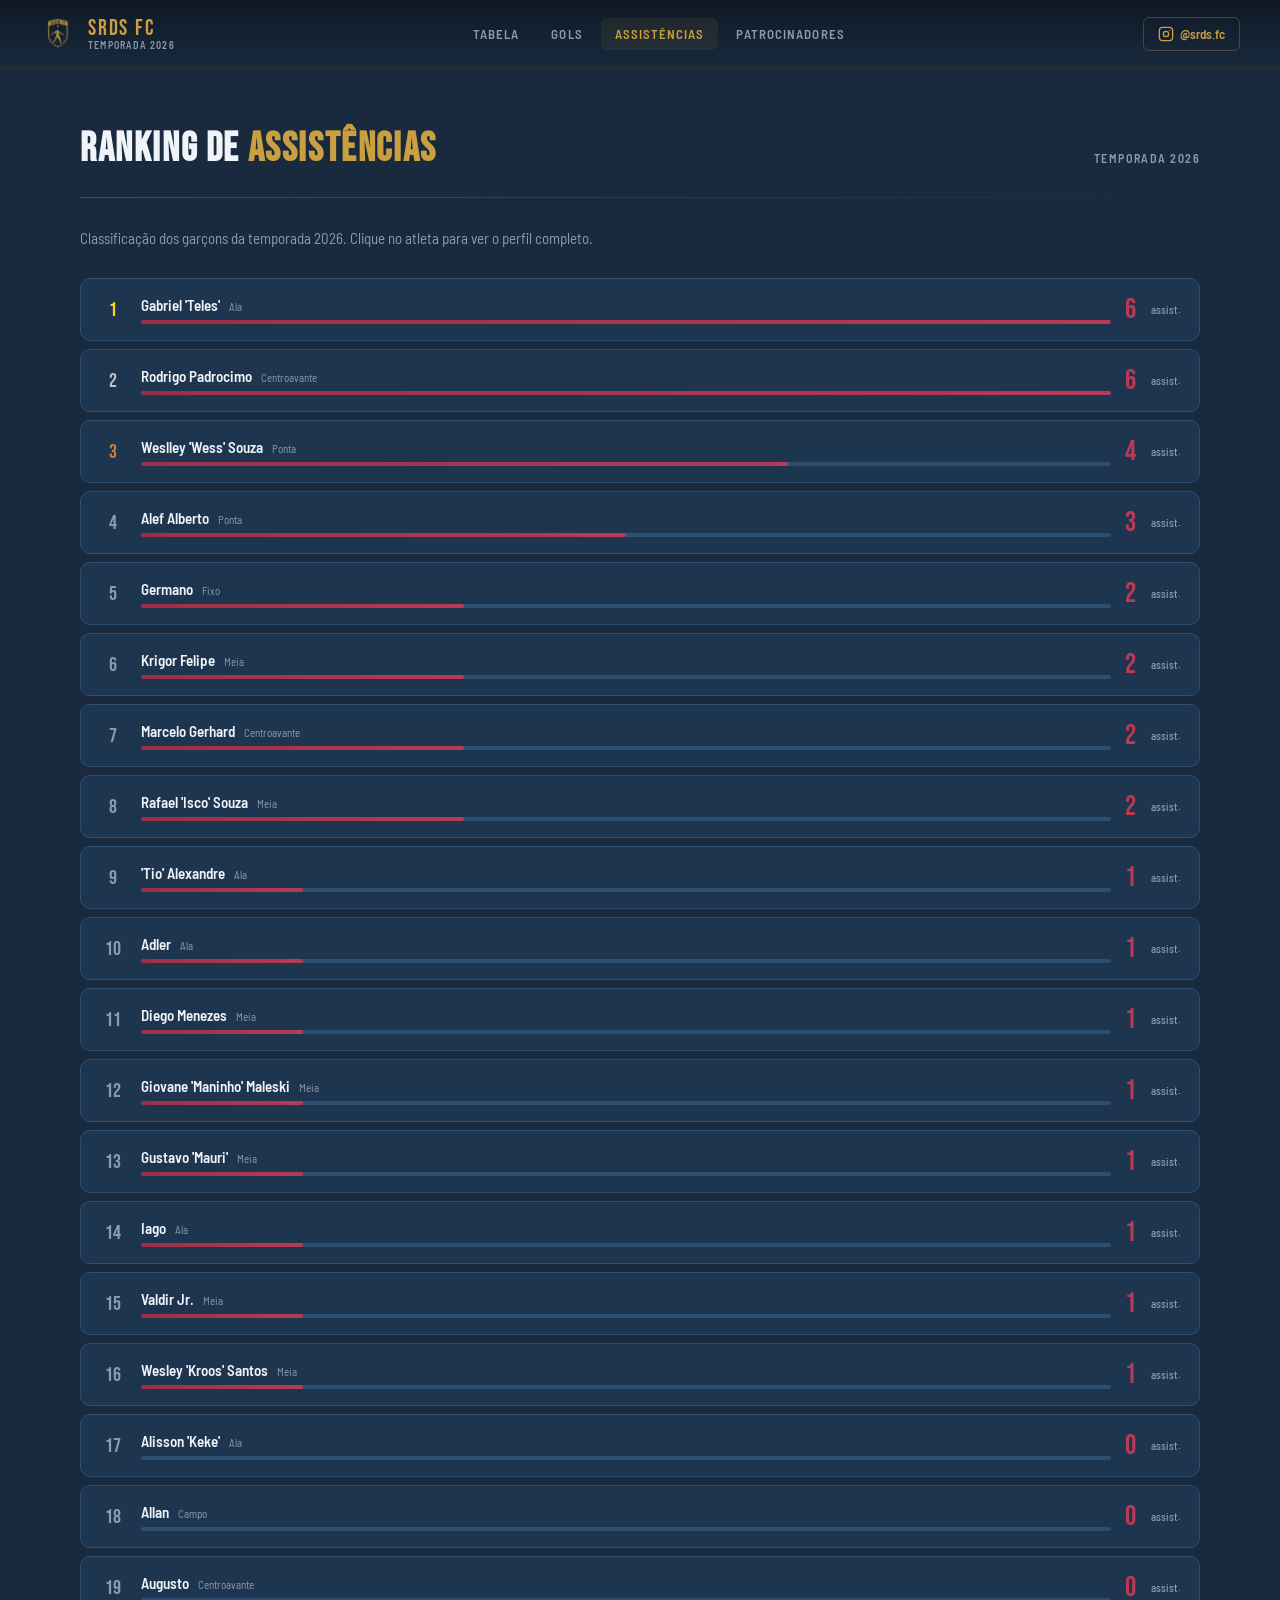
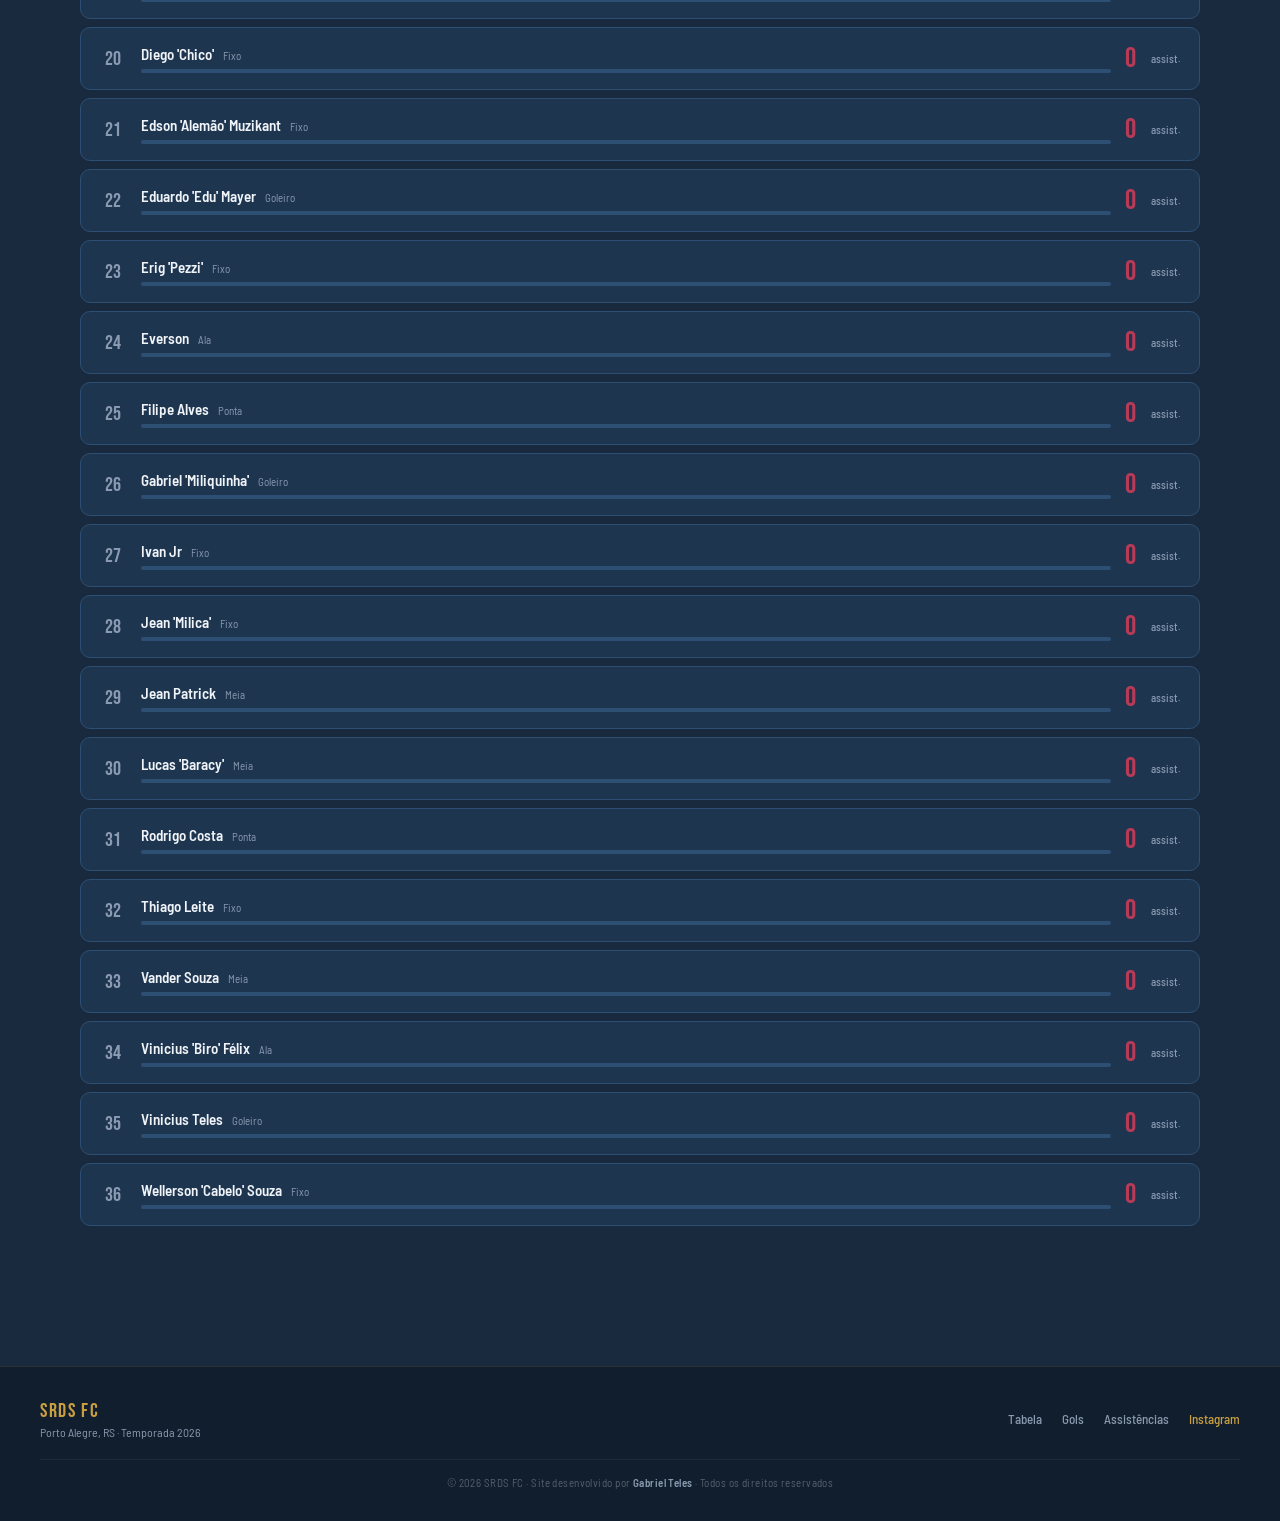
==== assistencias.html @ 1c214b0d "feat: lançamento v1.0 — site SRDS FC com tabela, rankings e perfis" ====
<!DOCTYPE html>
<html lang="pt-BR">
<head>
  <meta charset="UTF-8">
  <meta name="viewport" content="width=device-width, initial-scale=1.0">
  <title>SRDS FC — Ranking de Assistências 2026</title>
  <link rel="stylesheet" href="css/style.css">
  <link rel="preconnect" href="https://fonts.googleapis.com">
  <link rel="preconnect" href="https://fonts.gstatic.com" crossorigin>
</head>
<body>

<header class="site-header"></header>

<main class="section fade-in">

  <div class="section-header">
    <h2 class="section-title">Ranking de <span>Assistências</span></h2>
    <span class="section-meta">Temporada 2026</span>
  </div>
  <div class="gold-line"></div>

  <p class="page-intro">
    Classificação dos garçons da temporada 2026. Clique no atleta para ver o perfil completo.
  </p>

  <div class="ranking-list" id="rankingList"></div>

</main>

<footer class="site-footer"></footer>

<script src="js/data.js"></script>
<script src="js/components.js"></script>
<script>
  renderHeader('assistencias.html');
  renderFooter();

  const players = getAssistsRanking();
  const maxAssists = players[0]?.stats.assists || 1;

  const list = document.getElementById('rankingList');

  players.forEach((p, i) => {
    const rank = i + 1;
    const pct  = maxAssists > 0 ? (p.stats.assists / maxAssists) * 100 : 0;
    const posClass = rank <= 3 ? ` top${rank}` : '';

    const item = document.createElement('div');
    item.className = 'ranking-item';
    item.innerHTML = `
      <div class="ranking-pos${posClass}">${rank}</div>
      <div class="ranking-bar-wrap">
        <div class="ranking-name">${p.name}
          <span style="font-size:11px; color:var(--cinza); font-weight:400; margin-left:6px;">${p.position}</span>
        </div>
        <div class="ranking-bar-bg">
          <div class="ranking-bar-fill red" style="width:${pct}%"></div>
        </div>
      </div>
      <div class="ranking-value red">${p.stats.assists}</div>
      <div class="ranking-position">${p.stats.assists === 1 ? 'assist.' : 'assist.'}</div>
    `;
    item.addEventListener('click', () => { window.location.href = `jogador.html?id=${p.id}`; });
    list.appendChild(item);
  });
</script>
</body>
</html>
---- css/style.css ----
/* ============================================================
   SRDS FC — Global Stylesheet
   Fontes: Bebas Neue (títulos), Barlow Semi Condensed (stats),
           Barlow (corpo)
   ============================================================ */

@import url('https://fonts.googleapis.com/css2?family=Bebas+Neue&family=Barlow+Semi+Condensed:wght@300;400;500;600;700&family=Barlow:wght@300;400;500&display=swap');

/* ── Variáveis ── */
:root {
  --azul:        #192a3e;
  --azul-medio:  #1e3550;
  --azul-claro:  #243d5e;
  --azul-borda:  #2d4f73;
  --ouro:        #c99f40;
  --ouro-claro:  #ead186;
  --ouro-escuro: #9a7828;
  --vermelho:    #9e2e46;
  --vermelho-claro: #b83a56;
  --branco:      #f0f4f8;
  --cinza:       #8a9ab0;
  --cinza-escuro:#556070;
  --sombra:      0 4px 24px rgba(0,0,0,0.4);
  --sombra-ouro: 0 0 20px rgba(201,159,64,0.15);
  --radius:      10px;
  --radius-sm:   6px;
  --transition:  0.25s ease;
}

/* ── Reset ── */
*, *::before, *::after { box-sizing: border-box; margin: 0; padding: 0; }

html { scroll-behavior: smooth; }

body {
  font-family: 'Barlow', sans-serif;
  background: var(--azul);
  color: var(--branco);
  min-height: 100vh;
  overflow-x: hidden;
}

a { color: inherit; text-decoration: none; }
img { max-width: 100%; display: block; }
button { cursor: pointer; border: none; background: none; font-family: inherit; color: inherit; }
ul { list-style: none; }

/* ── Tipografia ── */
.font-display { font-family: 'Bebas Neue', sans-serif; letter-spacing: 0.04em; }
.font-stats   { font-family: 'Barlow Semi Condensed', sans-serif; }

h1, h2, h3 { font-family: 'Bebas Neue', sans-serif; letter-spacing: 0.04em; line-height: 1; }

/* ── Scrollbar ── */
::-webkit-scrollbar { width: 6px; }
::-webkit-scrollbar-track { background: var(--azul-medio); }
::-webkit-scrollbar-thumb { background: var(--azul-borda); border-radius: 3px; }
::-webkit-scrollbar-thumb:hover { background: var(--ouro-escuro); }

/* ────────────────────────────────────────────────────────────
   HEADER / NAV
   ──────────────────────────────────────────────────────────── */
.site-header {
  position: sticky;
  top: 0;
  z-index: 100;
  background: linear-gradient(180deg, rgba(15,24,36,0.98) 0%, rgba(25,42,62,0.96) 100%);
  backdrop-filter: blur(12px);
  border-bottom: 1px solid rgba(201,159,64,0.2);
  padding: 0 clamp(16px, 4vw, 40px);
}

.header-inner {
  max-width: 1200px;
  margin: 0 auto;
  height: 68px;
  display: flex;
  align-items: center;
  justify-content: space-between;
  gap: 16px;
}

/* Logo */
.site-logo {
  display: flex;
  align-items: center;
  gap: 12px;
  flex-shrink: 0;
}
.site-logo .header-logo-img {
  width: 44px;
  height: 44px;
  object-fit: contain;
  flex-shrink: 0;
}
.site-logo-text { display: flex; flex-direction: column; line-height: 1; }
.site-logo-text .club-name { font-family: 'Bebas Neue', sans-serif; font-size: 22px; letter-spacing: 0.08em; color: var(--ouro); }
.site-logo-text .season-badge { font-family: 'Barlow Semi Condensed', sans-serif; font-size: 10px; font-weight: 600; color: var(--cinza); letter-spacing: 0.12em; text-transform: uppercase; }

/* Nav links */
.nav-links {
  display: flex;
  align-items: center;
  gap: 4px;
}
.nav-link {
  font-family: 'Barlow Semi Condensed', sans-serif;
  font-size: 13px;
  font-weight: 600;
  letter-spacing: 0.08em;
  text-transform: uppercase;
  color: var(--cinza);
  padding: 8px 14px;
  border-radius: var(--radius-sm);
  transition: color var(--transition), background var(--transition);
  white-space: nowrap;
}
.nav-link:hover, .nav-link.active {
  color: var(--ouro);
  background: rgba(201,159,64,0.08);
}

/* Instagram */
.nav-instagram {
  display: flex;
  align-items: center;
  gap: 6px;
  font-family: 'Barlow Semi Condensed', sans-serif;
  font-size: 13px;
  font-weight: 600;
  color: var(--ouro);
  padding: 8px 14px;
  border: 1px solid rgba(201,159,64,0.3);
  border-radius: var(--radius-sm);
  transition: all var(--transition);
  flex-shrink: 0;
}
.nav-instagram:hover { background: rgba(201,159,64,0.1); border-color: var(--ouro); }
.nav-instagram svg { width: 16px; height: 16px; }

/* Hamburger */
.hamburger {
  display: none;
  flex-direction: column;
  gap: 5px;
  padding: 8px;
  border-radius: var(--radius-sm);
  transition: background var(--transition);
}
.hamburger:hover { background: rgba(255,255,255,0.05); }
.hamburger span {
  display: block;
  width: 22px;
  height: 2px;
  background: var(--branco);
  border-radius: 2px;
  transition: all var(--transition);
}
.hamburger.open span:nth-child(1) { transform: translateY(7px) rotate(45deg); }
.hamburger.open span:nth-child(2) { opacity: 0; }
.hamburger.open span:nth-child(3) { transform: translateY(-7px) rotate(-45deg); }

/* Mobile nav drawer */
.nav-drawer {
  display: none;
  flex-direction: column;
  gap: 2px;
  padding: 12px 16px 20px;
  border-top: 1px solid rgba(201,159,64,0.1);
  background: rgba(15,24,36,0.99);
}
.nav-drawer.open { display: flex; }
.nav-drawer .nav-link { padding: 12px 16px; font-size: 15px; }
.nav-drawer .nav-instagram { margin-top: 8px; justify-content: center; }

/* ────────────────────────────────────────────────────────────
   HERO
   ──────────────────────────────────────────────────────────── */
.hero {
  position: relative;
  padding: clamp(48px, 10vw, 90px) clamp(16px, 4vw, 40px);
  text-align: center;
  overflow: hidden;
}
.hero::before {
  content: '';
  position: absolute;
  inset: 0;
  background:
    radial-gradient(ellipse 80% 60% at 50% 0%, rgba(201,159,64,0.12) 0%, transparent 70%),
    radial-gradient(ellipse 60% 80% at 80% 50%, rgba(158,46,70,0.08) 0%, transparent 70%);
  pointer-events: none;
}
/* Hero logo real */
.hero-logo-img {
  width: clamp(100px, 20vw, 150px);
  height: clamp(100px, 20vw, 150px);
  object-fit: contain;
  margin: 0 auto 24px;
  display: block;
  filter: drop-shadow(0 0 30px rgba(201,159,64,0.45)) drop-shadow(0 0 60px rgba(201,159,64,0.2));
  animation: floatCrest 4s ease-in-out infinite;
}
/* Mantém compatibilidade com o wrapper .hero-crest caso ainda exista */
.hero-crest {
  display: contents;
}
@keyframes floatCrest {
  0%, 100% { transform: translateY(0); }
  50%       { transform: translateY(-8px); }
}
.hero-title {
  font-size: clamp(52px, 12vw, 96px);
  color: var(--ouro);
  margin-bottom: 8px;
  animation: fadeUp 0.7s ease both;
}
.hero-subtitle {
  font-family: 'Barlow Semi Condensed', sans-serif;
  font-size: clamp(13px, 2.5vw, 16px);
  font-weight: 500;
  color: var(--cinza);
  letter-spacing: 0.16em;
  text-transform: uppercase;
  animation: fadeUp 0.7s ease 0.1s both;
}
.hero-divider {
  width: 60px;
  height: 2px;
  background: linear-gradient(90deg, transparent, var(--ouro), transparent);
  margin: 24px auto;
  animation: fadeUp 0.7s ease 0.2s both;
}

@keyframes fadeUp {
  from { opacity: 0; transform: translateY(20px); }
  to   { opacity: 1; transform: translateY(0); }
}

/* ────────────────────────────────────────────────────────────
   SEÇÃO GENÉRICA
   ──────────────────────────────────────────────────────────── */
.section {
  max-width: 1200px;
  margin: 0 auto;
  padding: clamp(32px, 6vw, 60px) clamp(16px, 4vw, 40px);
}
.section + .section { padding-top: 0; }

.section-header {
  display: flex;
  align-items: flex-end;
  justify-content: space-between;
  gap: 16px;
  margin-bottom: 28px;
  flex-wrap: wrap;
}
.section-title {
  font-size: clamp(28px, 5vw, 40px);
  color: var(--branco);
  line-height: 1;
}
.section-title span { color: var(--ouro); }
.section-meta {
  font-family: 'Barlow Semi Condensed', sans-serif;
  font-size: 12px;
  font-weight: 600;
  color: var(--cinza);
  letter-spacing: 0.12em;
  text-transform: uppercase;
  padding-bottom: 4px;
}

/* Gold line separator */
.gold-line {
  width: 100%;
  height: 1px;
  background: linear-gradient(90deg, var(--ouro), transparent);
  margin-bottom: 28px;
  opacity: 0.3;
}

/* ────────────────────────────────────────────────────────────
   TABELA DE CLASSIFICAÇÃO
   ──────────────────────────────────────────────────────────── */
.standings-table-wrap {
  background: var(--azul-medio);
  border: 1px solid var(--azul-borda);
  border-radius: var(--radius);
  overflow: hidden;
  box-shadow: var(--sombra);
}

.standings-table {
  width: 100%;
  border-collapse: collapse;
  font-family: 'Barlow Semi Condensed', sans-serif;
}

.standings-table thead th {
  background: rgba(201,159,64,0.06);
  padding: 13px 14px;
  font-size: 10px;
  font-weight: 700;
  letter-spacing: 0.14em;
  text-transform: uppercase;
  color: var(--cinza);
  text-align: center;
  border-bottom: 1px solid var(--azul-borda);
  white-space: nowrap;
}
.standings-table thead th:nth-child(2) { text-align: left; }

.standings-table tbody tr {
  border-bottom: 1px solid rgba(45,79,115,0.4);
  transition: background var(--transition);
  cursor: pointer;
}
.standings-table tbody tr:last-child { border-bottom: none; }
.standings-table tbody tr:hover { background: rgba(201,159,64,0.05); }

.standings-table tbody td {
  padding: 14px;
  text-align: center;
  font-size: 14px;
  font-weight: 500;
  color: var(--branco);
  white-space: nowrap;
}

/* Rank column */
.col-rank {
  width: 48px;
  color: var(--cinza) !important;
  font-size: 13px !important;
}
.rank-badge {
  display: inline-flex;
  align-items: center;
  justify-content: center;
  width: 28px;
  height: 28px;
  border-radius: 50%;
  font-family: 'Bebas Neue', sans-serif;
  font-size: 14px;
  letter-spacing: 0;
}
.rank-1 { background: linear-gradient(135deg, #FFD700, #c99f40); color: #192a3e; }
.rank-2 { background: linear-gradient(135deg, #C0C0C0, #9a9a9a); color: #192a3e; }
.rank-3 { background: linear-gradient(135deg, #CD7F32, #9e6020); color: #fff; }

/* Name column */
.col-name { text-align: left !important; }
.player-name-cell {
  display: flex;
  align-items: center;
  gap: 10px;
}
.player-pos-pill {
  display: none;
  font-size: 10px;
  font-weight: 700;
  letter-spacing: 0.1em;
  text-transform: uppercase;
  color: var(--cinza);
  background: rgba(255,255,255,0.05);
  padding: 2px 7px;
  border-radius: 20px;
}
@media (min-width: 600px) { .player-pos-pill { display: inline-block; } }

/* Points column highlight */
.col-points {
  color: var(--ouro-claro) !important;
  font-weight: 700 !important;
  font-size: 16px !important;
}

/* Top 3 row highlight */
.row-top1 { border-left: 3px solid #FFD700; }
.row-top2 { border-left: 3px solid #C0C0C0; }
.row-top3 { border-left: 3px solid #CD7F32; }

/* Alternating rows */
.standings-table tbody tr:nth-child(even) {
  background: rgba(30,53,80,0.3);
}
.standings-table tbody tr:nth-child(even):hover {
  background: rgba(201,159,64,0.05);
}

/* ────────────────────────────────────────────────────────────
   RANKING (GOLS / ASSISTÊNCIAS)
   ──────────────────────────────────────────────────────────── */
.ranking-list {
  display: flex;
  flex-direction: column;
  gap: 8px;
}

.ranking-item {
  display: flex;
  align-items: center;
  gap: 14px;
  background: var(--azul-medio);
  border: 1px solid var(--azul-borda);
  border-radius: var(--radius);
  padding: 14px 18px;
  transition: all var(--transition);
  cursor: pointer;
}
.ranking-item:hover {
  border-color: var(--ouro-escuro);
  background: rgba(30,53,80,0.9);
  transform: translateX(4px);
}
.ranking-item:hover .ranking-name { color: var(--ouro-claro); }

.ranking-pos {
  font-family: 'Bebas Neue', sans-serif;
  font-size: 20px;
  color: var(--cinza);
  width: 28px;
  text-align: center;
  flex-shrink: 0;
}
.ranking-pos.top1 { color: #FFD700; }
.ranking-pos.top2 { color: #C0C0C0; }
.ranking-pos.top3 { color: #CD7F32; }

.ranking-bar-wrap {
  flex: 1;
  display: flex;
  flex-direction: column;
  gap: 6px;
  min-width: 0;
}
.ranking-name {
  font-family: 'Barlow Semi Condensed', sans-serif;
  font-size: 15px;
  font-weight: 600;
  transition: color var(--transition);
  white-space: nowrap;
  overflow: hidden;
  text-overflow: ellipsis;
}
.ranking-bar-bg {
  height: 4px;
  background: var(--azul-borda);
  border-radius: 2px;
  overflow: hidden;
}
.ranking-bar-fill {
  height: 100%;
  border-radius: 2px;
  background: linear-gradient(90deg, var(--ouro), var(--ouro-claro));
  transition: width 0.8s cubic-bezier(0.23, 1, 0.32, 1);
}
.ranking-bar-fill.red { background: linear-gradient(90deg, var(--vermelho), var(--vermelho-claro)); }

.ranking-value {
  font-family: 'Bebas Neue', sans-serif;
  font-size: 28px;
  color: var(--ouro);
  flex-shrink: 0;
  letter-spacing: 0.02em;
}
.ranking-value.red { color: var(--vermelho-claro); }

.ranking-position {
  font-family: 'Barlow Semi Condensed', sans-serif;
  font-size: 11px;
  color: var(--cinza);
  font-weight: 500;
  flex-shrink: 0;
}

/* ────────────────────────────────────────────────────────────
   SOBRE O TIME
   ──────────────────────────────────────────────────────────── */
.about-grid {
  display: grid;
  grid-template-columns: 1fr 1fr;
  gap: 24px;
  align-items: start;
}
@media (max-width: 768px) { .about-grid { grid-template-columns: 1fr; } }

.about-text {
  font-size: 15px;
  line-height: 1.75;
  color: rgba(240,244,248,0.8);
  white-space: pre-line;
}

.about-stats-grid {
  display: grid;
  grid-template-columns: 1fr 1fr;
  gap: 12px;
}

.stat-box {
  background: var(--azul-medio);
  border: 1px solid var(--azul-borda);
  border-radius: var(--radius);
  padding: 18px 16px;
  text-align: center;
  transition: border-color var(--transition);
}
.stat-box:hover { border-color: var(--ouro-escuro); }
.stat-box-value {
  font-family: 'Bebas Neue', sans-serif;
  font-size: 36px;
  color: var(--ouro);
  line-height: 1;
  margin-bottom: 4px;
}
.stat-box-label {
  font-family: 'Barlow Semi Condensed', sans-serif;
  font-size: 11px;
  font-weight: 600;
  text-transform: uppercase;
  letter-spacing: 0.12em;
  color: var(--cinza);
}

/* ────────────────────────────────────────────────────────────
   ÚLTIMAS PARTIDAS
   ──────────────────────────────────────────────────────────── */
.matches-grid {
  display: grid;
  grid-template-columns: repeat(auto-fill, minmax(200px, 1fr));
  gap: 12px;
}

.match-card {
  background: var(--azul-medio);
  border: 1px solid var(--azul-borda);
  border-radius: var(--radius);
  padding: 16px;
  text-align: center;
  transition: border-color var(--transition), transform var(--transition);
}
.match-card:hover { border-color: var(--azul-borda); transform: translateY(-2px); }

.match-round {
  font-family: 'Barlow Semi Condensed', sans-serif;
  font-size: 10px;
  font-weight: 700;
  letter-spacing: 0.14em;
  text-transform: uppercase;
  color: var(--cinza);
  margin-bottom: 8px;
}
.match-date {
  font-family: 'Bebas Neue', sans-serif;
  font-size: 20px;
  color: var(--ouro);
  margin-bottom: 8px;
}
.match-badge {
  display: inline-block;
  font-family: 'Barlow Semi Condensed', sans-serif;
  font-size: 10px;
  font-weight: 700;
  letter-spacing: 0.1em;
  text-transform: uppercase;
  background: rgba(201,159,64,0.1);
  color: var(--ouro-claro);
  padding: 3px 10px;
  border-radius: 20px;
  border: 1px solid rgba(201,159,64,0.2);
}

/* ────────────────────────────────────────────────────────────
   PERFIL DO JOGADOR
   ──────────────────────────────────────────────────────────── */
.player-profile-page {
  max-width: 1000px;
  margin: 0 auto;
  padding: clamp(24px, 5vw, 48px) clamp(16px, 4vw, 40px);
}

/* Navigation arrows */
.player-nav {
  display: flex;
  align-items: center;
  justify-content: space-between;
  gap: 16px;
  margin-bottom: 32px;
}
.player-nav-btn {
  display: flex;
  align-items: center;
  gap: 8px;
  font-family: 'Barlow Semi Condensed', sans-serif;
  font-size: 13px;
  font-weight: 600;
  letter-spacing: 0.08em;
  text-transform: uppercase;
  color: var(--cinza);
  padding: 10px 16px;
  border: 1px solid var(--azul-borda);
  border-radius: var(--radius-sm);
  background: var(--azul-medio);
  transition: all var(--transition);
}
.player-nav-btn:hover { color: var(--ouro); border-color: var(--ouro-escuro); }
.player-nav-btn svg { width: 16px; height: 16px; flex-shrink: 0; }
.player-nav-center {
  font-family: 'Barlow Semi Condensed', sans-serif;
  font-size: 12px;
  font-weight: 600;
  color: var(--cinza);
  text-align: center;
  letter-spacing: 0.1em;
  text-transform: uppercase;
}

/* Profile hero */
.profile-hero {
  display: grid;
  grid-template-columns: auto 1fr;
  gap: 32px;
  align-items: start;
  margin-bottom: 36px;
}
@media (max-width: 640px) {
  .profile-hero { grid-template-columns: 1fr; }
}

/* Flip card */
.flip-card-container {
  perspective: 1000px;
  width: 200px;
  height: 260px;
  flex-shrink: 0;
  cursor: pointer;
  margin: 0 auto;
}
.flip-card {
  position: relative;
  width: 100%;
  height: 100%;
  transform-style: preserve-3d;
  transition: transform 0.6s cubic-bezier(0.4, 0.2, 0.2, 1);
}
.flip-card.flipped { transform: rotateY(180deg); }
.flip-card-front, .flip-card-back {
  position: absolute;
  inset: 0;
  backface-visibility: hidden;
  border-radius: var(--radius);
  overflow: hidden;
}
.flip-card-back { transform: rotateY(180deg); }

.flip-card-inner {
  width: 100%;
  height: 100%;
  display: flex;
  flex-direction: column;
  align-items: center;
  justify-content: flex-end;
  position: relative;
}
.flip-card-front .flip-card-inner {
  background: linear-gradient(180deg, #192a3e 0%, #0f1c2b 100%);
  border: 1px solid var(--azul-borda);
}
.flip-card-back .flip-card-inner {
  background: linear-gradient(180deg, #3a1020 0%, #1a0510 100%);
  border: 1px solid rgba(158,46,70,0.4);
}

.flip-card-number {
  font-family: 'Bebas Neue', sans-serif;
  font-size: 22px;
  line-height: 1;
  color: var(--ouro-claro);
  opacity: 0.85;
  margin-left: auto;
  flex-shrink: 0;
}
.flip-card-back .flip-card-number {
  color: var(--ouro-claro);
  opacity: 0.7;
}

.flip-card-avatar {
  flex: 1;
  display: flex;
  align-items: flex-end;
  justify-content: center;
  width: 100%;
  overflow: hidden;
  position: relative;
}
.flip-card-avatar img {
  width: 100%;
  height: 100%;
  object-fit: cover;
  object-position: top center;
  position: absolute;
  top: 0;
  left: 0;
}
.avatar-silhouette {
  width: 90px;
  height: 110px;
  opacity: 0.25;
}

.flip-card-name-bar {
  width: 100%;
  padding: 10px 12px;
  background: linear-gradient(0deg, rgba(0,0,0,0.75) 0%, rgba(0,0,0,0.4) 60%, transparent 100%);
  display: flex;
  align-items: flex-end;
  justify-content: space-between;
  gap: 6px;
  position: relative;
  z-index: 1;
}
.flip-card-name {
  font-family: 'Bebas Neue', sans-serif;
  font-size: 15px;
  letter-spacing: 0.08em;
  color: var(--branco);
}
.flip-card-uni-label {
  font-family: 'Barlow Semi Condensed', sans-serif;
  font-size: 10px;
  font-weight: 600;
  letter-spacing: 0.12em;
  text-transform: uppercase;
  color: var(--cinza);
}
.flip-card-front .flip-card-uni-label { color: rgba(201,159,64,0.7); }
.flip-card-back .flip-card-uni-label { color: rgba(234,209,134,0.6); }

.flip-hint {
  text-align: center;
  font-family: 'Barlow Semi Condensed', sans-serif;
  font-size: 11px;
  font-weight: 500;
  color: var(--cinza);
  margin-top: 8px;
  letter-spacing: 0.06em;
}
.flip-hint svg { display: inline; vertical-align: middle; margin-right: 4px; }

/* Player info */
.profile-info { display: flex; flex-direction: column; gap: 16px; }
.profile-name {
  font-size: clamp(36px, 8vw, 60px);
  color: var(--branco);
  line-height: 1;
}
.profile-fullname {
  font-family: 'Barlow Semi Condensed', sans-serif;
  font-size: 14px;
  font-weight: 500;
  color: var(--cinza);
  margin-top: 4px;
}
.profile-tags {
  display: flex;
  flex-wrap: wrap;
  gap: 8px;
}
.profile-tag {
  font-family: 'Barlow Semi Condensed', sans-serif;
  font-size: 12px;
  font-weight: 700;
  letter-spacing: 0.1em;
  text-transform: uppercase;
  padding: 4px 12px;
  border-radius: 20px;
  border: 1px solid;
}
.tag-position { color: var(--ouro-claro); border-color: rgba(201,159,64,0.3); background: rgba(201,159,64,0.08); }
.tag-number { color: var(--cinza); border-color: var(--azul-borda); background: rgba(255,255,255,0.04); }
.tag-foot { color: var(--branco); border-color: var(--azul-borda); }

/* Ranking indicators */
.profile-ranks {
  display: flex;
  flex-wrap: wrap;
  gap: 10px;
}
.rank-indicator {
  display: flex;
  align-items: center;
  gap: 6px;
  font-family: 'Barlow Semi Condensed', sans-serif;
  font-size: 12px;
  font-weight: 600;
  color: var(--cinza);
  background: var(--azul-medio);
  border: 1px solid var(--azul-borda);
  padding: 6px 12px;
  border-radius: var(--radius-sm);
}
.rank-indicator .rank-num {
  font-family: 'Bebas Neue', sans-serif;
  font-size: 18px;
  color: var(--ouro);
}

/* Stats grid */
.profile-stats-grid {
  display: grid;
  grid-template-columns: repeat(4, 1fr);
  gap: 12px;
  margin-bottom: 28px;
}
@media (max-width: 500px) { .profile-stats-grid { grid-template-columns: repeat(2, 1fr); } }

.profile-stat-card {
  background: var(--azul-medio);
  border: 1px solid var(--azul-borda);
  border-radius: var(--radius);
  padding: 16px 12px;
  text-align: center;
  transition: border-color var(--transition);
}
.profile-stat-card:hover { border-color: var(--ouro-escuro); }
.profile-stat-value {
  font-family: 'Bebas Neue', sans-serif;
  font-size: 38px;
  color: var(--ouro);
  line-height: 1;
  margin-bottom: 4px;
}
.profile-stat-label {
  font-family: 'Barlow Semi Condensed', sans-serif;
  font-size: 10px;
  font-weight: 700;
  letter-spacing: 0.12em;
  text-transform: uppercase;
  color: var(--cinza);
}

/* Averages */
.averages-grid {
  display: grid;
  grid-template-columns: repeat(3, 1fr);
  gap: 12px;
  margin-bottom: 28px;
}
@media (max-width: 500px) { .averages-grid { grid-template-columns: 1fr; } }

.avg-card {
  background: rgba(201,159,64,0.05);
  border: 1px solid rgba(201,159,64,0.15);
  border-radius: var(--radius);
  padding: 14px;
  text-align: center;
}
.avg-value {
  font-family: 'Bebas Neue', sans-serif;
  font-size: 28px;
  color: var(--ouro-claro);
  line-height: 1;
  margin-bottom: 4px;
}
.avg-label {
  font-family: 'Barlow Semi Condensed', sans-serif;
  font-size: 10px;
  font-weight: 700;
  letter-spacing: 0.1em;
  text-transform: uppercase;
  color: var(--cinza);
}

/* Awards section */
.awards-section {
  margin-top: 32px;
  border-top: 1px solid var(--azul-borda);
  padding-top: 28px;
}
.awards-title {
  font-size: 24px;
  color: var(--branco);
  margin-bottom: 16px;
}
.awards-title span { color: var(--ouro); }

.awards-grid {
  display: flex;
  flex-wrap: wrap;
  gap: 12px;
}
.award-card {
  display: flex;
  align-items: center;
  gap: 12px;
  background: var(--azul-medio);
  border: 1px solid var(--azul-borda);
  border-radius: var(--radius);
  padding: 14px 18px;
  transition: border-color var(--transition);
  min-width: 200px;
}
.award-card:hover { border-color: var(--ouro-escuro); }
.award-icon { font-size: 28px; flex-shrink: 0; }
.award-info {}
.award-title {
  font-family: 'Barlow Semi Condensed', sans-serif;
  font-size: 14px;
  font-weight: 700;
  color: var(--ouro-claro);
}
.award-year {
  font-family: 'Barlow Semi Condensed', sans-serif;
  font-size: 12px;
  color: var(--cinza);
  font-weight: 500;
}
.no-awards {
  font-family: 'Barlow Semi Condensed', sans-serif;
  font-size: 14px;
  color: var(--cinza);
  font-style: italic;
}

/* ────────────────────────────────────────────────────────────
   PATROCINADORES
   ──────────────────────────────────────────────────────────── */
.sponsors-grid {
  display: grid;
  grid-template-columns: repeat(auto-fill, minmax(240px, 1fr));
  gap: 20px;
}

.sponsor-card {
  background: var(--azul-medio);
  border: 1px solid var(--azul-borda);
  border-radius: var(--radius);
  padding: 24px;
  text-align: center;
  transition: all var(--transition);
  text-decoration: none;
  display: block;
}
.sponsor-card:hover {
  border-color: var(--ouro-escuro);
  background: rgba(30,53,80,0.9);
  transform: translateY(-3px);
  box-shadow: var(--sombra-ouro);
}

.sponsor-logo-wrap {
  width: 100%;
  height: 100px;
  display: flex;
  align-items: center;
  justify-content: center;
  margin-bottom: 16px;
}
.sponsor-logo-wrap img {
  max-height: 90px;
  max-width: 100%;
  object-fit: contain;
  filter: brightness(0.9) contrast(1.05);
}
.sponsor-placeholder {
  width: 80px;
  height: 80px;
  background: rgba(255,255,255,0.05);
  border-radius: var(--radius);
  display: flex;
  align-items: center;
  justify-content: center;
  font-family: 'Bebas Neue', sans-serif;
  font-size: 32px;
  color: var(--azul-borda);
}

.sponsor-name {
  font-family: 'Barlow Semi Condensed', sans-serif;
  font-size: 16px;
  font-weight: 700;
  color: var(--branco);
  margin-bottom: 8px;
}
.sponsor-desc {
  font-size: 13px;
  color: var(--cinza);
  line-height: 1.5;
}
.sponsor-link-icon {
  display: inline-flex;
  align-items: center;
  gap: 4px;
  font-family: 'Barlow Semi Condensed', sans-serif;
  font-size: 12px;
  font-weight: 600;
  color: var(--ouro);
  margin-top: 12px;
  letter-spacing: 0.06em;
}

.sponsors-empty {
  grid-column: 1 / -1;
  text-align: center;
  padding: 60px 20px;
  color: var(--cinza);
}
.sponsors-empty-icon {
  font-size: 48px;
  margin-bottom: 16px;
}
.sponsors-empty p {
  font-family: 'Barlow Semi Condensed', sans-serif;
  font-size: 15px;
  line-height: 1.6;
}

/* ────────────────────────────────────────────────────────────
   FOOTER
   ──────────────────────────────────────────────────────────── */
.site-footer {
  margin-top: 80px;
  border-top: 1px solid rgba(201,159,64,0.15);
  background: rgba(10,18,28,0.5);
  padding: 32px clamp(16px, 4vw, 40px);
}
.footer-inner {
  max-width: 1200px;
  margin: 0 auto;
  display: flex;
  align-items: center;
  justify-content: space-between;
  gap: 16px;
  flex-wrap: wrap;
}
.footer-brand {
  font-family: 'Bebas Neue', sans-serif;
  font-size: 20px;
  color: var(--ouro);
  letter-spacing: 0.08em;
}
.footer-sub {
  font-family: 'Barlow Semi Condensed', sans-serif;
  font-size: 12px;
  color: var(--cinza);
  margin-top: 2px;
}
.footer-links {
  display: flex;
  align-items: center;
  gap: 20px;
}
.footer-link {
  font-family: 'Barlow Semi Condensed', sans-serif;
  font-size: 13px;
  font-weight: 500;
  color: var(--cinza);
  transition: color var(--transition);
}
.footer-link:hover { color: var(--ouro); }

.footer-copyright {
  max-width: 1200px;
  margin: 20px auto 0;
  padding-top: 16px;
  border-top: 1px solid rgba(255,255,255,0.06);
  font-family: 'Barlow Semi Condensed', sans-serif;
  font-size: 11px;
  font-weight: 400;
  color: var(--cinza-escuro);
  text-align: center;
  letter-spacing: 0.04em;
}
.footer-copyright strong { color: var(--cinza); font-weight: 600; }

/* ────────────────────────────────────────────────────────────
   UTILITÁRIOS
   ──────────────────────────────────────────────────────────── */
.text-gold { color: var(--ouro); }
.text-gold-light { color: var(--ouro-claro); }
.text-gray { color: var(--cinza); }
.text-center { text-align: center; }

.badge {
  display: inline-block;
  font-family: 'Barlow Semi Condensed', sans-serif;
  font-size: 10px;
  font-weight: 700;
  letter-spacing: 0.12em;
  text-transform: uppercase;
  padding: 3px 10px;
  border-radius: 20px;
}
.badge-gold { background: rgba(201,159,64,0.15); color: var(--ouro-claro); border: 1px solid rgba(201,159,64,0.25); }
.badge-red  { background: rgba(158,46,70,0.15); color: #e4738a; border: 1px solid rgba(158,46,70,0.3); }

.page-intro {
  font-family: 'Barlow Semi Condensed', sans-serif;
  font-size: 15px;
  font-weight: 400;
  color: var(--cinza);
  line-height: 1.6;
  max-width: 600px;
  margin-bottom: 28px;
}

/* ────────────────────────────────────────────────────────────
   RESPONSIVO
   ──────────────────────────────────────────────────────────── */
@media (max-width: 768px) {
  .hamburger { display: flex; }
  .nav-links, .nav-instagram { display: none; }

  .standings-table thead th:nth-child(4),
  .standings-table thead th:nth-child(5) { display: none; }
  .standings-table tbody td:nth-child(4),
  .standings-table tbody td:nth-child(5) { display: none; }

  .profile-stats-grid { grid-template-columns: repeat(2, 1fr); }
  .averages-grid { grid-template-columns: 1fr 1fr; }
  .award-card { min-width: unset; width: 100%; }
}

@media (max-width: 480px) {
  .averages-grid { grid-template-columns: 1fr; }

  .standings-table thead th:nth-child(3) { display: none; }
  .standings-table tbody td:nth-child(3) { display: none; }
}

/* ────────────────────────────────────────────────────────────
   ANIMAÇÕES
   ──────────────────────────────────────────────────────────── */
@keyframes shimmer {
  0%   { background-position: -200% center; }
  100% { background-position:  200% center; }
}

.gold-shimmer {
  background: linear-gradient(90deg, var(--ouro), var(--ouro-claro), var(--ouro));
  background-size: 200% auto;
  -webkit-background-clip: text;
  -webkit-text-fill-color: transparent;
  background-clip: text;
  animation: shimmer 3s linear infinite;
}

.fade-in {
  animation: fadeUp 0.5s ease both;
}
.fade-in-delay { animation: fadeUp 0.5s ease 0.15s both; }
.fade-in-delay2 { animation: fadeUp 0.5s ease 0.3s both; }
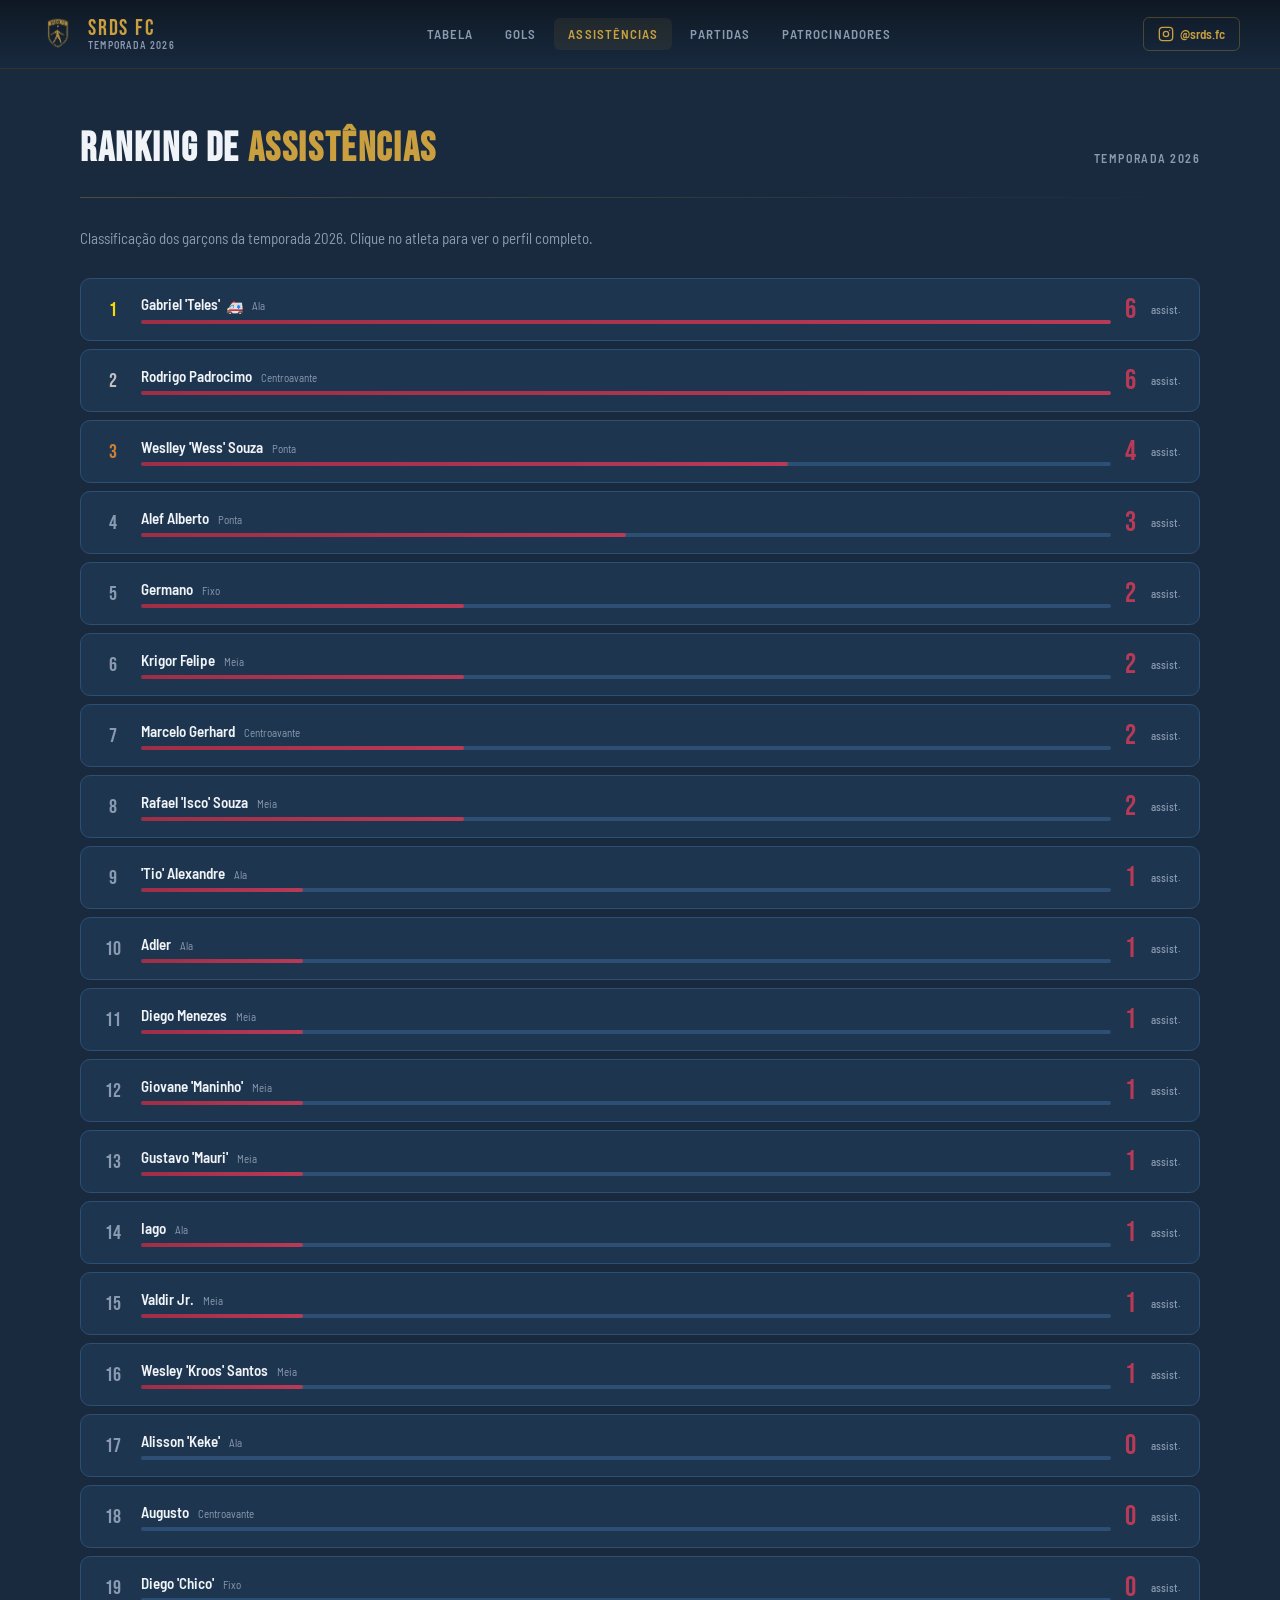
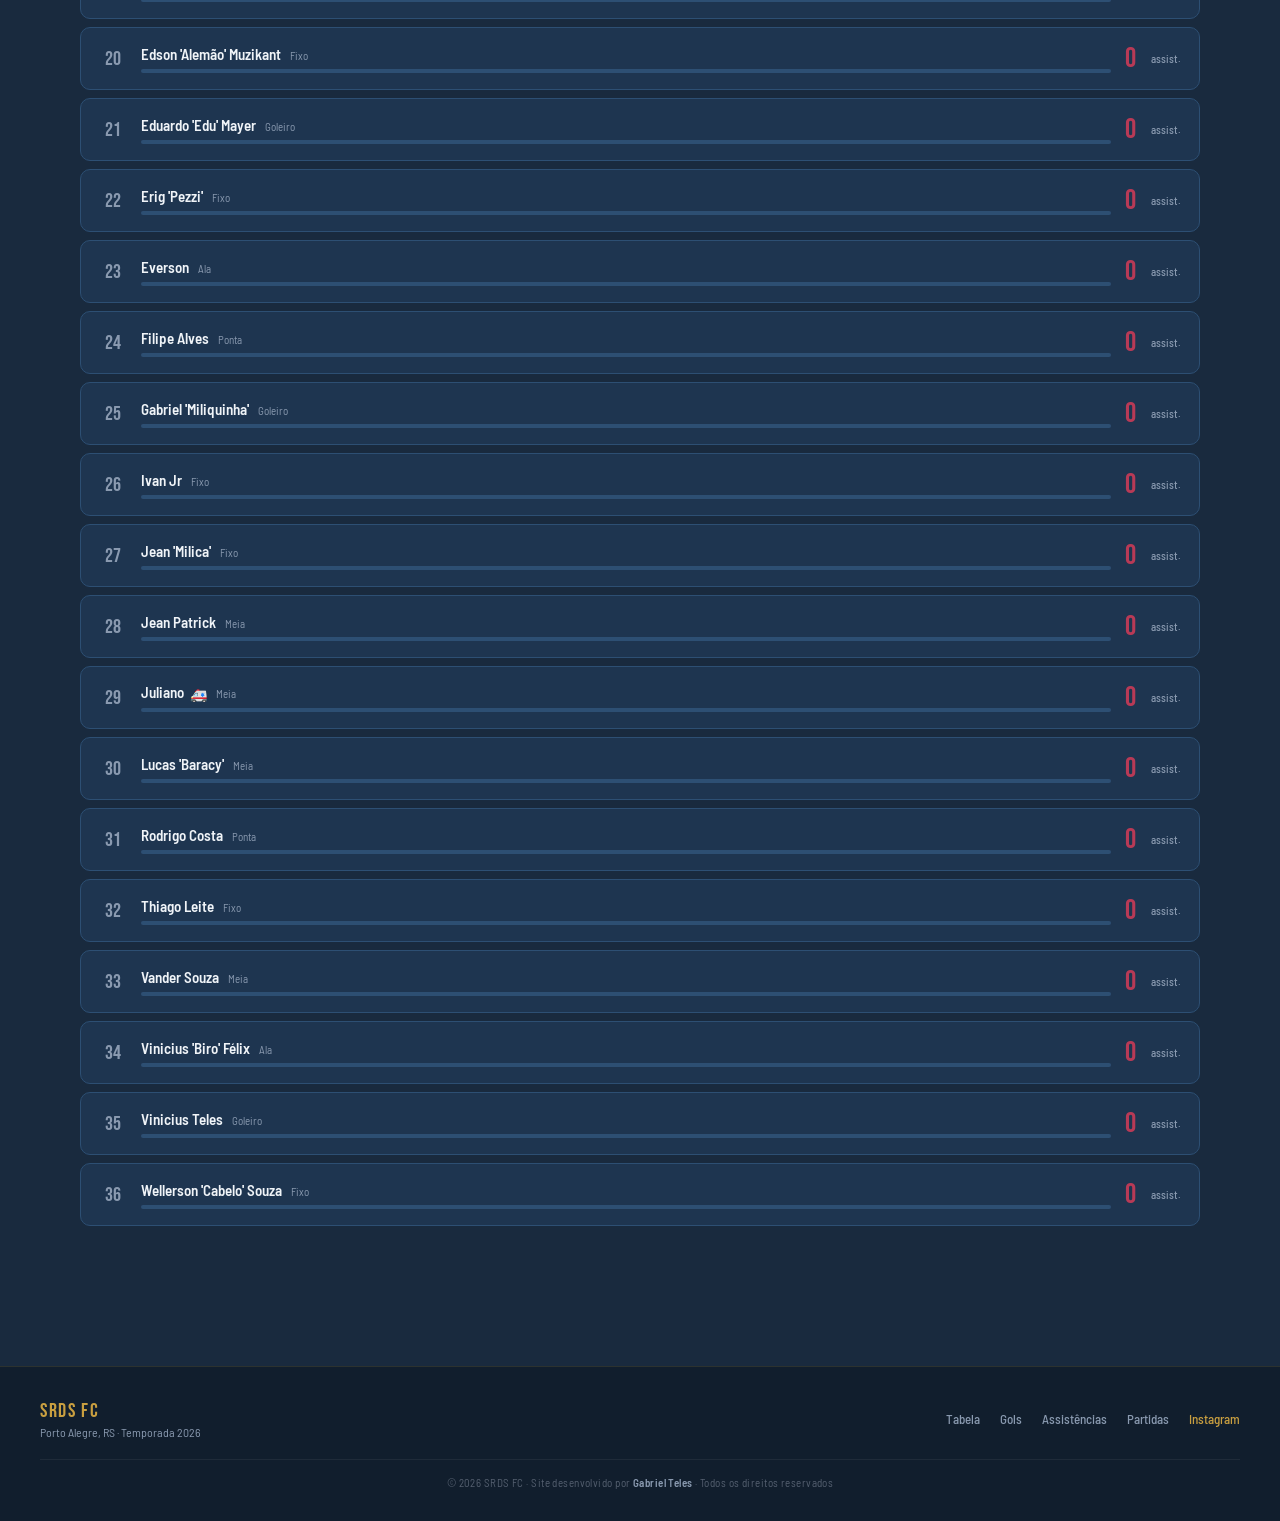
==== commit 743109a3: "feature: novas estatisticas no perfil do jogador e inf de lesao" ====
--- a/assistencias.html
+++ b/assistencias.html
@@ -46,12 +46,13 @@
     const pct  = maxAssists > 0 ? (p.stats.assists / maxAssists) * 100 : 0;
     const posClass = rank <= 3 ? ` top${rank}` : '';
 
+    const injuryTag = p.injury ? `<span class="ranking-injury-tag">🚑</span>` : '';
     const item = document.createElement('div');
     item.className = 'ranking-item';
     item.innerHTML = `
       <div class="ranking-pos${posClass}">${rank}</div>
       <div class="ranking-bar-wrap">
-        <div class="ranking-name">${p.name}
+        <div class="ranking-name">${p.name}${injuryTag}
           <span style="font-size:11px; color:var(--cinza); font-weight:400; margin-left:6px;">${p.position}</span>
         </div>
         <div class="ranking-bar-bg">
--- a/css/style.css
+++ b/css/style.css
@@ -643,8 +643,44 @@
   width: 100%;
   height: 100%;
   transform-style: preserve-3d;
+  -webkit-transform-style: preserve-3d;
   transition: transform 0.6s cubic-bezier(0.4, 0.2, 0.2, 1);
-}
+  -webkit-transition: -webkit-transform 0.6s cubic-bezier(0.4, 0.2, 0.2, 1);
+
+  /* FIX iOS */
+  will-change: transform;
+}
+
+/* FIX SAFARI / iOS - Flip 3D */
+.flip-card-inner {
+  width: 100%;
+  height: 100%;
+  display: flex;
+  flex-direction: column;
+  align-items: center;
+  justify-content: flex-end;
+  position: relative;
+
+  /* FIX iOS */
+  transform-style: preserve-3d;
+  -webkit-transform-style: preserve-3d;
+
+  transform: translateZ(0);
+  -webkit-transform: translateZ(0);
+}
+
+.flip-card-front,
+.flip-card-back {
+  transform: translateZ(0);
+  -webkit-transform: translateZ(0);
+}
+
+.flip-card-front *,
+.flip-card-back * {
+  backface-visibility: hidden;
+  -webkit-backface-visibility: hidden;
+}
+
 .flip-card.flipped { transform: rotateY(180deg); }
 .flip-card-front, .flip-card-back {
   position: absolute;
@@ -655,15 +691,6 @@
 }
 .flip-card-back { transform: rotateY(180deg); }
 
-.flip-card-inner {
-  width: 100%;
-  height: 100%;
-  display: flex;
-  flex-direction: column;
-  align-items: center;
-  justify-content: flex-end;
-  position: relative;
-}
 .flip-card-front .flip-card-inner {
   background: linear-gradient(180deg, #192a3e 0%, #0f1c2b 100%);
   border: 1px solid var(--azul-borda);
@@ -1153,3 +1180,950 @@
 }
 .fade-in-delay { animation: fadeUp 0.5s ease 0.15s both; }
 .fade-in-delay2 { animation: fadeUp 0.5s ease 0.3s both; }
+
+/* ============================================================
+   v1.1 — INSTAGRAM / REDES SOCIAIS (index.html)
+   ============================================================ */
+
+/* CTA Instagram */
+.insta-cta {
+  display: flex;
+  align-items: center;
+  gap: 20px;
+  background: linear-gradient(135deg, rgba(131,58,180,0.12) 0%, rgba(253,29,29,0.08) 50%, rgba(252,176,69,0.1) 100%);
+  border: 1px solid rgba(201,159,64,0.25);
+  border-radius: var(--radius);
+  padding: 20px 24px;
+  margin-bottom: 28px;
+  transition: all var(--transition);
+  text-decoration: none;
+  position: relative;
+  overflow: hidden;
+}
+.insta-cta::before {
+  content: '';
+  position: absolute;
+  inset: 0;
+  background: linear-gradient(135deg, rgba(131,58,180,0.06) 0%, rgba(253,29,29,0.04) 100%);
+  opacity: 0;
+  transition: opacity var(--transition);
+}
+.insta-cta:hover { border-color: rgba(201,159,64,0.5); transform: translateY(-2px); }
+.insta-cta:hover::before { opacity: 1; }
+
+.insta-cta-icon {
+  width: 64px;
+  height: 64px;
+  flex-shrink: 0;
+  display: flex;
+  align-items: center;
+  justify-content: center;
+  background: linear-gradient(135deg, #833ab4, #fd1d1d, #fcb045);
+  border-radius: 18px;
+  padding: 14px;
+  color: #fff;
+}
+.insta-cta-icon svg { width: 100%; height: 100%; }
+
+.insta-cta-text {
+  display: flex;
+  flex-direction: column;
+  gap: 4px;
+  flex: 1;
+}
+.insta-cta-handle {
+  font-family: 'Bebas Neue', sans-serif;
+  font-size: 26px;
+  letter-spacing: 0.06em;
+  color: var(--branco);
+  line-height: 1;
+}
+.insta-cta-label {
+  font-family: 'Barlow Semi Condensed', sans-serif;
+  font-size: 12px;
+  font-weight: 600;
+  letter-spacing: 0.12em;
+  text-transform: uppercase;
+  color: var(--cinza);
+}
+.insta-cta-arrow {
+  font-size: 22px;
+  color: var(--ouro);
+  flex-shrink: 0;
+  transition: transform var(--transition);
+}
+.insta-cta:hover .insta-cta-arrow { transform: translateX(4px); }
+
+/* KPIs Sociais */
+.social-kpi-grid {
+  display: grid;
+  grid-template-columns: repeat(auto-fill, minmax(140px, 1fr));
+  gap: 10px;
+  margin-bottom: 24px;
+}
+.social-kpi {
+  background: var(--azul-medio);
+  border: 1px solid var(--azul-borda);
+  border-radius: var(--radius);
+  padding: 16px 14px;
+  text-align: center;
+  transition: border-color var(--transition);
+}
+.social-kpi:hover { border-color: var(--ouro-escuro); }
+.social-kpi-value {
+  font-family: 'Bebas Neue', sans-serif;
+  font-size: 26px;
+  color: var(--ouro);
+  line-height: 1;
+  margin-bottom: 4px;
+}
+.social-kpi-label {
+  font-family: 'Barlow Semi Condensed', sans-serif;
+  font-size: 11px;
+  font-weight: 600;
+  text-transform: uppercase;
+  letter-spacing: 0.1em;
+  color: var(--cinza);
+}
+
+/* Insights */
+.social-insights {
+  display: flex;
+  flex-direction: column;
+  gap: 12px;
+  margin-bottom: 16px;
+}
+.social-insight {
+  display: flex;
+  align-items: flex-start;
+  gap: 16px;
+  background: var(--azul-medio);
+  border: 1px solid var(--azul-borda);
+  border-radius: var(--radius);
+  padding: 18px 20px;
+  transition: border-color var(--transition);
+}
+.social-insight:hover { border-color: var(--ouro-escuro); }
+.social-insight-emoji {
+  font-size: 28px;
+  line-height: 1;
+  flex-shrink: 0;
+  margin-top: 2px;
+}
+.social-insight-body {
+  display: flex;
+  flex-direction: column;
+  gap: 6px;
+}
+.social-insight-title {
+  font-family: 'Bebas Neue', sans-serif;
+  font-size: 20px;
+  letter-spacing: 0.04em;
+  color: var(--ouro-claro);
+  line-height: 1.1;
+}
+.social-insight-body p {
+  font-family: 'Barlow', sans-serif;
+  font-size: 14px;
+  color: rgba(240,244,248,0.72);
+  line-height: 1.6;
+  margin: 0;
+}
+.social-footer-note {
+  font-family: 'Barlow Semi Condensed', sans-serif;
+  font-size: 11px;
+  color: var(--cinza-escuro);
+  margin-top: 4px;
+}
+
+/* ============================================================
+   v1.1 — CARDS DE NAVEGAÇÃO (index.html)
+   ============================================================ */
+.nav-cards-grid {
+  display: grid;
+  grid-template-columns: repeat(auto-fill, minmax(220px, 1fr));
+  gap: 16px;
+}
+.nav-card {
+  display: flex;
+  flex-direction: column;
+  gap: 10px;
+  background: var(--azul-medio);
+  border: 1px solid var(--azul-borda);
+  border-radius: var(--radius);
+  padding: 22px 20px;
+  text-decoration: none;
+  transition: all var(--transition);
+}
+.nav-card:hover {
+  border-color: var(--ouro-escuro);
+  background: rgba(30,53,80,0.95);
+  transform: translateY(-3px);
+  box-shadow: var(--sombra-ouro);
+}
+.nav-card-icon {
+  font-size: 28px;
+  line-height: 1;
+}
+.nav-card-title {
+  font-family: 'Bebas Neue', sans-serif;
+  font-size: 22px;
+  letter-spacing: 0.06em;
+  color: var(--ouro);
+  line-height: 1;
+}
+.nav-card-desc {
+  font-family: 'Barlow', sans-serif;
+  font-size: 13px;
+  color: var(--cinza);
+  line-height: 1.6;
+  flex: 1;
+}
+.nav-card-btn {
+  font-family: 'Barlow Semi Condensed', sans-serif;
+  font-size: 12px;
+  font-weight: 700;
+  letter-spacing: 0.1em;
+  text-transform: uppercase;
+  color: var(--ouro-claro);
+  margin-top: 4px;
+  transition: letter-spacing var(--transition);
+}
+.nav-card:hover .nav-card-btn { letter-spacing: 0.14em; }
+
+/* ============================================================
+   v1.1 — LISTA DE PARTIDAS (partidas.html)
+   ============================================================ */
+.partidas-grid {
+  display: grid;
+  grid-template-columns: repeat(auto-fill, minmax(280px, 1fr));
+  gap: 14px;
+}
+.partida-card {
+  background: var(--azul-medio);
+  border: 1px solid var(--azul-borda);
+  border-radius: var(--radius);
+  padding: 18px 20px;
+  display: flex;
+  flex-direction: column;
+  gap: 10px;
+  transition: all var(--transition);
+}
+.partida-card.clickable { cursor: pointer; }
+.partida-card.clickable:hover {
+  border-color: var(--ouro-escuro);
+  background: rgba(30,53,80,0.95);
+  transform: translateY(-2px);
+}
+.partida-card-top {
+  display: flex;
+  align-items: center;
+  justify-content: space-between;
+  gap: 8px;
+}
+.partida-round {
+  font-family: 'Barlow Semi Condensed', sans-serif;
+  font-size: 10px;
+  font-weight: 700;
+  letter-spacing: 0.14em;
+  text-transform: uppercase;
+  color: var(--ouro-claro);
+  background: rgba(201,159,64,0.1);
+  border: 1px solid rgba(201,159,64,0.2);
+  padding: 3px 10px;
+  border-radius: 20px;
+}
+.partida-date-info {
+  display: flex;
+  align-items: center;
+  gap: 8px;
+}
+.partida-date {
+  font-family: 'Bebas Neue', sans-serif;
+  font-size: 18px;
+  color: var(--branco);
+  letter-spacing: 0.04em;
+}
+.partida-time {
+  font-family: 'Barlow Semi Condensed', sans-serif;
+  font-size: 12px;
+  color: var(--cinza);
+  font-weight: 500;
+}
+.partida-location {
+  font-family: 'Barlow Semi Condensed', sans-serif;
+  font-size: 12px;
+  color: var(--cinza);
+  font-weight: 500;
+}
+.partida-score {
+  display: flex;
+  align-items: center;
+  justify-content: center;
+  gap: 10px;
+}
+.partida-score-team {
+  font-family: 'Barlow Semi Condensed', sans-serif;
+  font-size: 12px;
+  font-weight: 700;
+  letter-spacing: 0.06em;
+  text-transform: uppercase;
+  padding: 3px 10px;
+  border-radius: 20px;
+}
+.partida-score-team.azul  { background: rgba(36,61,94,0.6); color: #7eb3e8; border: 1px solid rgba(36,61,94,0.8); }
+.partida-score-team.vermelho { background: rgba(158,46,70,0.2); color: #e4738a; border: 1px solid rgba(158,46,70,0.3); }
+.partida-score-placar {
+  font-family: 'Bebas Neue', sans-serif;
+  font-size: 26px;
+  color: var(--ouro);
+  letter-spacing: 0.06em;
+}
+.partida-score-pending {
+  font-family: 'Barlow Semi Condensed', sans-serif;
+  font-size: 12px;
+  color: var(--cinza-escuro);
+  font-style: italic;
+  text-align: center;
+}
+.partida-link {
+  font-family: 'Barlow Semi Condensed', sans-serif;
+  font-size: 12px;
+  font-weight: 700;
+  letter-spacing: 0.08em;
+  text-transform: uppercase;
+  color: var(--ouro);
+  text-align: right;
+  margin-top: 2px;
+  transition: letter-spacing var(--transition);
+}
+.partida-card.clickable:hover .partida-link { letter-spacing: 0.12em; }
+
+/* ============================================================
+   v1.1 — DETALHE DE PARTIDA (partida.html)
+   ============================================================ */
+.partida-detail-header { margin-bottom: 0; }
+.partida-detail-meta {
+  display: flex;
+  flex-wrap: wrap;
+  gap: 10px;
+  margin-top: 12px;
+}
+.partida-detail-meta-item {
+  font-family: 'Barlow Semi Condensed', sans-serif;
+  font-size: 13px;
+  font-weight: 500;
+  color: var(--cinza);
+  background: var(--azul-medio);
+  border: 1px solid var(--azul-borda);
+  padding: 5px 14px;
+  border-radius: 20px;
+}
+
+/* Placar */
+.placar-wrap {
+  display: flex;
+  align-items: center;
+  justify-content: center;
+  gap: 16px;
+  background: var(--azul-medio);
+  border: 1px solid var(--azul-borda);
+  border-radius: var(--radius);
+  padding: 24px 20px;
+}
+.placar-team {
+  display: flex;
+  flex-direction: column;
+  align-items: center;
+  gap: 8px;
+  opacity: 0.6;
+  transition: opacity var(--transition);
+}
+.placar-team.winner { opacity: 1; }
+.placar-team-badge {
+  font-family: 'Barlow Semi Condensed', sans-serif;
+  font-size: 11px;
+  font-weight: 700;
+  letter-spacing: 0.1em;
+  text-transform: uppercase;
+  padding: 3px 12px;
+  border-radius: 20px;
+}
+.placar-team-badge.azul     { background: rgba(36,61,94,0.6); color: #7eb3e8; border: 1px solid rgba(36,61,94,0.8); }
+.placar-team-badge.vermelho { background: rgba(158,46,70,0.2); color: #e4738a; border: 1px solid rgba(158,46,70,0.3); }
+.placar-num {
+  font-family: 'Bebas Neue', sans-serif;
+  font-size: clamp(52px, 10vw, 72px);
+  color: var(--ouro);
+  line-height: 1;
+}
+.placar-team.winner .placar-num { color: var(--ouro-claro); }
+.placar-sep {
+  display: flex;
+  flex-direction: column;
+  align-items: center;
+  gap: 4px;
+}
+.placar-x {
+  font-family: 'Bebas Neue', sans-serif;
+  font-size: 32px;
+  color: var(--cinza-escuro);
+  line-height: 1;
+}
+.placar-status {
+  font-family: 'Barlow Semi Condensed', sans-serif;
+  font-size: 10px;
+  font-weight: 700;
+  letter-spacing: 0.12em;
+  text-transform: uppercase;
+  color: var(--cinza);
+}
+.placar-pending {
+  font-family: 'Barlow Semi Condensed', sans-serif;
+  font-size: 14px;
+  color: var(--cinza);
+  font-style: italic;
+  background: var(--azul-medio);
+  border: 1px solid var(--azul-borda);
+  border-radius: var(--radius);
+  padding: 24px;
+  text-align: center;
+}
+
+/* Colunas de times */
+.match-teams-grid {
+  display: grid;
+  grid-template-columns: 1fr 1fr;
+  gap: 20px;
+}
+@media (max-width: 640px) { .match-teams-grid { grid-template-columns: 1fr; } }
+
+.match-team-col {
+  background: var(--azul-medio);
+  border: 1px solid var(--azul-borda);
+  border-radius: var(--radius);
+  overflow: hidden;
+}
+.match-team-header {
+  font-family: 'Bebas Neue', sans-serif;
+  font-size: 18px;
+  letter-spacing: 0.08em;
+  text-align: center;
+  padding: 12px;
+}
+.match-team-header.azul {
+  background: rgba(36,61,94,0.5);
+  color: #7eb3e8;
+  border-bottom: 1px solid rgba(36,61,94,0.8);
+}
+.match-team-header.vermelho {
+  background: rgba(158,46,70,0.2);
+  color: #e4738a;
+  border-bottom: 1px solid rgba(158,46,70,0.3);
+}
+
+.match-team-section {
+  padding: 14px 16px;
+  border-bottom: 1px solid rgba(45,79,115,0.3);
+}
+.match-team-section:last-child { border-bottom: none; }
+.match-team-section-title {
+  font-family: 'Barlow Semi Condensed', sans-serif;
+  font-size: 10px;
+  font-weight: 700;
+  letter-spacing: 0.14em;
+  text-transform: uppercase;
+  color: var(--cinza);
+  margin-bottom: 10px;
+}
+
+/* Escalação */
+.lineup-list {
+  display: flex;
+  flex-direction: column;
+  gap: 8px;
+}
+.lineup-empty {
+  font-family: 'Barlow Semi Condensed', sans-serif;
+  font-size: 12px;
+  color: var(--cinza-escuro);
+  font-style: italic;
+}
+.lineup-player {
+  display: flex;
+  align-items: center;
+  gap: 10px;
+}
+.lineup-photo-wrap {
+  width: 40px;
+  height: 40px;
+  border-radius: var(--radius-sm);
+  overflow: hidden;
+  flex-shrink: 0;
+  display: flex;
+  align-items: center;
+  justify-content: center;
+}
+.lineup-photo-wrap.azul     { background: linear-gradient(180deg, #192a3e, #0f1c2b); border: 1px solid var(--azul-borda); }
+.lineup-photo-wrap.vermelho { background: linear-gradient(180deg, #3a1020, #1a0510); border: 1px solid rgba(158,46,70,0.3); }
+.lineup-photo {
+  width: 100%;
+  height: 100%;
+  object-fit: cover;
+  object-position: top center;
+}
+.lineup-photo-wrap .avatar-silhouette {
+  width: 28px;
+  height: 34px;
+  opacity: 0.35;
+}
+.lineup-player-info { flex: 1; min-width: 0; }
+.lineup-player-name {
+  font-family: 'Barlow Semi Condensed', sans-serif;
+  font-size: 13px;
+  font-weight: 600;
+  color: var(--branco);
+  white-space: nowrap;
+  overflow: hidden;
+  text-overflow: ellipsis;
+  display: flex;
+  align-items: center;
+  gap: 6px;
+  flex-wrap: wrap;
+}
+.lineup-guest-tag {
+  font-size: 9px;
+  font-weight: 700;
+  letter-spacing: 0.1em;
+  text-transform: uppercase;
+  background: rgba(201,159,64,0.1);
+  color: var(--ouro-claro);
+  border: 1px solid rgba(201,159,64,0.2);
+  padding: 1px 6px;
+  border-radius: 20px;
+}
+.lineup-pos {
+  font-family: 'Barlow Semi Condensed', sans-serif;
+  font-size: 10px;
+  font-weight: 600;
+  color: var(--cinza);
+  letter-spacing: 0.06em;
+}
+
+/* Eventos (gols/assists) */
+.match-event {
+  display: flex;
+  align-items: center;
+  gap: 8px;
+  padding: 4px 0;
+}
+.match-event-icon { font-size: 14px; flex-shrink: 0; }
+.match-event-name {
+  font-family: 'Barlow Semi Condensed', sans-serif;
+  font-size: 13px;
+  font-weight: 500;
+  color: var(--branco);
+}
+.no-events {
+  font-family: 'Barlow Semi Condensed', sans-serif;
+  font-size: 12px;
+  color: var(--cinza-escuro);
+}
+
+
+/* ============================================================
+   v1.1 — INSTAGRAM / REDES SOCIAIS (index.html)
+   ============================================================ */
+.insta-cta {
+  display: flex; align-items: center; gap: 20px;
+  background: linear-gradient(135deg, rgba(131,58,180,0.12) 0%, rgba(253,29,29,0.08) 50%, rgba(252,176,69,0.1) 100%);
+  border: 1px solid rgba(201,159,64,0.25); border-radius: var(--radius);
+  padding: 20px 24px; margin-bottom: 28px;
+  transition: all var(--transition); text-decoration: none; position: relative; overflow: hidden;
+}
+.insta-cta::before {
+  content:''; position:absolute; inset:0;
+  background: linear-gradient(135deg,rgba(131,58,180,0.06) 0%,rgba(253,29,29,0.04) 100%);
+  opacity:0; transition:opacity var(--transition);
+}
+.insta-cta:hover { border-color:rgba(201,159,64,0.5); transform:translateY(-2px); }
+.insta-cta:hover::before { opacity:1; }
+.insta-cta-icon {
+  width:64px; height:64px; flex-shrink:0; display:flex; align-items:center; justify-content:center;
+  background: linear-gradient(135deg,#833ab4,#fd1d1d,#fcb045);
+  border-radius:18px; padding:14px; color:#fff;
+}
+.insta-cta-icon svg { width:100%; height:100%; }
+.insta-cta-text { display:flex; flex-direction:column; gap:4px; flex:1; }
+.insta-cta-handle { font-family:'Bebas Neue',sans-serif; font-size:26px; letter-spacing:0.06em; color:var(--branco); line-height:1; }
+.insta-cta-label { font-family:'Barlow Semi Condensed',sans-serif; font-size:12px; font-weight:600; letter-spacing:0.12em; text-transform:uppercase; color:var(--cinza); }
+.insta-cta-arrow { font-size:22px; color:var(--ouro); flex-shrink:0; transition:transform var(--transition); }
+.insta-cta:hover .insta-cta-arrow { transform:translateX(4px); }
+
+.social-kpi-grid { display:grid; grid-template-columns:repeat(auto-fill,minmax(140px,1fr)); gap:10px; margin-bottom:24px; }
+.social-kpi { background:var(--azul-medio); border:1px solid var(--azul-borda); border-radius:var(--radius); padding:16px 14px; text-align:center; transition:border-color var(--transition); }
+.social-kpi:hover { border-color:var(--ouro-escuro); }
+.social-kpi-value { font-family:'Bebas Neue',sans-serif; font-size:26px; color:var(--ouro); line-height:1; margin-bottom:4px; }
+.social-kpi-label { font-family:'Barlow Semi Condensed',sans-serif; font-size:11px; font-weight:600; text-transform:uppercase; letter-spacing:0.1em; color:var(--cinza); }
+
+.social-footer-note { font-family:'Barlow Semi Condensed',sans-serif; font-size:11px; color:var(--cinza-escuro); margin-top:4px; }
+
+/* ============================================================
+   v1.1 — NAV CARDS (index.html)
+   ============================================================ */
+.nav-cards-grid { display:grid; grid-template-columns:repeat(auto-fill,minmax(220px,1fr)); gap:16px; }
+.nav-card { display:flex; flex-direction:column; gap:10px; background:var(--azul-medio); border:1px solid var(--azul-borda); border-radius:var(--radius); padding:22px 20px; text-decoration:none; transition:all var(--transition); }
+.nav-card:hover { border-color:var(--ouro-escuro); background:rgba(30,53,80,0.95); transform:translateY(-3px); box-shadow:var(--sombra-ouro); }
+.nav-card-icon { font-size:28px; line-height:1; }
+.nav-card-title { font-family:'Bebas Neue',sans-serif; font-size:22px; letter-spacing:0.06em; color:var(--ouro); line-height:1; }
+.nav-card-desc { font-family:'Barlow',sans-serif; font-size:13px; color:var(--cinza); line-height:1.6; flex:1; }
+.nav-card-btn { font-family:'Barlow Semi Condensed',sans-serif; font-size:12px; font-weight:700; letter-spacing:0.1em; text-transform:uppercase; color:var(--ouro-claro); margin-top:4px; transition:letter-spacing var(--transition); }
+.nav-card:hover .nav-card-btn { letter-spacing:0.14em; }
+
+/* ============================================================
+   v1.1 — LISTA DE PARTIDAS (partidas.html)
+   ============================================================ */
+.partidas-grid { display:grid; grid-template-columns:repeat(auto-fill,minmax(280px,1fr)); gap:14px; }
+
+.partida-card {
+  background: var(--azul-medio);
+  border: 1px solid var(--azul-borda);
+  border-radius: var(--radius);
+  padding: 18px 20px;
+  display: flex; flex-direction: column; gap: 10px;
+  transition: all var(--transition);
+}
+.partida-card.clickable { cursor: pointer; }
+.partida-card.clickable:hover { border-color:var(--ouro-escuro); background:rgba(30,53,80,0.95); transform:translateY(-2px); }
+
+/* Ajuste 6 — cor do vencedor */
+.partida-card.card-win-azul {
+  background: rgba(24,48,80,0.85);
+  border-color: rgba(36,61,94,0.9);
+  border-left: 3px solid #4a8fc9;
+}
+.partida-card.card-win-azul:hover { background: rgba(28,54,88,0.95); border-color:#4a8fc9; }
+
+.partida-card.card-win-vermelho {
+  background: rgba(80,20,36,0.7);
+  border-color: rgba(158,46,70,0.5);
+  border-left: 3px solid #b83a56;
+}
+.partida-card.card-win-vermelho:hover { background: rgba(90,22,40,0.85); border-color:#b83a56; }
+
+.partida-card.card-win-empate {
+  border-left: 3px solid var(--ouro-escuro);
+}
+
+.partida-card-top { display:flex; align-items:center; justify-content:space-between; gap:8px; }
+.partida-round { font-family:'Barlow Semi Condensed',sans-serif; font-size:10px; font-weight:700; letter-spacing:0.14em; text-transform:uppercase; color:var(--ouro-claro); background:rgba(201,159,64,0.1); border:1px solid rgba(201,159,64,0.2); padding:3px 10px; border-radius:20px; }
+.partida-date-info { display:flex; align-items:center; gap:8px; }
+.partida-date { font-family:'Bebas Neue',sans-serif; font-size:18px; color:var(--branco); letter-spacing:0.04em; }
+.partida-time { font-family:'Barlow Semi Condensed',sans-serif; font-size:12px; color:var(--cinza); font-weight:500; }
+.partida-location { font-family:'Barlow Semi Condensed',sans-serif; font-size:12px; color:var(--cinza); font-weight:500; }
+.partida-score { display:flex; align-items:center; justify-content:center; gap:10px; }
+.partida-score-team { font-family:'Barlow Semi Condensed',sans-serif; font-size:12px; font-weight:700; letter-spacing:0.06em; text-transform:uppercase; padding:3px 10px; border-radius:20px; }
+.partida-score-team.azul     { background:rgba(36,61,94,0.6); color:#7eb3e8; border:1px solid rgba(36,61,94,0.8); }
+.partida-score-team.vermelho { background:rgba(158,46,70,0.2); color:#e4738a; border:1px solid rgba(158,46,70,0.3); }
+.partida-score-placar { font-family:'Bebas Neue',sans-serif; font-size:26px; color:var(--ouro); letter-spacing:0.06em; }
+.partida-score-pending { font-family:'Barlow Semi Condensed',sans-serif; font-size:12px; color:var(--cinza-escuro); font-style:italic; text-align:center; }
+.partida-link { font-family:'Barlow Semi Condensed',sans-serif; font-size:12px; font-weight:700; letter-spacing:0.08em; text-transform:uppercase; color:var(--ouro); text-align:right; margin-top:2px; transition:letter-spacing var(--transition); }
+.partida-card.clickable:hover .partida-link { letter-spacing:0.12em; }
+
+/* ============================================================
+   v1.1 — DETALHE DA PARTIDA (partida.html)
+   ============================================================ */
+.partida-detail-header { margin-bottom:0; }
+.partida-detail-meta { display:flex; flex-wrap:wrap; gap:10px; margin-top:12px; }
+.partida-detail-meta-item { font-family:'Barlow Semi Condensed',sans-serif; font-size:13px; font-weight:500; color:var(--cinza); background:var(--azul-medio); border:1px solid var(--azul-borda); padding:5px 14px; border-radius:20px; }
+
+/* ── Placar (ajuste 5) ── */
+.placar-wrap {
+  display: flex; align-items: center; justify-content: center; gap: 20px;
+  background: var(--azul-medio); border: 1px solid var(--azul-borda);
+  border-radius: var(--radius); padding: 28px 24px;
+}
+.placar-side {
+  display: flex; flex-direction: column; align-items: center; gap: 8px;
+  opacity: 0.55; transition: opacity var(--transition);
+}
+.placar-side.winner { opacity: 1; }
+.placar-team-label {
+  font-family: 'Barlow Semi Condensed', sans-serif; font-size: 11px;
+  font-weight: 700; letter-spacing: 0.12em; text-transform: uppercase;
+  padding: 3px 14px; border-radius: 20px;
+}
+.placar-team-label.azul     { background:rgba(36,61,94,0.6); color:#7eb3e8; border:1px solid rgba(36,61,94,0.8); }
+.placar-team-label.vermelho { background:rgba(158,46,70,0.2); color:#e4738a; border:1px solid rgba(158,46,70,0.3); }
+
+.placar-num {
+  font-family: 'Bebas Neue', sans-serif;
+  font-size: clamp(56px,11vw,80px);
+  color: var(--cinza); line-height: 1;
+}
+/* Ajuste 5: vencedor dourado com sombra */
+.placar-num.winner-num {
+  color: var(--ouro-claro);
+  text-shadow:
+    0 0 30px rgba(201,159,64,0.55),
+    0 0 60px rgba(201,159,64,0.25),
+    0 0 100px rgba(201,159,64,0.12);
+}
+.placar-sep { display:flex; flex-direction:column; align-items:center; gap:4px; }
+.placar-x { font-family:'Bebas Neue',sans-serif; font-size:32px; color:var(--cinza-escuro); line-height:1; }
+.placar-status { font-family:'Barlow Semi Condensed',sans-serif; font-size:10px; font-weight:700; letter-spacing:0.12em; text-transform:uppercase; color:var(--cinza); }
+.placar-pending { font-family:'Barlow Semi Condensed',sans-serif; font-size:14px; color:var(--cinza); font-style:italic; background:var(--azul-medio); border:1px solid var(--azul-borda); border-radius:var(--radius); padding:24px; text-align:center; }
+
+/* ── MVP banner ── */
+.match-mvp-banner {
+  display: flex; align-items: center; gap: 10px;
+  background: rgba(201,159,64,0.08);
+  border: 1px solid rgba(201,159,64,0.25);
+  border-radius: var(--radius);
+  padding: 12px 18px; margin-bottom: 24px;
+  font-family: 'Barlow Semi Condensed', sans-serif;
+  font-size: 14px; color: var(--ouro-claro);
+}
+.match-mvp-banner strong { font-weight: 700; color: var(--ouro); }
+
+/* ── Times: desktop side-by-side ── */
+.match-teams-grid { display:none; grid-template-columns:1fr 1fr; gap:20px; }
+@media (min-width: 700px) { .match-teams-grid { display:grid; } }
+
+.match-team-col { border-radius:var(--radius); overflow:hidden; border:1px solid var(--azul-borda); }
+
+/* Ajuste 7 — cores internas dos times */
+.match-team-body { }
+.azul-body  { background: rgba(20, 38, 64, 0.85); }
+.vermelho-body { background: rgba(72, 18, 30, 0.7); }
+
+.match-team-header { font-family:'Bebas Neue',sans-serif; font-size:18px; letter-spacing:0.08em; text-align:center; padding:12px; }
+.match-team-header.azul     { background:rgba(36,61,94,0.75); color:#7eb3e8; border-bottom:1px solid rgba(36,61,94,0.9); }
+.match-team-header.vermelho { background:rgba(120,28,50,0.75); color:#e4738a; border-bottom:1px solid rgba(158,46,70,0.4); }
+
+.match-team-section { padding:14px 16px; border-bottom:1px solid rgba(45,79,115,0.25); }
+.match-team-section:last-child { border-bottom:none; }
+.match-team-section-title { font-family:'Barlow Semi Condensed',sans-serif; font-size:10px; font-weight:700; letter-spacing:0.14em; text-transform:uppercase; color:var(--cinza); margin-bottom:10px; }
+
+/* ── Mobile tabs (ajuste 1) ── */
+.match-tabs-mobile { display:block; margin-bottom:20px; }
+@media (min-width: 700px) { .match-tabs-mobile { display:none; } }
+
+.match-tab-buttons {
+  display: flex; border-radius: var(--radius) var(--radius) 0 0; overflow:hidden;
+  border: 1px solid var(--azul-borda); border-bottom: none;
+}
+.match-tab-btn {
+  flex: 1; padding: 12px; cursor: pointer; border: none;
+  font-family: 'Bebas Neue', sans-serif; font-size: 16px; letter-spacing: 0.06em;
+  background: var(--azul-medio); color: var(--cinza);
+  transition: all var(--transition); border-radius: 0;
+}
+.match-tab-btn[data-team="azul"].active  { background:rgba(36,61,94,0.75); color:#7eb3e8; }
+.match-tab-btn[data-team="vermelho"].active { background:rgba(120,28,50,0.75); color:#e4738a; }
+.match-tab-btn:not(.active):hover { background:rgba(255,255,255,0.04); color:var(--branco); }
+
+.match-tab-panel {
+  background: var(--azul-medio); border:1px solid var(--azul-borda);
+  border-radius: 0 0 var(--radius) var(--radius);
+}
+.match-tab-panel[data-panel="azul"]     { background: rgba(20,38,64,0.9); }
+.match-tab-panel[data-panel="vermelho"] { background: rgba(72,18,30,0.8); }
+.match-tab-panel.hidden { display: none; }
+
+/* ── Escalação (ajuste 2: foto maior | ajuste 3: número | ajuste 8: mvp) ── */
+.lineup-list { display:flex; flex-direction:column; gap:8px; }
+.lineup-empty { font-family:'Barlow Semi Condensed',sans-serif; font-size:12px; color:var(--cinza-escuro); font-style:italic; }
+
+.lineup-player {
+  display: flex; align-items: center; gap: 10px;
+  padding: 5px 6px; border-radius: var(--radius-sm);
+  transition: background var(--transition);
+}
+.lineup-player:hover { background:rgba(255,255,255,0.04); }
+
+/* Ajuste 8: linha MVP dourada */
+.lineup-player.lineup-mvp {
+  background: rgba(201,159,64,0.09);
+  border: 1px solid rgba(201,159,64,0.22);
+  border-radius: var(--radius-sm);
+}
+
+/* Ajuste 2: foto 15% maior (48px → ~55px) */
+.lineup-photo-wrap {
+  width: 52px; height: 52px;
+  border-radius: var(--radius-sm); overflow:hidden; flex-shrink:0;
+  display:flex; align-items:center; justify-content:center;
+}
+.lineup-photo-wrap.azul     { background:linear-gradient(180deg,#192a3e,#0f1c2b); border:1px solid var(--azul-borda); }
+.lineup-photo-wrap.vermelho { background:linear-gradient(180deg,#3a1020,#1a0510); border:1px solid rgba(158,46,70,0.3); }
+.lineup-photo { width:100%; height:100%; object-fit:cover; object-position:top center; }
+.lineup-photo-wrap .avatar-silhouette { width:30px; height:37px; opacity:0.35; }
+
+/* Ajuste 3: número da camisa */
+.lineup-shirt-number {
+  font-family: 'Bebas Neue', sans-serif;
+  font-size: 20px; letter-spacing: 0.04em;
+  color: var(--branco); flex-shrink: 0;
+  min-width: 24px; text-align: center;
+  line-height: 1;
+}
+.lineup-mvp .lineup-shirt-number { color: var(--ouro); }
+
+.lineup-player-info { flex:1; min-width:0; }
+.lineup-player-name {
+  font-family:'Barlow Semi Condensed',sans-serif; font-size:13px; font-weight:600;
+  color:var(--branco); display:flex; align-items:center; gap:6px; flex-wrap:wrap;
+}
+.lineup-mvp .lineup-player-name { color: var(--ouro-claro); }
+
+.lineup-guest-tag { font-size:9px; font-weight:700; letter-spacing:0.1em; text-transform:uppercase; background:rgba(201,159,64,0.1); color:var(--ouro-claro); border:1px solid rgba(201,159,64,0.2); padding:1px 6px; border-radius:20px; }
+.lineup-mvp-tag { font-size: 16px; line-height: 1; }
+.lineup-pos { font-family:'Barlow Semi Condensed',sans-serif; font-size:10px; font-weight:600; color:var(--cinza); letter-spacing:0.06em; }
+.lineup-mvp .lineup-pos { color: var(--ouro-escuro); }
+
+/* ── Eventos agrupados (ajuste 4) ── */
+.match-event {
+  display: flex; align-items: center; justify-content: space-between;
+  gap: 8px; padding: 5px 0;
+  border-bottom: 1px solid rgba(45,79,115,0.2);
+}
+.match-event:last-child { border-bottom:none; }
+.match-event-name { font-family:'Barlow Semi Condensed',sans-serif; font-size:13px; font-weight:600; color:var(--branco); }
+.match-event-icons { font-size:14px; letter-spacing:1px; flex-shrink:0; }
+.no-events { font-family:'Barlow Semi Condensed',sans-serif; font-size:12px; color:var(--cinza-escuro); }
+
+
+/* ============================================================
+   v1.2 — LESÃO (jogador.html, gols.html, assistencias.html, tabela.html)
+   ============================================================ */
+
+/* Tag 🚑 nos rankings */
+.ranking-injury-tag {
+  font-size: 14px;
+  margin-left: 6px;
+  vertical-align: middle;
+  line-height: 1;
+}
+
+/* Banner de lesão no perfil */
+.injury-banner {
+  display: flex;
+  align-items: flex-start;
+  gap: 14px;
+  background: rgba(158,46,70,0.12);
+  border: 1px solid rgba(158,46,70,0.35);
+  border-left: 3px solid #b83a56;
+  border-radius: var(--radius);
+  padding: 14px 18px;
+  margin-top: 4px;
+}
+.injury-banner-icon {
+  font-size: 26px;
+  line-height: 1;
+  flex-shrink: 0;
+}
+.injury-banner-info {
+  display: flex;
+  flex-direction: column;
+  gap: 3px;
+}
+.injury-banner-label {
+  font-family: 'Barlow Semi Condensed', sans-serif;
+  font-size: 10px;
+  font-weight: 700;
+  letter-spacing: 0.14em;
+  text-transform: uppercase;
+  color: #e4738a;
+}
+.injury-banner-name {
+  font-family: 'Bebas Neue', sans-serif;
+  font-size: 18px;
+  letter-spacing: 0.04em;
+  color: var(--branco);
+  line-height: 1.1;
+}
+.injury-banner-return {
+  font-family: 'Barlow Semi Condensed', sans-serif;
+  font-size: 13px;
+  color: var(--cinza);
+  font-weight: 400;
+}
+.injury-banner-return strong {
+  color: #e4738a;
+  font-weight: 600;
+}
+
+/* ============================================================
+   v1.2 — APROVEITAMENTO & FREQUÊNCIA (jogador.html)
+   ============================================================ */
+.performance-grid {
+  display: grid;
+  grid-template-columns: 1fr 1fr;
+  gap: 12px;
+}
+@media (max-width: 400px) { .performance-grid { grid-template-columns: 1fr; } }
+
+.perf-card {
+  background: var(--azul-medio);
+  border: 1px solid var(--azul-borda);
+  border-radius: var(--radius);
+  padding: 18px 16px;
+  text-align: center;
+  transition: border-color var(--transition);
+  display: flex;
+  flex-direction: column;
+  align-items: center;
+  gap: 4px;
+}
+.perf-card:hover { border-color: var(--ouro-escuro); }
+
+/* Variantes de frequência */
+.perf-card.freq-green {
+  background: rgba(16, 60, 30, 0.55);
+  border-color: rgba(30, 120, 55, 0.45);
+}
+.perf-card.freq-green:hover { border-color: rgba(30,120,55,0.7); }
+.perf-card.freq-green .perf-value { color: #5ecf82; }
+
+.perf-card.freq-yellow {
+  background: rgba(80, 65, 10, 0.45);
+  border-color: rgba(180, 150, 20, 0.35);
+}
+.perf-card.freq-yellow:hover { border-color: rgba(180,150,20,0.6); }
+.perf-card.freq-yellow .perf-value { color: #d4b84a; }
+
+.perf-card.freq-red {
+  background: rgba(80, 18, 30, 0.5);
+  border-color: rgba(158, 46, 70, 0.35);
+}
+.perf-card.freq-red:hover { border-color: rgba(158,46,70,0.6); }
+.perf-card.freq-red .perf-value { color: #e4738a; }
+
+.perf-icon {
+  font-size: 22px;
+  line-height: 1;
+  margin-bottom: 4px;
+}
+.perf-value {
+  font-family: 'Bebas Neue', sans-serif;
+  font-size: 40px;
+  color: var(--ouro-claro);
+  line-height: 1;
+}
+.perf-label {
+  font-family: 'Barlow Semi Condensed', sans-serif;
+  font-size: 10px;
+  font-weight: 700;
+  letter-spacing: 0.12em;
+  text-transform: uppercase;
+  color: var(--cinza);
+}
+.perf-sub {
+  font-family: 'Barlow Semi Condensed', sans-serif;
+  font-size: 12px;
+  color: var(--cinza-escuro);
+  font-weight: 400;
+  margin-top: 2px;
+}
+
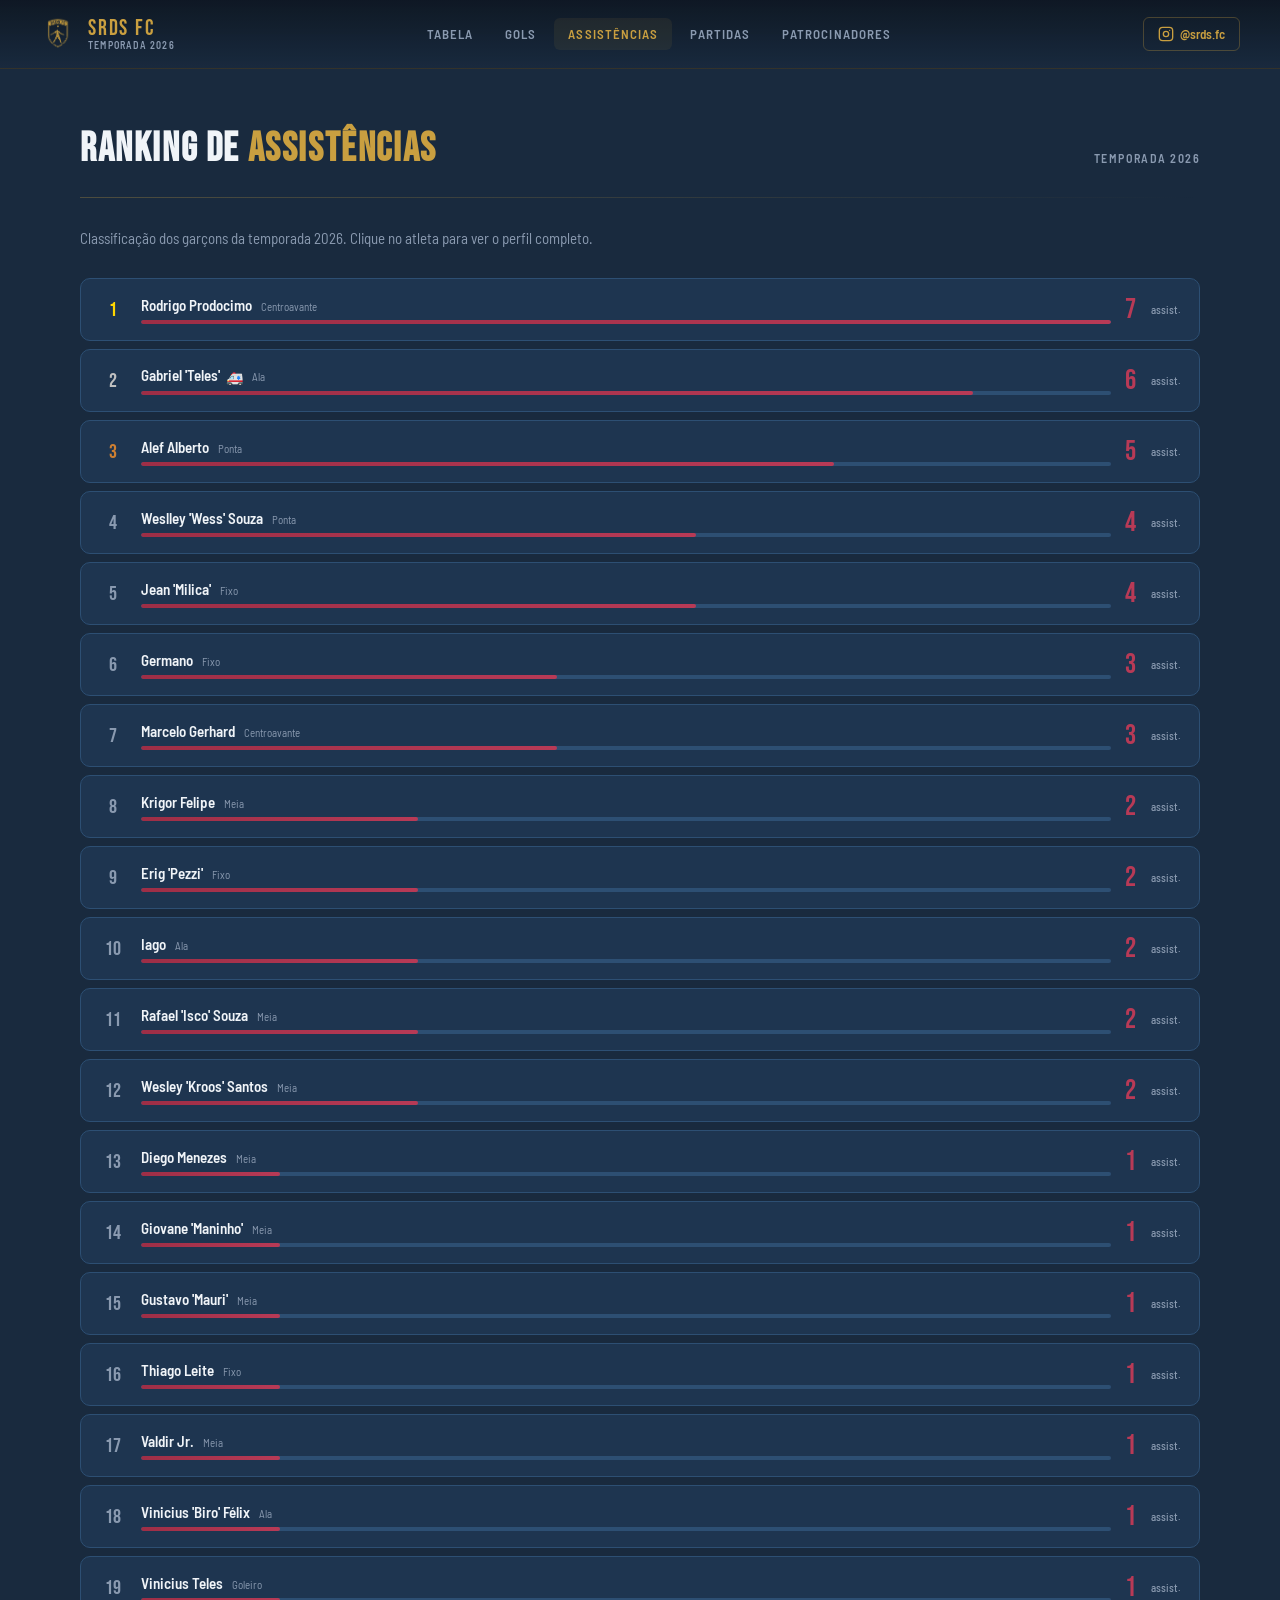
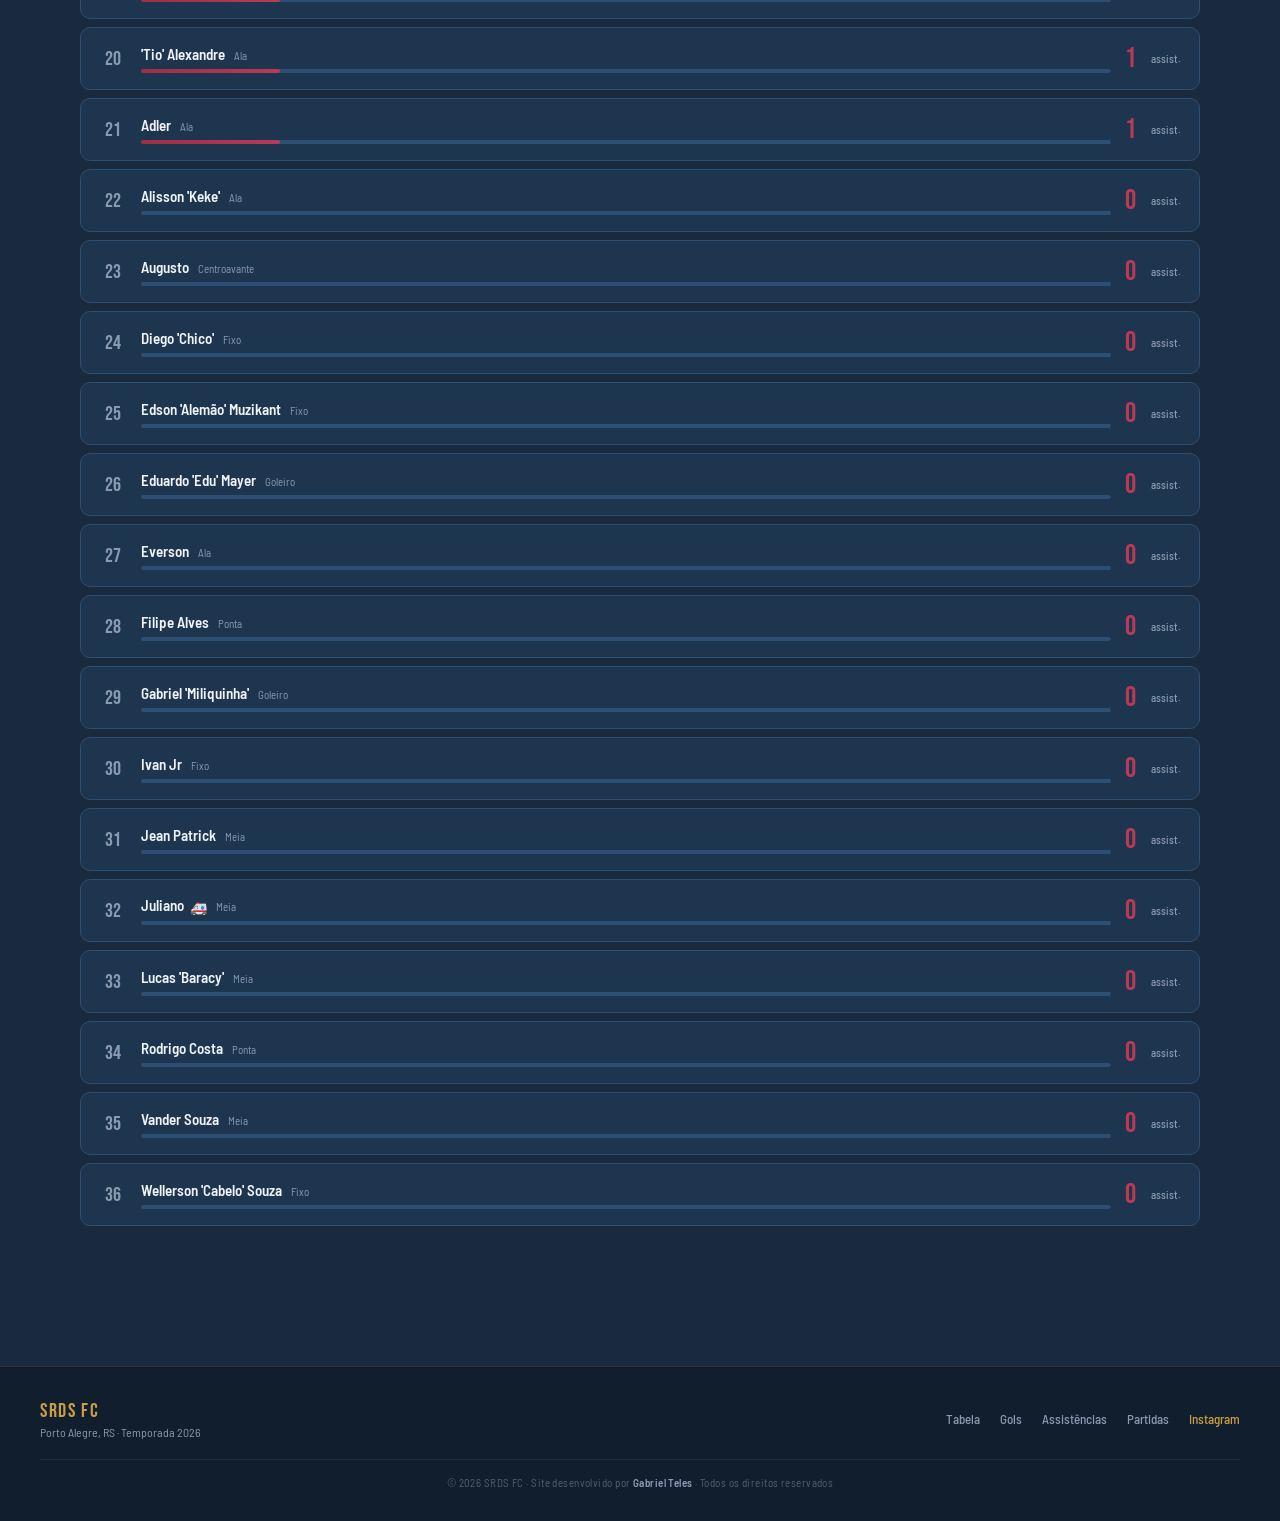
==== commit 6c16173d: "feat(seo): adiciona SEO técnico, Open Graph, Schema e arquivos de indexação (sitemap.xml e robots.tx" ====
--- a/assistencias.html
+++ b/assistencias.html
@@ -3,7 +3,34 @@
 <head>
   <meta charset="UTF-8">
   <meta name="viewport" content="width=device-width, initial-scale=1.0">
-  <title>SRDS FC — Ranking de Assistências 2026</title>
+  <title>SRDS FC — Ranking de Assistências 2026 | Futebol Amador Porto Alegre</title>
+  <meta name="description" content="Ranking de assistências do SRDS FC na temporada 2026. Os garçons do futebol amador de Porto Alegre em destaque.">
+  <meta name="author" content="SRDS FC">
+  <meta name="robots" content="index, follow">
+  <link rel="canonical" href="https://www.srdsfc.com.br/assistencias.html">
+  <meta property="og:type" content="website">
+  <meta property="og:url" content="https://www.srdsfc.com.br/assistencias.html">
+  <meta property="og:title" content="SRDS FC — Ranking de Assistências 2026">
+  <meta property="og:description" content="Os garçons do SRDS FC: ranking de assistências no futebol amador de Porto Alegre, temporada 2026.">
+  <meta property="og:image" content="https://www.srdsfc.com.br/img/logo/logo-srds2.png">
+  <meta property="og:locale" content="pt_BR">
+  <meta property="og:site_name" content="SRDS FC">
+  <meta name="twitter:card" content="summary_large_image">
+  <meta name="twitter:title" content="SRDS FC — Ranking de Assistências 2026">
+  <meta name="twitter:description" content="Os garçons do SRDS FC: ranking de assistências no futebol amador de Porto Alegre, temporada 2026.">
+  <meta name="twitter:image" content="https://www.srdsfc.com.br/img/logo/logo-srds2.png">
+  <script type="application/ld+json">
+  {
+    "@context": "https://schema.org",
+    "@type": "WebPage", "name": "Assistências SRDS FC 2026", "description": "Ranking de assistências da temporada 2026 do SRDS FC.",
+    "url": "https://www.srdsfc.com.br/assistencias.html",
+    "isPartOf": {
+      "@type": "WebSite",
+      "name": "SRDS FC",
+      "url": "https://www.srdsfc.com.br"
+    }
+  }
+  </script>
   <link rel="stylesheet" href="css/style.css">
   <link rel="preconnect" href="https://fonts.googleapis.com">
   <link rel="preconnect" href="https://fonts.gstatic.com" crossorigin>
--- a/css/style.css
+++ b/css/style.css
@@ -287,7 +287,8 @@
   background: var(--azul-medio);
   border: 1px solid var(--azul-borda);
   border-radius: var(--radius);
-  overflow: hidden;
+  overflow-x: auto;
+  -webkit-overflow-scrolling: touch;
   box-shadow: var(--sombra);
 }
 
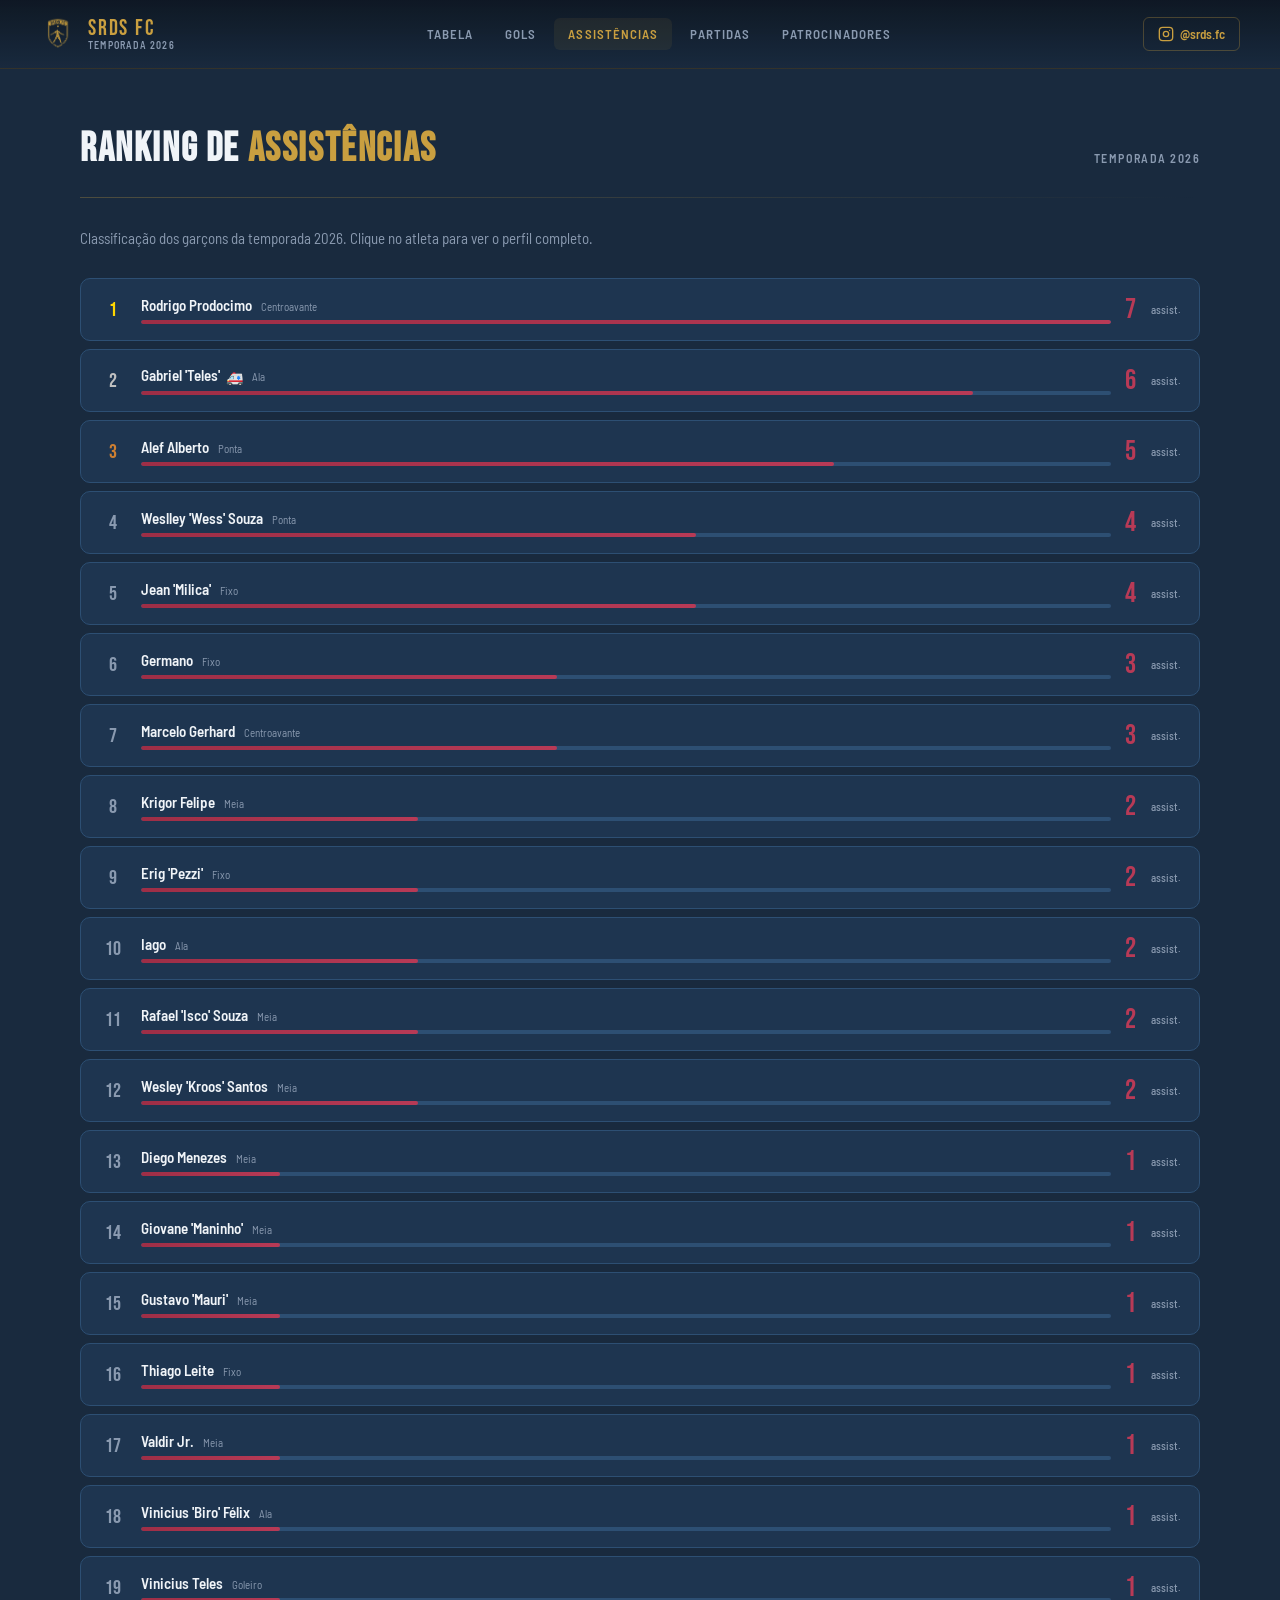
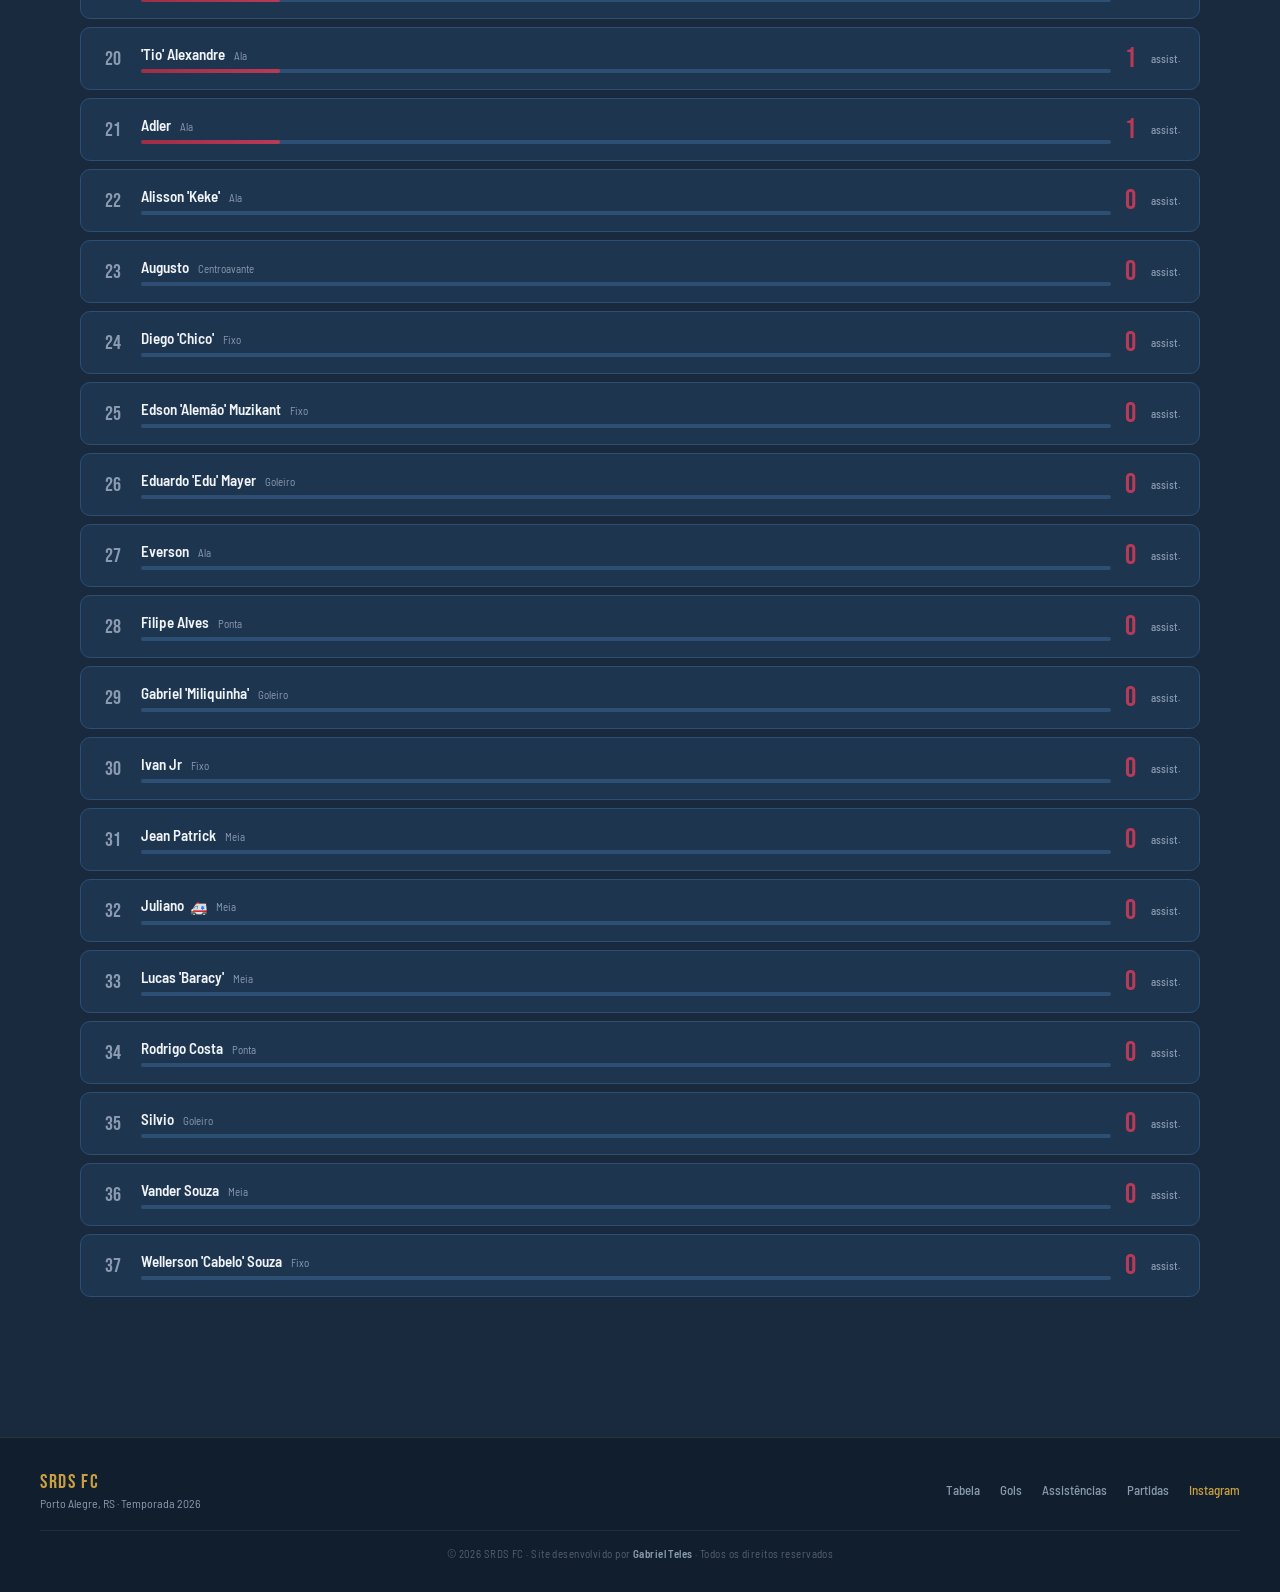
==== commit 88975222: "update: adiciona favicon e fotos de perfil dos atletas" ====
--- a/assistencias.html
+++ b/assistencias.html
@@ -1,23 +1,28 @@
 <!DOCTYPE html>
 <html lang="pt-BR">
+
 <head>
   <meta charset="UTF-8">
   <meta name="viewport" content="width=device-width, initial-scale=1.0">
-  <title>SRDS FC — Ranking de Assistências 2026 | Futebol Amador Porto Alegre</title>
-  <meta name="description" content="Ranking de assistências do SRDS FC na temporada 2026. Os garçons do futebol amador de Porto Alegre em destaque.">
+  <title>SRDS FC — Ranking de Assistências 2026</title>
+  <link rel="icon" type="image/png" href="img/logo/logo-srds2.png">
+  <meta name="description"
+    content="Ranking de assistências do SRDS FC na temporada 2026. Os garçons do futebol amador de Porto Alegre em destaque.">
   <meta name="author" content="SRDS FC">
   <meta name="robots" content="index, follow">
   <link rel="canonical" href="https://www.srdsfc.com.br/assistencias.html">
   <meta property="og:type" content="website">
   <meta property="og:url" content="https://www.srdsfc.com.br/assistencias.html">
   <meta property="og:title" content="SRDS FC — Ranking de Assistências 2026">
-  <meta property="og:description" content="Os garçons do SRDS FC: ranking de assistências no futebol amador de Porto Alegre, temporada 2026.">
+  <meta property="og:description"
+    content="Os garçons do SRDS FC: ranking de assistências no futebol amador de Porto Alegre, temporada 2026.">
   <meta property="og:image" content="https://www.srdsfc.com.br/img/logo/logo-srds2.png">
   <meta property="og:locale" content="pt_BR">
   <meta property="og:site_name" content="SRDS FC">
   <meta name="twitter:card" content="summary_large_image">
   <meta name="twitter:title" content="SRDS FC — Ranking de Assistências 2026">
-  <meta name="twitter:description" content="Os garçons do SRDS FC: ranking de assistências no futebol amador de Porto Alegre, temporada 2026.">
+  <meta name="twitter:description"
+    content="Os garçons do SRDS FC: ranking de assistências no futebol amador de Porto Alegre, temporada 2026.">
   <meta name="twitter:image" content="https://www.srdsfc.com.br/img/logo/logo-srds2.png">
   <script type="application/ld+json">
   {
@@ -31,52 +36,63 @@
     }
   }
   </script>
+  <!-- Google tag (gtag.js) -->
+  <script async src="https://www.googletagmanager.com/gtag/js?id=G-PMS5H3L4YL"></script>
+  <script>
+    window.dataLayer = window.dataLayer || [];
+    function gtag() { dataLayer.push(arguments); }
+    gtag('js', new Date());
+
+    gtag('config', 'G-PMS5H3L4YL');
+  </script>
+
   <link rel="stylesheet" href="css/style.css">
   <link rel="preconnect" href="https://fonts.googleapis.com">
   <link rel="preconnect" href="https://fonts.gstatic.com" crossorigin>
 </head>
+
 <body>
 
-<header class="site-header"></header>
+  <header class="site-header"></header>
 
-<main class="section fade-in">
+  <main class="section fade-in">
 
-  <div class="section-header">
-    <h2 class="section-title">Ranking de <span>Assistências</span></h2>
-    <span class="section-meta">Temporada 2026</span>
-  </div>
-  <div class="gold-line"></div>
+    <div class="section-header">
+      <h2 class="section-title">Ranking de <span>Assistências</span></h2>
+      <span class="section-meta">Temporada 2026</span>
+    </div>
+    <div class="gold-line"></div>
 
-  <p class="page-intro">
-    Classificação dos garçons da temporada 2026. Clique no atleta para ver o perfil completo.
-  </p>
+    <p class="page-intro">
+      Classificação dos garçons da temporada 2026. Clique no atleta para ver o perfil completo.
+    </p>
 
-  <div class="ranking-list" id="rankingList"></div>
+    <div class="ranking-list" id="rankingList"></div>
 
-</main>
+  </main>
 
-<footer class="site-footer"></footer>
+  <footer class="site-footer"></footer>
 
-<script src="js/data.js"></script>
-<script src="js/components.js"></script>
-<script>
-  renderHeader('assistencias.html');
-  renderFooter();
+  <script src="js/data.js"></script>
+  <script src="js/components.js"></script>
+  <script>
+    renderHeader('assistencias.html');
+    renderFooter();
 
-  const players = getAssistsRanking();
-  const maxAssists = players[0]?.stats.assists || 1;
+    const players = getAssistsRanking();
+    const maxAssists = players[0]?.stats.assists || 1;
 
-  const list = document.getElementById('rankingList');
+    const list = document.getElementById('rankingList');
 
-  players.forEach((p, i) => {
-    const rank = i + 1;
-    const pct  = maxAssists > 0 ? (p.stats.assists / maxAssists) * 100 : 0;
-    const posClass = rank <= 3 ? ` top${rank}` : '';
+    players.forEach((p, i) => {
+      const rank = i + 1;
+      const pct = maxAssists > 0 ? (p.stats.assists / maxAssists) * 100 : 0;
+      const posClass = rank <= 3 ? ` top${rank}` : '';
 
-    const injuryTag = p.injury ? `<span class="ranking-injury-tag">🚑</span>` : '';
-    const item = document.createElement('div');
-    item.className = 'ranking-item';
-    item.innerHTML = `
+      const injuryTag = p.injury ? `<span class="ranking-injury-tag">🚑</span>` : '';
+      const item = document.createElement('div');
+      item.className = 'ranking-item';
+      item.innerHTML = `
       <div class="ranking-pos${posClass}">${rank}</div>
       <div class="ranking-bar-wrap">
         <div class="ranking-name">${p.name}${injuryTag}
@@ -89,9 +105,10 @@
       <div class="ranking-value red">${p.stats.assists}</div>
       <div class="ranking-position">${p.stats.assists === 1 ? 'assist.' : 'assist.'}</div>
     `;
-    item.addEventListener('click', () => { window.location.href = `jogador.html?id=${p.id}`; });
-    list.appendChild(item);
-  });
-</script>
+      item.addEventListener('click', () => { window.location.href = `jogador.html?id=${p.id}`; });
+      list.appendChild(item);
+    });
+  </script>
 </body>
-</html>
+
+</html>
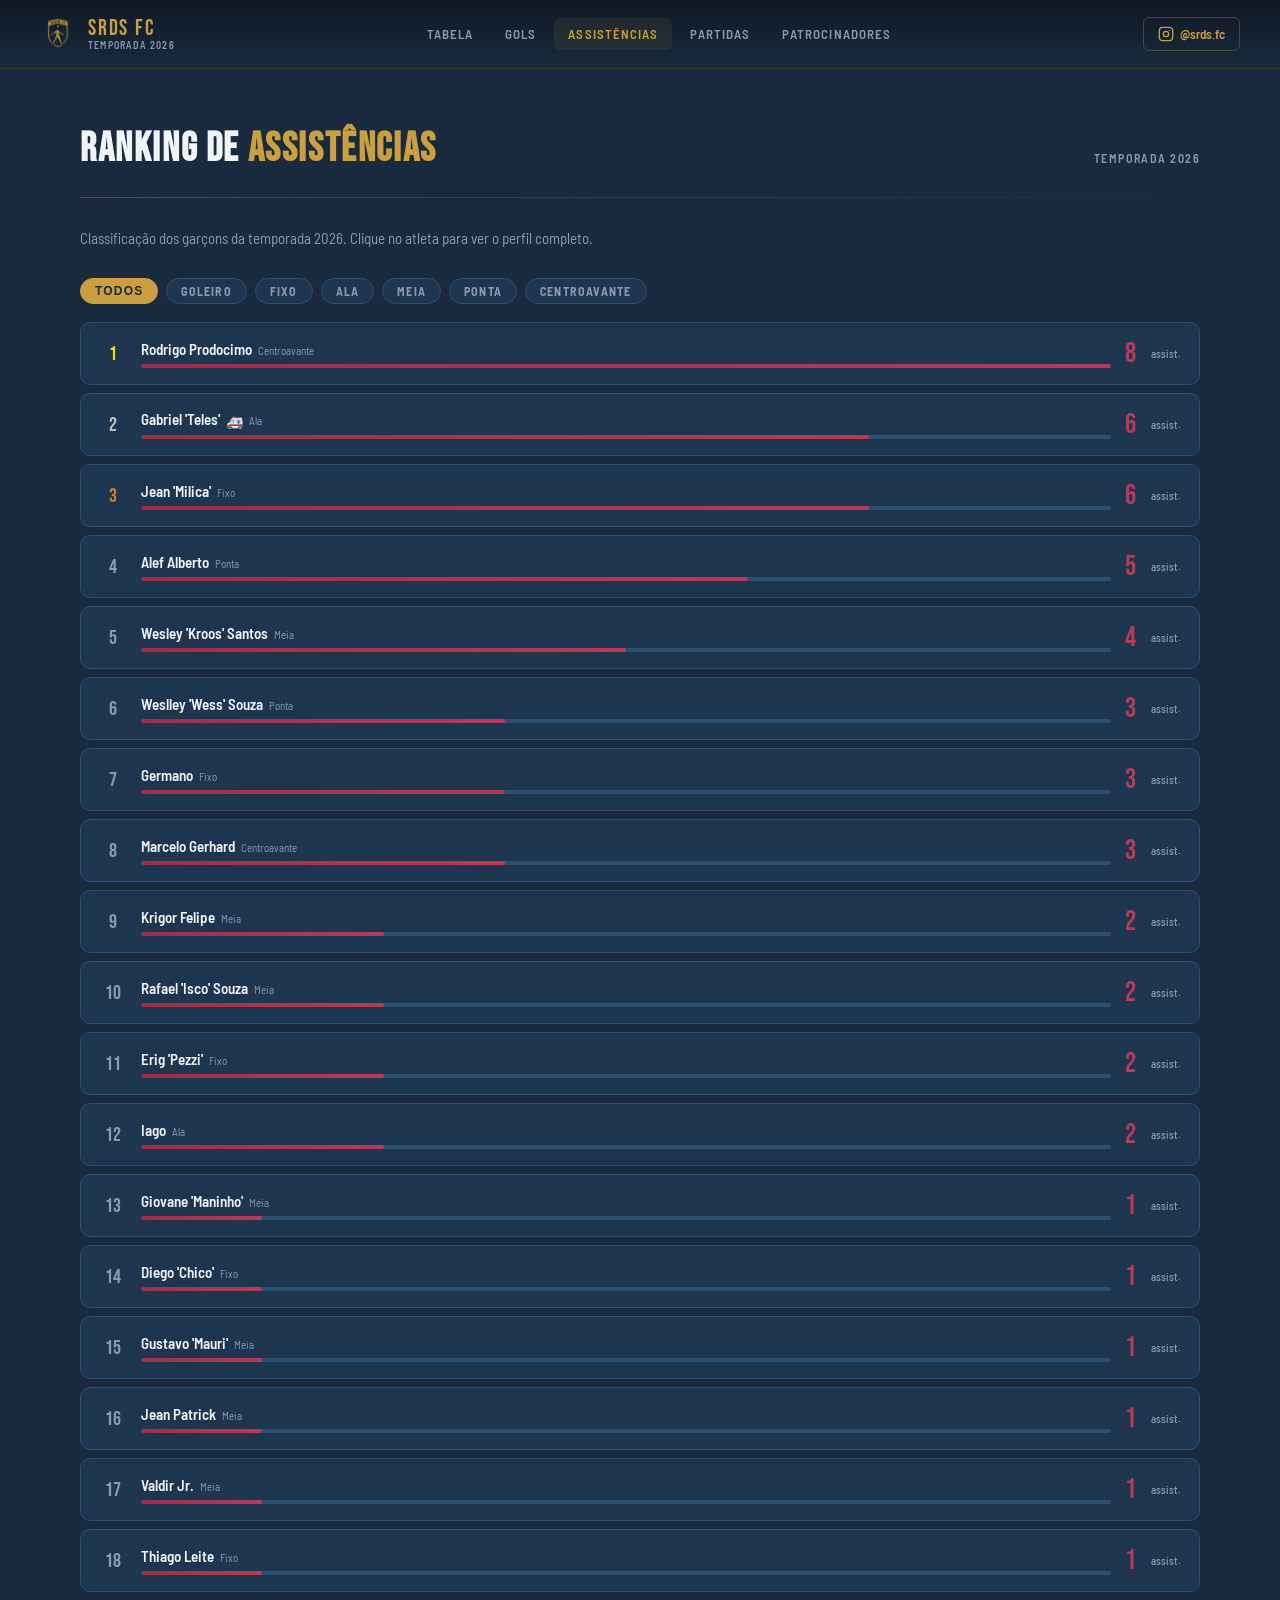
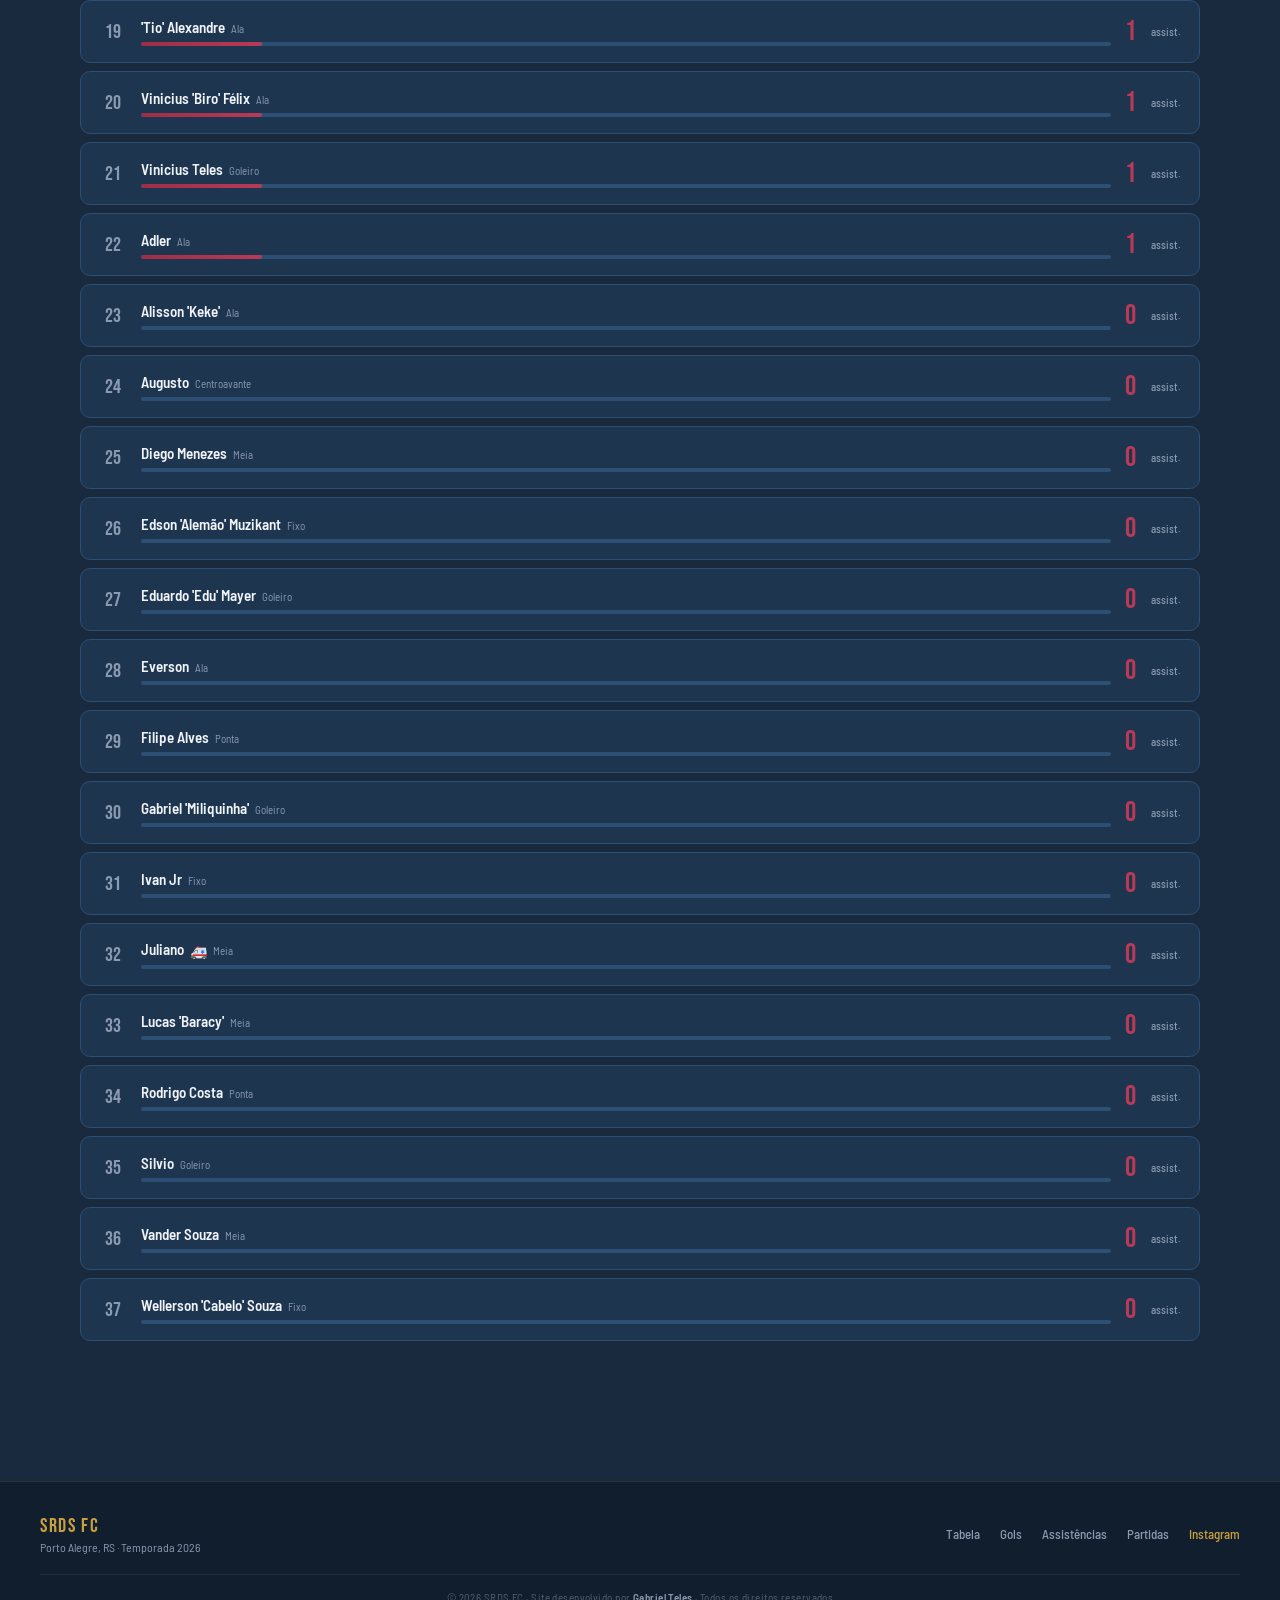
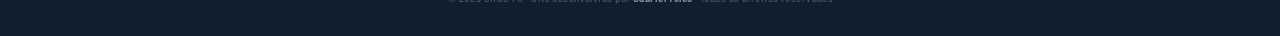
==== commit bf8fd755: "feat: filtros por posição nos rankings" ====
--- a/assistencias.html
+++ b/assistencias.html
@@ -67,6 +67,7 @@
       Classificação dos garçons da temporada 2026. Clique no atleta para ver o perfil completo.
     </p>
 
+    <div class="ranking-filter-bar" id="filterBar"></div>
     <div class="ranking-list" id="rankingList"></div>
 
   </main>
@@ -79,35 +80,82 @@
     renderHeader('assistencias.html');
     renderFooter();
 
-    const players = getAssistsRanking();
-    const maxAssists = players[0]?.stats.assists || 1;
+    var allPlayers = getAssistsRanking();
+    var list       = document.getElementById('rankingList');
+    var filterBar  = document.getElementById('filterBar');
+    var POSICOES   = ['Goleiro','Fixo','Ala','Meia','Ponta','Centroavante'];
+    var filtroAtivo = null;
 
-    const list = document.getElementById('rankingList');
+    var btnTodos = document.createElement('button');
+    btnTodos.className = 'filter-btn active';
+    btnTodos.textContent = 'Todos';
+    btnTodos.addEventListener('click', function() { aplicarFiltro(null); });
+    filterBar.appendChild(btnTodos);
 
-    players.forEach((p, i) => {
-      const rank = i + 1;
-      const pct = maxAssists > 0 ? (p.stats.assists / maxAssists) * 100 : 0;
-      const posClass = rank <= 3 ? ` top${rank}` : '';
+    POSICOES.forEach(function(pos) {
+      if (!allPlayers.some(function(p) { return p.position === pos; })) return;
+      var btn = document.createElement('button');
+      btn.className = 'filter-btn';
+      btn.textContent = pos;
+      btn.addEventListener('click', function() { aplicarFiltro(pos); });
+      filterBar.appendChild(btn);
+    });
 
-      const injuryTag = p.injury ? `<span class="ranking-injury-tag">🚑</span>` : '';
-      const item = document.createElement('div');
-      item.className = 'ranking-item';
-      item.innerHTML = `
-      <div class="ranking-pos${posClass}">${rank}</div>
-      <div class="ranking-bar-wrap">
-        <div class="ranking-name">${p.name}${injuryTag}
-          <span style="font-size:11px; color:var(--cinza); font-weight:400; margin-left:6px;">${p.position}</span>
-        </div>
-        <div class="ranking-bar-bg">
-          <div class="ranking-bar-fill red" style="width:${pct}%"></div>
-        </div>
-      </div>
-      <div class="ranking-value red">${p.stats.assists}</div>
-      <div class="ranking-position">${p.stats.assists === 1 ? 'assist.' : 'assist.'}</div>
-    `;
-      item.addEventListener('click', () => { window.location.href = `jogador.html?id=${p.id}`; });
-      list.appendChild(item);
-    });
+    function aplicarFiltro(pos) {
+      filtroAtivo = pos;
+      filterBar.querySelectorAll('.filter-btn').forEach(function(b) {
+        b.classList.toggle('active', b.textContent === (pos || 'Todos'));
+      });
+      renderLista();
+    }
+
+    function renderLista() {
+      list.innerHTML = '';
+      var filtrados = allPlayers.map(function(p, i) {
+        return Object.assign({}, p, { globalRank: i + 1 });
+      }).filter(function(p) {
+        return !filtroAtivo || p.position === filtroAtivo;
+      });
+
+      var maxAssists = filtrados.length > 0 ? filtrados[0].stats.assists : 1;
+      if (maxAssists === 0) maxAssists = 1;
+
+      filtrados.forEach(function(p) {
+        var rank   = p.globalRank;
+        var pct    = (p.stats.assists / maxAssists) * 100;
+        var posCls = rank <= 3 ? ' top' + rank : '';
+        var injTag = p.injury ? '<span class="ranking-injury-tag">🚑</span>' : '';
+
+        var item = document.createElement('div');
+        item.className = 'ranking-item';
+        item.innerHTML =
+          '<div class="ranking-pos' + posCls + '">' + rank + '</div>' +
+          '<div class="ranking-bar-wrap">' +
+            '<div class="ranking-name">' + p.name + injTag +
+              '<span style="font-size:11px;color:var(--cinza);font-weight:400;margin-left:6px;">' + p.position + '</span>' +
+            '</div>' +
+            '<div class="ranking-bar-bg">' +
+              '<div class="ranking-bar-fill red" style="width:' + pct + '%"></div>' +
+            '</div>' +
+          '</div>' +
+          '<div class="ranking-value red">' + p.stats.assists + '</div>' +
+          '<div class="ranking-position">assist.</div>';
+
+        item.addEventListener('click', function() {
+          window.location.href = 'jogador.html?id=' + p.id;
+        });
+        list.appendChild(item);
+      });
+
+      if (filtrados.length === 0) {
+        var msg = document.createElement('p');
+        msg.style.cssText = 'color:var(--cinza);font-family:Barlow Semi Condensed,sans-serif;padding:20px 0;';
+        msg.textContent = 'Nenhum atleta nessa posição.';
+        list.appendChild(msg);
+      }
+    }
+
+    renderLista();
   </script>
 </body>
 
--- a/css/style.css
+++ b/css/style.css
@@ -2128,3 +2128,281 @@
   margin-top: 2px;
 }
 
+
+/* ============================================================
+   v1.8 — WRAPPER DE RANKING (jogador.html)
+   ============================================================ */
+.profile-ranks-wrapper {
+  background: var(--azul-medio);
+  border: 1px solid var(--azul-borda);
+  border-radius: var(--radius);
+  padding: 12px 14px;
+  display: flex;
+  flex-direction: column;
+  gap: 10px;
+}
+.profile-ranks-label {
+  font-family: 'Barlow Semi Condensed', sans-serif;
+  font-size: 10px;
+  font-weight: 700;
+  letter-spacing: 0.14em;
+  text-transform: uppercase;
+  color: var(--cinza);
+}
+.profile-ranks-wrapper .profile-ranks { gap: 8px; }
+.profile-ranks-wrapper .rank-indicator {
+  background: rgba(255,255,255,0.04);
+  border-color: rgba(45,79,115,0.5);
+}
+
+/* ============================================================
+   v1.8 — LOCATION COM ENDEREÇO (partida.html)
+   ============================================================ */
+/* location-block antigo (substituído pelo partida-location-row abaixo) */
+.location-maps-icon { font-size: 10px; }
+
+/* ============================================================
+   v1.8 — PRÓXIMA PARTIDA (partidas.html)
+   ============================================================ */
+.partida-card-next {
+  background: rgba(201,159,64,0.06);
+  border: 1.5px dashed rgba(201,159,64,0.4) !important;
+  border-radius: var(--radius);
+  position: relative;
+}
+.partida-card-next-badge {
+  display: inline-block;
+  font-family: 'Barlow Semi Condensed', sans-serif;
+  font-size: 10px;
+  font-weight: 700;
+  letter-spacing: 0.14em;
+  text-transform: uppercase;
+  background: rgba(201,159,64,0.18);
+  color: var(--ouro-claro);
+  border: 1px solid rgba(201,159,64,0.35);
+  padding: 3px 10px;
+  border-radius: 20px;
+  margin-bottom: 4px;
+}
+
+/* ============================================================
+   v1.8 — BOTÃO EXPORTAR (partida.html)
+   ============================================================ */
+#btnExportar:hover { opacity: 0.88; }
+#btnExportar:active { transform: scale(0.97); }
+
+/* ============================================================
+   v1.8 — INSTAGRAM / REDES SOCIAIS (index.html)
+   ============================================================ */
+.insta-cta {
+  display: flex; align-items: center; gap: 20px;
+  background: linear-gradient(135deg, rgba(131,58,180,0.12) 0%, rgba(253,29,29,0.08) 50%, rgba(252,176,69,0.1) 100%);
+  border: 1px solid rgba(201,159,64,0.25); border-radius: var(--radius);
+  padding: 20px 24px; margin-bottom: 28px;
+  transition: all var(--transition); text-decoration: none; position: relative; overflow: hidden;
+}
+.insta-cta:hover { border-color: rgba(201,159,64,0.5); transform: translateY(-2px); }
+.insta-cta-icon {
+  width: 64px; height: 64px; flex-shrink: 0; display: flex; align-items: center; justify-content: center;
+  background: linear-gradient(135deg, #833ab4, #fd1d1d, #fcb045);
+  border-radius: 18px; padding: 14px; color: #fff;
+}
+.insta-cta-icon svg { width: 100%; height: 100%; }
+.insta-cta-text { display: flex; flex-direction: column; gap: 4px; flex: 1; }
+.insta-cta-handle { font-family: 'Bebas Neue', sans-serif; font-size: 26px; letter-spacing: 0.06em; color: var(--branco); line-height: 1; }
+.insta-cta-label { font-family: 'Barlow Semi Condensed', sans-serif; font-size: 12px; font-weight: 600; letter-spacing: 0.12em; text-transform: uppercase; color: var(--cinza); }
+.insta-cta-arrow { font-size: 22px; color: var(--ouro); flex-shrink: 0; transition: transform var(--transition); }
+.insta-cta:hover .insta-cta-arrow { transform: translateX(4px); }
+
+.social-kpi-grid { display: grid; grid-template-columns: repeat(auto-fill, minmax(140px, 1fr)); gap: 10px; margin-bottom: 24px; }
+.social-kpi { background: var(--azul-medio); border: 1px solid var(--azul-borda); border-radius: var(--radius); padding: 16px 14px; text-align: center; transition: border-color var(--transition); }
+.social-kpi:hover { border-color: var(--ouro-escuro); }
+.social-kpi-value { font-family: 'Bebas Neue', sans-serif; font-size: 26px; color: var(--ouro); line-height: 1; margin-bottom: 4px; }
+.social-kpi-label { font-family: 'Barlow Semi Condensed', sans-serif; font-size: 11px; font-weight: 600; text-transform: uppercase; letter-spacing: 0.1em; color: var(--cinza); }
+
+.social-insights { display: flex; flex-direction: column; gap: 12px; margin-bottom: 16px; }
+.social-insight { display: flex; align-items: flex-start; gap: 16px; background: var(--azul-medio); border: 1px solid var(--azul-borda); border-radius: var(--radius); padding: 18px 20px; transition: border-color var(--transition); }
+.social-insight:hover { border-color: var(--ouro-escuro); }
+.social-insight-emoji { font-size: 28px; line-height: 1; flex-shrink: 0; margin-top: 2px; }
+.social-insight-body { display: flex; flex-direction: column; gap: 6px; }
+.social-insight-title { font-family: 'Bebas Neue', sans-serif; font-size: 20px; letter-spacing: 0.04em; color: var(--ouro-claro); line-height: 1.1; }
+.social-insight-body p { font-family: 'Barlow', sans-serif; font-size: 14px; color: rgba(240,244,248,0.72); line-height: 1.6; margin: 0; }
+.social-footer-note { font-family: 'Barlow Semi Condensed', sans-serif; font-size: 11px; color: var(--cinza-escuro); margin-top: 4px; }
+
+/* ============================================================
+   v1.8 — NAV CARDS (index.html)
+   ============================================================ */
+.nav-cards-grid { display: grid; grid-template-columns: repeat(auto-fill, minmax(220px, 1fr)); gap: 16px; }
+.nav-card { display: flex; flex-direction: column; gap: 10px; background: var(--azul-medio); border: 1px solid var(--azul-borda); border-radius: var(--radius); padding: 22px 20px; text-decoration: none; transition: all var(--transition); }
+.nav-card:hover { border-color: var(--ouro-escuro); background: rgba(30,53,80,0.95); transform: translateY(-3px); box-shadow: var(--sombra-ouro); }
+.nav-card-icon { font-size: 28px; line-height: 1; }
+.nav-card-title { font-family: 'Bebas Neue', sans-serif; font-size: 22px; letter-spacing: 0.06em; color: var(--ouro); line-height: 1; }
+.nav-card-desc { font-family: 'Barlow', sans-serif; font-size: 13px; color: var(--cinza); line-height: 1.6; flex: 1; }
+.nav-card-btn { font-family: 'Barlow Semi Condensed', sans-serif; font-size: 12px; font-weight: 700; letter-spacing: 0.1em; text-transform: uppercase; color: var(--ouro-claro); margin-top: 4px; }
+.nav-card:hover .nav-card-btn { letter-spacing: 0.14em; }
+
+/* ============================================================
+   v1.8 — LESÃO (perfil do jogador)
+   ============================================================ */
+.ranking-injury-tag { font-size: 14px; margin-left: 6px; vertical-align: middle; }
+.injury-banner { display: flex; align-items: flex-start; gap: 14px; background: rgba(158,46,70,0.12); border: 1px solid rgba(158,46,70,0.35); border-left: 3px solid #b83a56; border-radius: var(--radius); padding: 14px 18px; margin-top: 4px; }
+.injury-banner-icon { font-size: 26px; line-height: 1; flex-shrink: 0; }
+.injury-banner-info { display: flex; flex-direction: column; gap: 3px; }
+.injury-banner-label { font-family: 'Barlow Semi Condensed', sans-serif; font-size: 10px; font-weight: 700; letter-spacing: 0.14em; text-transform: uppercase; color: #e4738a; }
+.injury-banner-name { font-family: 'Bebas Neue', sans-serif; font-size: 18px; letter-spacing: 0.04em; color: var(--branco); line-height: 1.1; }
+.injury-banner-return { font-family: 'Barlow Semi Condensed', sans-serif; font-size: 13px; color: var(--cinza); }
+.injury-banner-return strong { color: #e4738a; font-weight: 600; }
+
+/* ============================================================
+   v1.8 — APROVEITAMENTO & FREQUÊNCIA (jogador.html)
+   ============================================================ */
+.performance-grid { display: grid; grid-template-columns: 1fr 1fr; gap: 12px; }
+@media (max-width: 400px) { .performance-grid { grid-template-columns: 1fr; } }
+.perf-card { background: var(--azul-medio); border: 1px solid var(--azul-borda); border-radius: var(--radius); padding: 18px 16px; text-align: center; transition: border-color var(--transition); display: flex; flex-direction: column; align-items: center; gap: 4px; }
+.perf-card.freq-green { background: rgba(16,60,30,0.55); border-color: rgba(30,120,55,0.45); }
+.perf-card.freq-green .perf-value { color: #5ecf82; }
+.perf-card.freq-yellow { background: rgba(80,65,10,0.45); border-color: rgba(180,150,20,0.35); }
+.perf-card.freq-yellow .perf-value { color: #d4b84a; }
+.perf-card.freq-red { background: rgba(80,18,30,0.5); border-color: rgba(158,46,70,0.35); }
+.perf-card.freq-red .perf-value { color: #e4738a; }
+.perf-icon { font-size: 22px; line-height: 1; margin-bottom: 4px; }
+.perf-value { font-family: 'Bebas Neue', sans-serif; font-size: 40px; color: var(--ouro-claro); line-height: 1; }
+.perf-label { font-family: 'Barlow Semi Condensed', sans-serif; font-size: 10px; font-weight: 700; letter-spacing: 0.12em; text-transform: uppercase; color: var(--cinza); }
+.perf-sub { font-family: 'Barlow Semi Condensed', sans-serif; font-size: 12px; color: var(--cinza-escuro); margin-top: 2px; }
+
+
+/* ============================================================
+   v1.9 — LOCATION NOS CARDS DE PARTIDAS
+   ============================================================ */
+.partida-location-card {
+  display: flex;
+  flex-direction: column;
+  gap: 2px;
+}
+.partida-location-venue {
+  font-family: 'Barlow Semi Condensed', sans-serif;
+  font-size: 13px;
+  font-weight: 600;
+  color: var(--branco);
+}
+.partida-location-addr {
+  font-family: 'Barlow Semi Condensed', sans-serif;
+  font-size: 11px;
+  font-weight: 500;
+  color: var(--branco);
+  text-decoration: none;
+  padding-left: 4px;
+  display: block;
+  transition: color var(--transition);
+  opacity: 0.75;
+}
+a.partida-location-addr:hover { color: var(--ouro); opacity: 1; text-decoration: underline; }
+
+/* ============================================================
+   v1.9 — MVP COUNT BADGE nos prêmios
+   ============================================================ */
+.award-card-mvp {
+  border-color: rgba(201,159,64,0.35);
+  background: rgba(201,159,64,0.06);
+}
+.mvp-count-badge {
+  display: inline-block;
+  font-family: 'Bebas Neue', sans-serif;
+  font-size: 14px;
+  color: var(--azul);
+  background: var(--ouro);
+  padding: 1px 7px;
+  border-radius: 20px;
+  margin-left: 6px;
+  vertical-align: middle;
+  line-height: 1.4;
+}
+
+
+/* ============================================================
+   v1.10 — CARDS DE META DA PARTIDA (data/hora como pills iguais)
+   ============================================================ */
+
+/* Linha do local — bloco abaixo dos pills, sem pill */
+.partida-location-row {
+  display: flex;
+  flex-direction: column;
+  gap: 3px;
+  margin-top: 10px;
+  padding: 8px 14px;
+  background: var(--azul-medio);
+  border: 1px solid var(--azul-borda);
+  border-radius: var(--radius);
+}
+.partida-location-row-venue {
+  font-family: 'Barlow Semi Condensed', sans-serif;
+  font-size: 13px;
+  font-weight: 700;
+  color: var(--branco);
+  letter-spacing: 0.02em;
+}
+.partida-location-row-addr {
+  font-family: 'Barlow Semi Condensed', sans-serif;
+  font-size: 12px;
+  font-weight: 500;
+  color: var(--cinza);
+  text-decoration: none;
+  padding-left: 18px;
+  transition: color var(--transition);
+  display: block;
+}
+a.partida-location-row-addr:hover { color: var(--ouro); text-decoration: underline; }
+
+/* ============================================================
+   v1.10 — FOTO / POSIÇÃO DE ATLETA AVULSO NA ESCALAÇÃO
+   ============================================================ */
+/* Avulsos usam a mesma foto padrão e aparecem na posição correta */
+.lineup-guest-tag {
+  font-family: 'Barlow Semi Condensed', sans-serif;
+  font-size: 10px;
+  font-weight: 700;
+  letter-spacing: 0.1em;
+  text-transform: uppercase;
+  background: rgba(138,154,176,0.18);
+  color: var(--cinza);
+  border: 1px solid rgba(138,154,176,0.3);
+  padding: 1px 7px;
+  border-radius: 10px;
+  margin-left: 6px;
+  vertical-align: middle;
+}
+
+/* ============================================================
+   v1.10 — FILTRO POR POSIÇÃO (rankings)
+   ============================================================ */
+.ranking-filter-bar {
+  display: flex;
+  flex-wrap: wrap;
+  gap: 8px;
+  margin-bottom: 18px;
+}
+.filter-btn {
+  font-family: 'Barlow Semi Condensed', sans-serif;
+  font-size: 12px;
+  font-weight: 700;
+  letter-spacing: 0.1em;
+  text-transform: uppercase;
+  color: var(--cinza);
+  background: var(--azul-medio);
+  border: 1px solid var(--azul-borda);
+  border-radius: 20px;
+  padding: 5px 14px;
+  cursor: pointer;
+  transition: all var(--transition);
+  white-space: nowrap;
+}
+.filter-btn:hover {
+  border-color: var(--ouro-escuro);
+  color: var(--branco);
+}
+.filter-btn.active {
+  background: var(--ouro);
+  color: var(--azul);
+  border-color: var(--ouro);
+  font-weight: 800;
+}
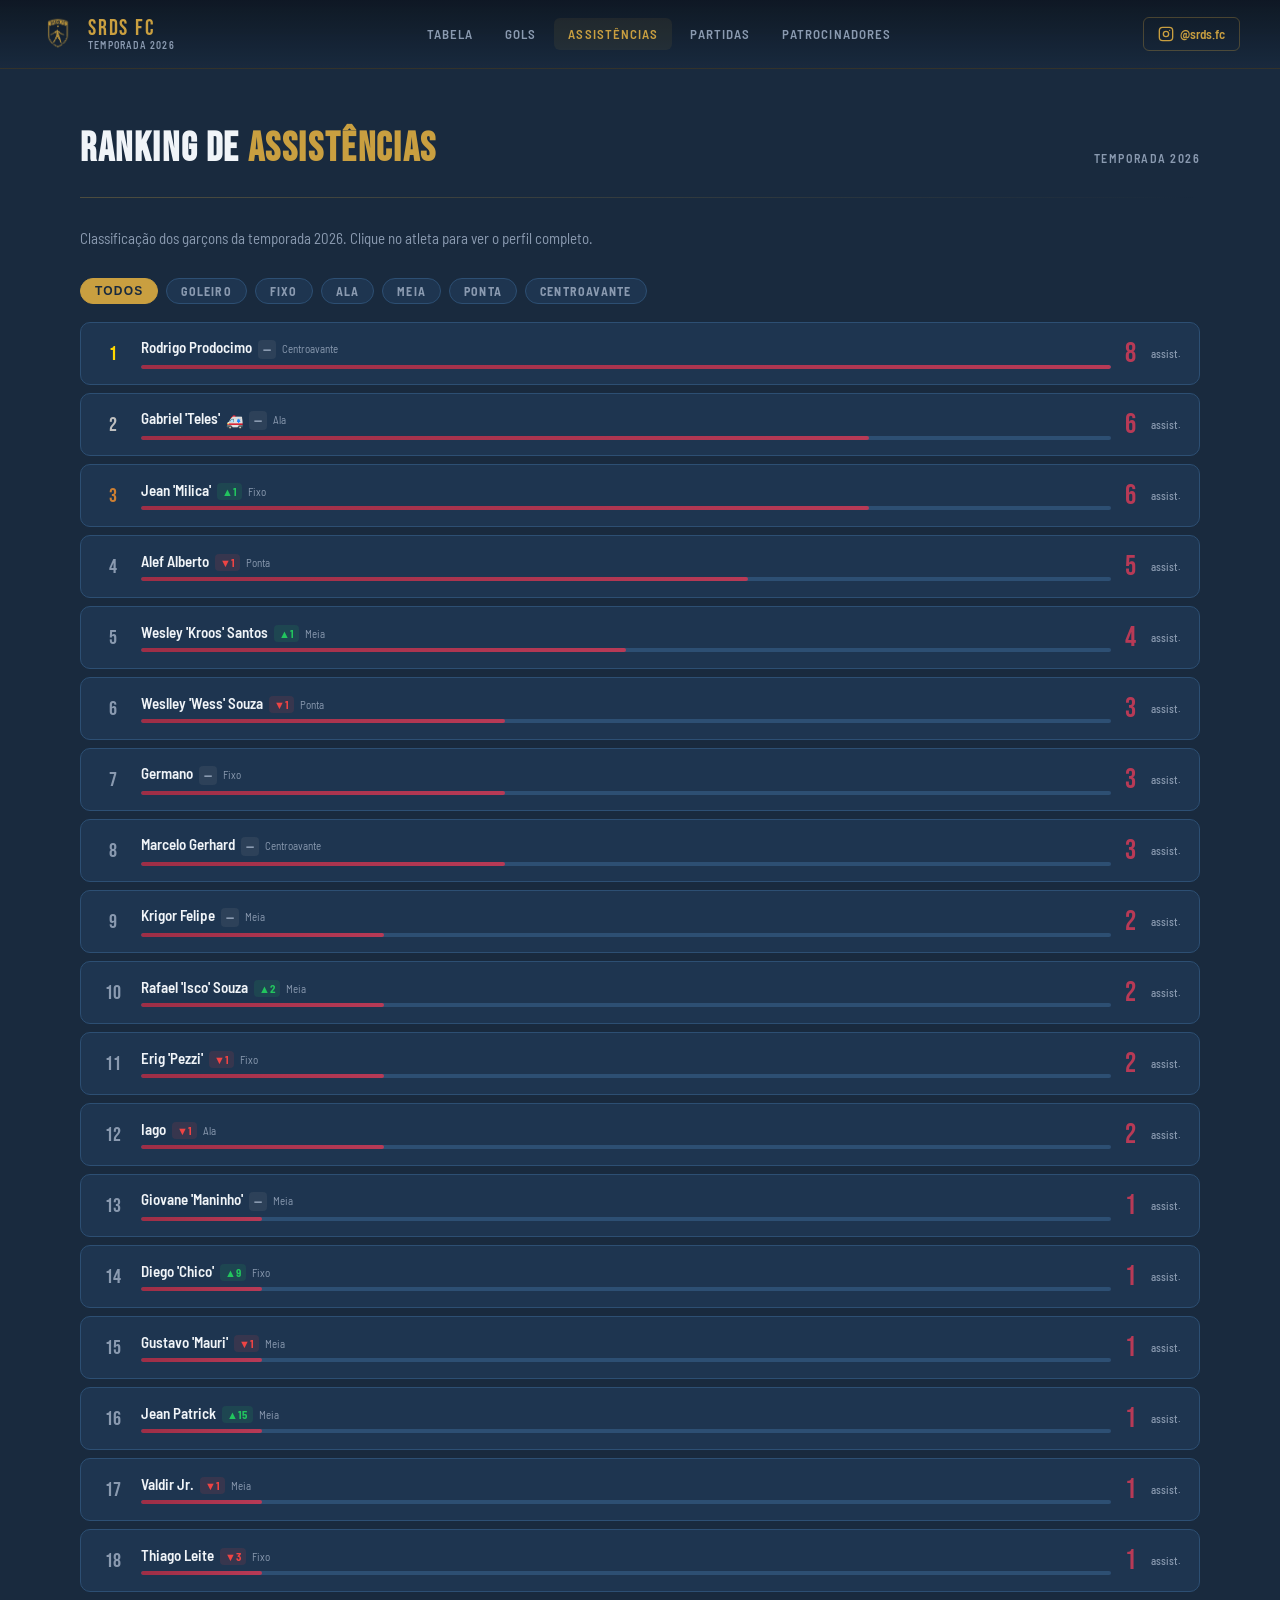
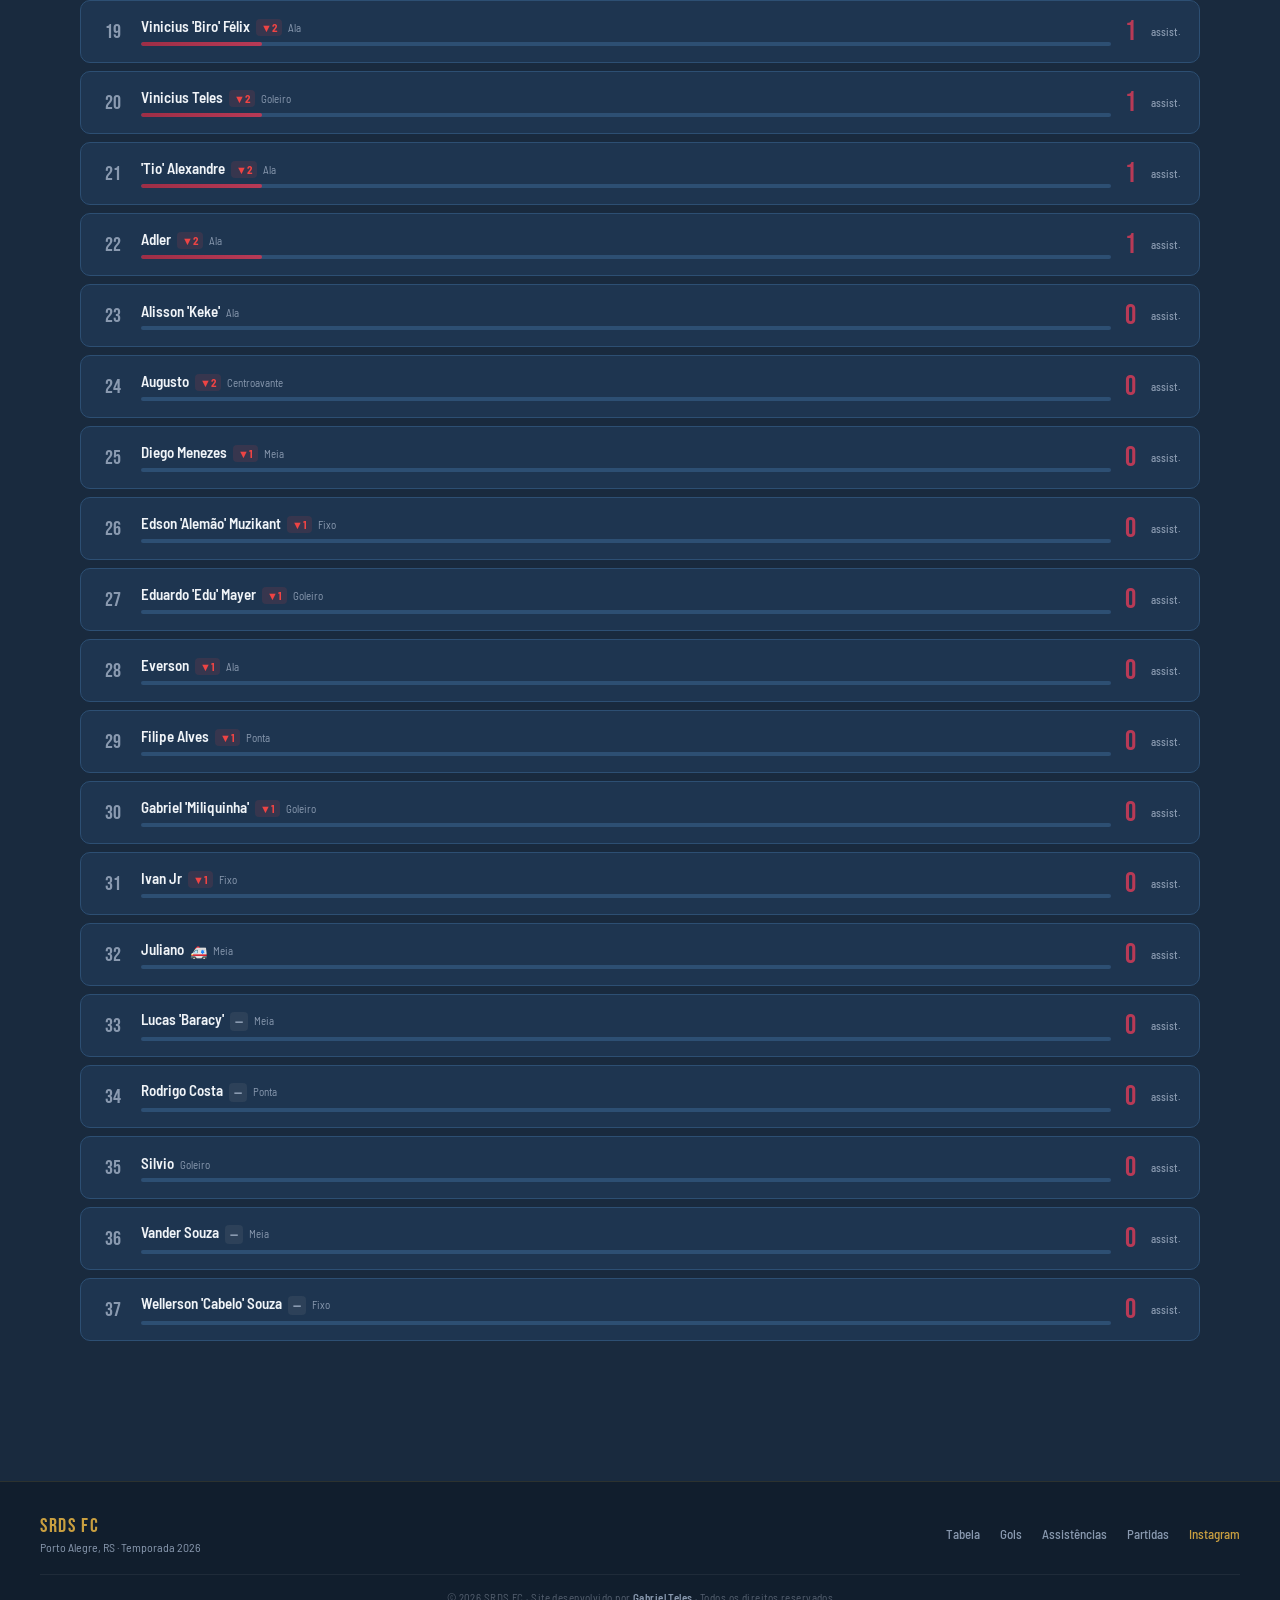
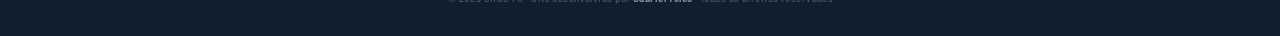
==== commit a879d364: "new feat: indicador de subida e descina nos rankings" ====
--- a/assistencias.html
+++ b/assistencias.html
@@ -80,8 +80,9 @@
     renderHeader('assistencias.html');
     renderFooter();
 
-    var allPlayers = getAssistsRanking();
-    var list       = document.getElementById('rankingList');
+    var allPlayers  = getAssistsRanking();
+    var movement    = getRankingMovement('assists');
+    var list        = document.getElementById('rankingList');
     var filterBar  = document.getElementById('filterBar');
     var POSICOES   = ['Goleiro','Fixo','Ala','Meia','Ponta','Centroavante'];
     var filtroAtivo = null;
@@ -125,13 +126,14 @@
         var pct    = (p.stats.assists / maxAssists) * 100;
         var posCls = rank <= 3 ? ' top' + rank : '';
         var injTag = p.injury ? '<span class="ranking-injury-tag">🚑</span>' : '';
+        var movBadge = renderMovementBadge(movement[p.id]);
 
         var item = document.createElement('div');
         item.className = 'ranking-item';
         item.innerHTML =
           '<div class="ranking-pos' + posCls + '">' + rank + '</div>' +
           '<div class="ranking-bar-wrap">' +
-            '<div class="ranking-name">' + p.name + injTag +
+            '<div class="ranking-name">' + p.name + injTag + movBadge +
               '<span style="font-size:11px;color:var(--cinza);font-weight:400;margin-left:6px;">' + p.position + '</span>' +
             '</div>' +
             '<div class="ranking-bar-bg">' +
--- a/css/style.css
+++ b/css/style.css
@@ -193,8 +193,8 @@
 }
 /* Hero logo real */
 .hero-logo-img {
-  width: clamp(100px, 20vw, 150px);
-  height: clamp(100px, 20vw, 150px);
+  width: clamp(120px, 24vw, 180px);
+  height: clamp(120px, 24vw, 180px);
   object-fit: contain;
   margin: 0 auto 24px;
   display: block;
@@ -2406,3 +2406,820 @@
   border-color: var(--ouro);
   font-weight: 800;
 }
+
+/* ============================================================
+   v1.11 — ANIVERSÁRIO DO ATLETA (jogador.html)
+   ============================================================ */
+
+/* ── Tag de aniversário na linha de info do perfil ── */
+.profile-tag.tag-birthday {
+  background: linear-gradient(135deg, rgba(201,159,64,0.35), rgba(234,209,134,0.2));
+  border-color: rgba(201,159,64,0.8);
+  color: var(--ouro-claro);
+  font-weight: 700;
+  animation: birthday-tag-pulse 2s ease-in-out infinite;
+}
+@keyframes birthday-tag-pulse {
+  0%, 100% { box-shadow: 0 0 0 0 rgba(201,159,64,0); }
+  50%       { box-shadow: 0 0 0 6px rgba(201,159,64,0.25); }
+}
+
+/* ── Página inteira em modo aniversário ── */
+.birthday-mode {
+  background: linear-gradient(180deg,
+    rgba(30, 22, 6, 0.95) 0%,
+    #192a3e 20%,
+    #192a3e 100%);
+}
+/* Halo dourado no topo da página */
+.birthday-mode::before {
+  content: '';
+  position: fixed;
+  inset: 0;
+  background:
+    radial-gradient(ellipse 90% 35% at 50% 0%, rgba(201,159,64,0.22) 0%, transparent 65%);
+  pointer-events: none;
+  z-index: 0;
+}
+
+/* ── Banner de aniversário — fora do grid, largura total ── */
+.birthday-banner-outer {
+  margin-bottom: 28px;
+}
+.birthday-banner {
+  position: relative;
+  overflow: hidden;
+  border-radius: var(--radius);
+  border: 2px solid rgba(201,159,64,0.7);
+  background: linear-gradient(135deg,
+    rgba(201,159,64,0.22) 0%,
+    rgba(234,209,134,0.08) 40%,
+    rgba(201,159,64,0.18) 100%);
+  padding: 0;
+  animation: birthday-glow 2.5s ease-in-out infinite;
+}
+@keyframes birthday-glow {
+  0%, 100% {
+    box-shadow: 0 0 0 0 rgba(201,159,64,0),
+                0 6px 28px rgba(201,159,64,0.12);
+  }
+  50% {
+    box-shadow: 0 0 0 4px rgba(201,159,64,0.22),
+                0 8px 40px rgba(201,159,64,0.30);
+  }
+}
+
+/* Faixa de confetes no topo do banner */
+.birthday-banner-confetti {
+  display: flex;
+  justify-content: space-around;
+  align-items: center;
+  padding: 6px 20px;
+  background: rgba(201,159,64,0.12);
+  border-bottom: 1px solid rgba(201,159,64,0.2);
+  font-size: 16px;
+  letter-spacing: 0.3em;
+  animation: confetti-float 3.5s ease-in-out infinite;
+}
+@keyframes confetti-float {
+  0%, 100% { opacity: 0.65; transform: translateY(0); }
+  50%       { opacity: 1;    transform: translateY(-2px); }
+}
+
+/* Corpo do banner: emoji grande + textos centralizados */
+.birthday-banner-content {
+  display: flex;
+  align-items: center;
+  justify-content: center;
+  gap: 20px;
+  padding: 20px 28px 22px;
+}
+.birthday-banner-emoji {
+  font-size: 56px;
+  line-height: 1;
+  flex-shrink: 0;
+  filter: drop-shadow(0 2px 12px rgba(201,159,64,0.6));
+  animation: birthday-cake-bounce 1.4s ease-in-out infinite;
+}
+@keyframes birthday-cake-bounce {
+  0%, 100% { transform: scale(1) rotate(-3deg); }
+  50%       { transform: scale(1.1) rotate(3deg); }
+}
+.birthday-banner-text {
+  display: flex;
+  flex-direction: column;
+  gap: 5px;
+}
+.birthday-banner-title {
+  font-family: 'Bebas Neue', sans-serif;
+  font-size: 36px;
+  letter-spacing: 0.06em;
+  color: var(--ouro-claro);
+  line-height: 1;
+  text-shadow:
+    0 0 12px rgba(201,159,64,0.7),
+    0 0 30px rgba(201,159,64,0.35);
+}
+.birthday-banner-sub {
+  font-family: 'Barlow Semi Condensed', sans-serif;
+  font-size: 13px;
+  font-weight: 600;
+  letter-spacing: 0.1em;
+  text-transform: uppercase;
+  color: var(--cinza);
+}
+
+/* ── Halo dourado intenso ao redor do nome do jogador ── */
+.birthday-mode .profile-name {
+  text-shadow:
+    0 0 15px rgba(201,159,64,0.8),
+    0 0 35px rgba(201,159,64,0.45),
+    0 0 60px rgba(201,159,64,0.2);
+  color: var(--ouro-claro);
+}
+.birthday-mode .profile-fullname {
+  color: rgba(234,209,134,0.75);
+}
+
+/* ── Halo dourado intenso ao redor do flip card ── */
+.birthday-mode .flip-card-container {
+  filter: drop-shadow(0 0 14px rgba(201,159,64,0.55))
+          drop-shadow(0 0 30px rgba(201,159,64,0.28));
+}
+.birthday-mode .flip-card-front .flip-card-inner,
+.birthday-mode .flip-card-back .flip-card-inner {
+  border: 2px solid rgba(201,159,64,0.65);
+  border-radius: var(--radius);
+  overflow: hidden;
+}
+
+/* ── Brilho na barra do nome dentro do card ── */
+.birthday-mode .flip-card-name-bar {
+  background: linear-gradient(90deg,
+    rgba(201,159,64,0.3) 0%,
+    rgba(25,42,62,0.95) 60%);
+}
+
+/* Responsivo mobile */
+@media (max-width: 600px) {
+  .birthday-banner-title  { font-size: 26px; }
+  .birthday-banner-emoji  { font-size: 42px; }
+  .birthday-banner-content { padding: 16px 16px 18px; gap: 14px; }
+}
+
+
+/* ============================================================
+   v1.14 — CARROSSEL DE PATROCINADORES (index.html)
+   ============================================================ */
+.sponsors-carousel-track-wrap {
+  overflow: hidden;
+  width: 100%;
+  margin-top: 28px;
+  position: relative;
+  /* fade nas bordas */
+  -webkit-mask-image: linear-gradient(to right, transparent 0%, black 8%, black 92%, transparent 100%);
+  mask-image: linear-gradient(to right, transparent 0%, black 8%, black 92%, transparent 100%);
+}
+.sponsors-carousel-track {
+  display: flex;
+  gap: 40px;
+  width: max-content;
+  animation: carousel-slide 28s linear infinite;
+}
+.sponsors-carousel-track:hover { animation-play-state: paused; }
+@keyframes carousel-slide {
+  0%   { transform: translateX(0); }
+  100% { transform: translateX(-33.333%); }
+}
+.carousel-item {
+  flex-shrink: 0;
+  width: 154px;
+  height: 88px;
+  display: flex;
+  align-items: center;
+  justify-content: center;
+  /* Sem fundo nem borda — apenas a imagem */
+}
+.carousel-item img {
+  max-width: 154px;
+  max-height: 80px;
+  object-fit: contain;
+  filter: brightness(0.88) contrast(1.05) grayscale(0.15);
+  transition: filter var(--transition), transform var(--transition);
+}
+.carousel-item:hover img {
+  filter: brightness(1.1) contrast(1.1) grayscale(0);
+  transform: scale(1.05);
+}
+
+/* ============================================================
+   v1.14 — HERO DA PÁGINA DE PATROCINADORES
+   ============================================================ */
+.sponsors-hero {
+  position: relative;
+  overflow: hidden;
+  background: linear-gradient(160deg, #0f1c2b 0%, var(--azul-medio) 60%, #0f1c2b 100%);
+  border-bottom: 1px solid var(--azul-borda);
+  padding: 72px 24px 64px;
+  text-align: center;
+}
+.sponsors-hero::before {
+  content: '';
+  position: absolute;
+  inset: 0;
+  background: radial-gradient(ellipse 70% 60% at 50% 0%, rgba(201,159,64,0.13) 0%, transparent 70%);
+  pointer-events: none;
+}
+.sponsors-hero-inner { position: relative; max-width: 760px; margin: 0 auto; }
+.sponsors-hero-sup {
+  font-family: 'Barlow Semi Condensed', sans-serif;
+  font-size: 11px;
+  font-weight: 700;
+  letter-spacing: 0.2em;
+  text-transform: uppercase;
+  color: var(--ouro);
+  margin-bottom: 16px;
+}
+.sponsors-hero-title {
+  font-family: 'Bebas Neue', sans-serif;
+  font-size: clamp(40px, 8vw, 72px);
+  letter-spacing: 0.04em;
+  line-height: 1.05;
+  color: var(--branco);
+  margin-bottom: 20px;
+}
+.sponsors-hero-title span { color: var(--ouro); }
+.sponsors-hero-desc {
+  font-family: 'Barlow', sans-serif;
+  font-size: 16px;
+  color: var(--cinza);
+  line-height: 1.7;
+  max-width: 560px;
+  margin: 0 auto;
+}
+
+/* ============================================================
+   v1.14 — FORMULÁRIO "SEJA UM PATROCINADOR"
+   ============================================================ */
+.sponsor-form-wrap {
+  max-width: 820px;
+  margin: 0 auto;
+}
+.sponsor-form-grid {
+  display: grid;
+  grid-template-columns: 1fr 1fr;
+  gap: 16px;
+  margin-bottom: 20px;
+}
+@media (max-width: 600px) {
+  .sponsor-form-grid { grid-template-columns: 1fr; }
+  .form-group-span2 { grid-column: 1; }
+}
+.form-group-span2 { grid-column: 1 / -1; }
+.form-group { display: flex; flex-direction: column; gap: 6px; }
+.form-label {
+  font-family: 'Barlow Semi Condensed', sans-serif;
+  font-size: 12px;
+  font-weight: 700;
+  letter-spacing: 0.1em;
+  text-transform: uppercase;
+  color: var(--ouro-claro);
+}
+.form-required { color: var(--ouro); }
+.form-input {
+  background: var(--azul-medio);
+  border: 1px solid var(--azul-borda);
+  border-radius: var(--radius-sm);
+  padding: 11px 14px;
+  color: var(--branco);
+  font-family: 'Barlow', sans-serif;
+  font-size: 14px;
+  transition: border-color var(--transition), box-shadow var(--transition);
+  width: 100%;
+  box-sizing: border-box;
+  outline: none;
+  resize: none;
+}
+.form-input::placeholder { color: var(--cinza-escuro); }
+.form-input:focus {
+  border-color: var(--ouro);
+  box-shadow: 0 0 0 3px rgba(201,159,64,0.15);
+}
+.form-textarea { min-height: 90px; }
+.form-footer {
+  display: flex;
+  align-items: center;
+  justify-content: flex-end;
+  gap: 16px;
+  flex-wrap: wrap;
+}
+.form-error-msg {
+  font-family: 'Barlow Semi Condensed', sans-serif;
+  font-size: 13px;
+  color: #e4738a;
+}
+.form-submit-btn {
+  font-family: 'Barlow Semi Condensed', sans-serif;
+  font-size: 14px;
+  font-weight: 700;
+  letter-spacing: 0.1em;
+  text-transform: uppercase;
+  color: var(--azul);
+  background: var(--ouro);
+  border: none;
+  border-radius: 8px;
+  padding: 12px 28px;
+  cursor: pointer;
+  transition: opacity var(--transition), transform var(--transition);
+}
+.form-submit-btn:hover { opacity: 0.88; transform: translateY(-1px); }
+.form-submit-btn:active { transform: scale(0.97); }
+.form-success {
+  display: flex;
+  flex-direction: column;
+  align-items: center;
+  gap: 12px;
+  padding: 48px 24px;
+  text-align: center;
+}
+.form-success-icon { font-size: 48px; }
+.form-success-title {
+  font-family: 'Bebas Neue', sans-serif;
+  font-size: 28px;
+  letter-spacing: 0.06em;
+  color: var(--ouro-claro);
+}
+.form-success-sub {
+  font-family: 'Barlow', sans-serif;
+  font-size: 15px;
+  color: var(--cinza);
+}
+
+/* ============================================================
+   v1.14 — TIERS DE PATROCINADORES
+   ============================================================ */
+.tier-section {
+  margin-bottom: 52px;
+}
+.tier-label-wrap {
+  display: flex;
+  align-items: center;
+  gap: 12px;
+  margin-bottom: 24px;
+}
+.tier-badge {
+  font-family: 'Barlow Semi Condensed', sans-serif;
+  font-size: 11px;
+  font-weight: 700;
+  letter-spacing: 0.16em;
+  text-transform: uppercase;
+  padding: 4px 14px;
+  border-radius: 20px;
+}
+.tier-master-badge {
+  background: rgba(201,159,64,0.18);
+  color: var(--ouro-claro);
+  border: 1px solid rgba(201,159,64,0.45);
+}
+.tier-ouro-badge {
+  background: rgba(201,159,64,0.10);
+  color: var(--ouro);
+  border: 1px solid rgba(201,159,64,0.25);
+}
+.tier-prata-badge {
+  background: rgba(138,154,176,0.12);
+  color: var(--cinza);
+  border: 1px solid rgba(138,154,176,0.25);
+}
+
+/* ── MASTER ── */
+.sponsor-master-card {
+  position: relative;
+  border-radius: var(--radius);
+  border: 2px solid rgba(201,159,64,0.55);
+  background: linear-gradient(135deg, rgba(201,159,64,0.10) 0%, rgba(25,42,62,0.97) 55%);
+  overflow: hidden;
+  animation: master-glow 3s ease-in-out infinite;
+  padding: 28px 32px;
+  margin-bottom: 8px;
+}
+@keyframes master-glow {
+  0%,100% { box-shadow: 0 0 0 0 rgba(201,159,64,0), 0 8px 40px rgba(201,159,64,0.10); }
+  50%      { box-shadow: 0 0 0 4px rgba(201,159,64,0.18), 0 12px 56px rgba(201,159,64,0.22); }
+}
+.sponsor-master-glow {
+  position: absolute; inset: 0;
+  background: radial-gradient(ellipse 60% 70% at 20% 50%, rgba(201,159,64,0.09) 0%, transparent 65%);
+  pointer-events: none;
+}
+/* Layout interno: coluna esquerda + banner direita */
+.sponsor-master-inner {
+  position: relative;
+  display: grid;
+  grid-template-columns: 280px 1fr;
+  gap: 0;
+  min-height: 180px;
+}
+@media (max-width: 860px) {
+  .sponsor-master-inner { grid-template-columns: 1fr; }
+}
+
+/* Coluna esquerda */
+.sponsor-master-left {
+  display: flex;
+  flex-direction: column;
+  justify-content: center;
+  gap: 10px;
+  padding-right: 28px;
+  border-right: 1px solid rgba(201,159,64,0.18);
+}
+@media (max-width: 860px) {
+  .sponsor-master-left { border-right: none; border-bottom: 1px solid rgba(201,159,64,0.18); padding-right: 0; padding-bottom: 20px; margin-bottom: 20px; }
+}
+.sponsor-master-badge-inner {
+  font-family: 'Barlow Semi Condensed', sans-serif;
+  font-size: 10px; font-weight: 700; letter-spacing: 0.18em; text-transform: uppercase;
+  color: var(--ouro);
+}
+.sponsor-master-name {
+  font-family: 'Bebas Neue', sans-serif;
+  font-size: 34px; letter-spacing: 0.05em; color: var(--ouro-claro); line-height: 1;
+  text-shadow: 0 0 20px rgba(201,159,64,0.3);
+}
+.sponsor-master-desc {
+  font-family: 'Barlow', sans-serif;
+  font-size: 14px; color: var(--cinza); line-height: 1.55;
+}
+.sponsor-master-link {
+  font-family: 'Barlow Semi Condensed', sans-serif;
+  font-size: 13px; font-weight: 700; letter-spacing: 0.08em; text-transform: uppercase;
+  color: var(--ouro); text-decoration: none;
+  transition: color var(--transition), letter-spacing var(--transition);
+  display: inline-block;
+}
+.sponsor-master-link:hover { color: var(--ouro-claro); letter-spacing: 0.12em; }
+
+/* Ícones de redes sociais no card master */
+.sponsor-social-links {
+  display: flex;
+  gap: 8px;
+  margin-top: 4px;
+}
+.sponsor-social-btn {
+  display: inline-flex;
+  align-items: center;
+  gap: 6px;
+  font-family: 'Barlow Semi Condensed', sans-serif;
+  font-size: 11px; font-weight: 700; letter-spacing: 0.08em; text-transform: uppercase;
+  color: var(--cinza);
+  background: rgba(201,159,64,0.10);
+  border: 1px solid rgba(201,159,64,0.30);
+  border-radius: 6px;
+  padding: 6px 12px;
+  text-decoration: none;
+  transition: all var(--transition);
+  cursor: pointer;
+}
+.sponsor-social-btn:hover {
+  background: rgba(201,159,64,0.20);
+  border-color: rgba(201,159,64,0.55);
+  color: var(--ouro-claro);
+}
+.social-icon-svg {
+  width: 16px; height: 16px;
+  stroke: currentColor;
+  flex-shrink: 0;
+}
+
+/* Banner direita */
+.sponsor-master-banner {
+  display: flex;
+  align-items: center;
+  justify-content: center;
+  margin-left: 28px;
+  border-radius: calc(var(--radius) - 4px);
+  overflow: hidden;
+  background: rgba(255,255,255,0.03);
+  min-height: 160px;
+}
+.sponsor-master-banner img {
+  width: 100%;
+  height: 100%;
+  object-fit: cover;
+  object-position: center;
+}
+.sponsor-master-banner-empty {
+  border: 1px dashed rgba(201,159,64,0.20);
+}
+@media (max-width: 860px) {
+  .sponsor-master-banner { margin-left: 0; min-height: 120px; }
+}
+
+/* ── OURO — dois cards full-width lado a lado ── */
+.tier-ouro-grid {
+  display: grid;
+  grid-template-columns: 1fr 1fr;
+  gap: 20px;
+}
+@media (max-width: 640px) {
+  .tier-ouro-grid { grid-template-columns: 1fr; }
+}
+.sponsor-ouro-card {
+  border: 1px solid rgba(201,159,64,0.25);
+  padding: 28px 28px;
+  display: grid;
+  grid-template-columns: 160px 1fr;
+  gap: 24px;
+  align-items: center;
+  background: var(--azul-medio);
+  border-radius: var(--radius);
+  transition: all var(--transition);
+  text-decoration: none;
+}
+.sponsor-ouro-card:hover {
+  border-color: rgba(201,159,64,0.55);
+  transform: translateY(-2px);
+  box-shadow: 0 8px 32px rgba(201,159,64,0.10);
+}
+.sponsor-ouro-logo-wrap {
+  width: 160px;
+  height: 130px;
+  background: rgba(255,255,255,0.04);
+  border: 1px solid rgba(201,159,64,0.18);
+  border-radius: calc(var(--radius) - 2px);
+  overflow: hidden;
+  flex-shrink: 0;
+}
+.sponsor-ouro-logo-wrap img {
+  width: 100%;
+  height: 100%;
+  object-fit: cover;
+  object-position: center;
+  transition: filter var(--transition);
+}
+.sponsor-ouro-card:hover .sponsor-ouro-logo-wrap img { filter: brightness(1.08); }
+.sponsor-ouro-info {
+  display: flex;
+  flex-direction: column;
+  gap: 8px;
+}
+.sponsor-ouro-badge {
+  font-family: 'Barlow Semi Condensed', sans-serif;
+  font-size: 10px; font-weight: 700; letter-spacing: 0.16em; text-transform: uppercase;
+  color: var(--ouro);
+}
+@media (max-width: 500px) {
+  .sponsor-ouro-card { grid-template-columns: 1fr; }
+  .sponsor-ouro-logo-wrap { width: 100%; height: 90px; }
+}
+
+/* ── PRATA — três cards full-width lado a lado ── */
+.tier-prata-grid {
+  display: grid;
+  grid-template-columns: 1fr 1fr 1fr;
+  gap: 16px;
+}
+@media (max-width: 700px) {
+  .tier-prata-grid { grid-template-columns: 1fr 1fr; }
+}
+@media (max-width: 480px) {
+  .tier-prata-grid { grid-template-columns: 1fr; }
+}
+.sponsor-prata-card {
+  border: 1px solid var(--azul-borda);
+  padding: 18px 16px;
+  background: var(--azul-medio);
+  border-radius: var(--radius);
+  display: grid;
+  grid-template-columns: 88px 1fr;
+  gap: 14px;
+  align-items: center;
+  transition: all var(--transition);
+  text-decoration: none;
+}
+.sponsor-prata-card:hover {
+  border-color: rgba(138,154,176,0.45);
+  transform: translateY(-2px);
+}
+.sponsor-prata-logo-wrap {
+  width: 88px; height: 72px;
+  background: rgba(255,255,255,0.03);
+  border: 1px solid rgba(138,154,176,0.15);
+  border-radius: calc(var(--radius) - 2px);
+  overflow: hidden;
+  flex-shrink: 0;
+}
+.sponsor-prata-logo-wrap img {
+  width: 100%;
+  height: 100%;
+  object-fit: cover;
+  object-position: center;
+  filter: brightness(0.9);
+  transition: filter var(--transition);
+}
+.sponsor-prata-card:hover .sponsor-prata-logo-wrap img { filter: brightness(1.05); }
+.sponsor-prata-info {
+  display: flex; flex-direction: column; gap: 5px;
+}
+.sponsor-prata-badge {
+  font-family: 'Barlow Semi Condensed', sans-serif;
+  font-size: 9px; font-weight: 700; letter-spacing: 0.14em; text-transform: uppercase;
+  color: var(--cinza-escuro);
+}
+.sponsor-prata-name {
+  font-size: 14px !important;
+  color: var(--cinza) !important;
+}
+.sponsor-prata-link {
+  font-size: 11px !important;
+  color: var(--cinza-escuro) !important;
+}
+.sponsor-prata-link:hover { color: var(--cinza) !important; }
+
+
+
+
+/* ============================================================
+   v1.15 — GRÁFICOS DE EVOLUÇÃO (jogador.html)
+   ============================================================ */
+
+.charts-section {
+  margin-top: 32px;
+  border-top: 1px solid var(--azul-borda);
+  padding-top: 28px;
+}
+
+/* Título igual ao padrão awards-title da página */
+.charts-title {
+  font-size: 24px;
+  color: var(--branco);
+  margin-bottom: 20px;
+}
+.charts-title span { color: var(--ouro); }
+
+/* Gráficos empilhados verticalmente — full width */
+.charts-grid {
+  display: flex;
+  flex-direction: column;
+  gap: 20px;
+}
+
+/* Card de cada gráfico */
+.chart-card {
+  background: var(--azul-medio);
+  border: 1px solid var(--azul-borda);
+  border-radius: var(--radius);
+  padding: 18px 18px 14px;
+  display: flex;
+  flex-direction: column;
+  gap: 12px;
+  transition: border-color var(--transition);
+}
+.chart-card:hover { border-color: var(--ouro-escuro); }
+
+.chart-card-header {
+  display: flex;
+  align-items: flex-start;
+  justify-content: space-between;
+  gap: 12px;
+  flex-wrap: wrap;
+}
+.chart-card-header-left { display: flex; flex-direction: column; gap: 3px; }
+.chart-card-title {
+  font-family: 'Barlow Semi Condensed', sans-serif;
+  font-size: 15px;
+  font-weight: 700;
+  color: var(--ouro-claro);
+  letter-spacing: 0.03em;
+}
+.chart-card-desc {
+  font-family: 'Barlow', sans-serif;
+  font-size: 12px;
+  color: var(--cinza);
+}
+
+/* Toggles de série (checkboxes visuais) */
+.chart-toggles {
+  display: flex;
+  gap: 8px;
+  flex-wrap: wrap;
+  align-items: center;
+}
+.chart-toggle-btn {
+  display: inline-flex;
+  align-items: center;
+  gap: 6px;
+  font-family: 'Barlow Semi Condensed', sans-serif;
+  font-size: 11px;
+  font-weight: 700;
+  letter-spacing: 0.06em;
+  text-transform: uppercase;
+  padding: 5px 11px;
+  border-radius: 20px;
+  border: 1.5px solid;
+  cursor: pointer;
+  transition: all var(--transition);
+  user-select: none;
+  background: transparent;
+}
+.chart-toggle-btn.active {
+  /* cor de fundo aplicada via JS inline */
+}
+.chart-toggle-btn.inactive {
+  opacity: 0.38;
+  filter: grayscale(0.6);
+}
+.chart-toggle-dot {
+  width: 8px;
+  height: 8px;
+  border-radius: 50%;
+  flex-shrink: 0;
+}
+
+/* Container do canvas — altura maior para acomodar 24 rodadas */
+.chart-wrap {
+  width: 100%;
+  height: 240px;
+  position: relative;
+}
+.chart-wrap canvas {
+  width: 100% !important;
+  height: 100% !important;
+  border-radius: 6px;
+  display: block;
+}
+
+/* Legenda com círculos de presença */
+.chart-legend-full {
+  display: flex;
+  gap: 20px;
+  flex-wrap: wrap;
+  align-items: center;
+  border-top: 1px solid rgba(45,79,115,0.4);
+  padding-top: 10px;
+}
+.chart-legend-item {
+  display: flex;
+  align-items: center;
+  gap: 6px;
+  font-family: 'Barlow Semi Condensed', sans-serif;
+  font-size: 11px;
+  font-weight: 600;
+  color: var(--cinza);
+  letter-spacing: 0.04em;
+}
+.chart-legend-dot {
+  width: 10px;
+  height: 10px;
+  border-radius: 50%;
+  flex-shrink: 0;
+}
+
+/* Nota de rodapé do gráfico */
+.chart-note {
+  font-family: 'Barlow', sans-serif;
+  font-size: 11px;
+  color: var(--cinza-escuro);
+  font-style: italic;
+  line-height: 1.4;
+  margin: 0;
+}
+
+/* Mobile: reduz altura do canvas */
+@media (max-width: 480px) {
+  .chart-wrap { height: 200px; }
+  .chart-card-header { flex-direction: column; }
+  .chart-toggles { gap: 6px; }
+  .chart-toggle-btn { font-size: 10px; padding: 4px 9px; }
+}
+
+
+/* ── Indicadores de movimento de posição (▲ subiu / ▼ desceu / — manteve) ── */
+.rank-movement {
+  display: inline-flex;
+  align-items: center;
+  font-family: 'Barlow Semi Condensed', sans-serif;
+  font-size: 11px;
+  font-weight: 700;
+  letter-spacing: 0.02em;
+  padding: 1px 5px;
+  border-radius: 4px;
+  margin-left: 6px;
+  vertical-align: middle;
+  line-height: 1.4;
+  flex-shrink: 0;
+}
+.rank-up {
+  color: #22c55e;
+  background: rgba(34, 197, 94, 0.12);
+}
+.rank-down {
+  color: #ef4444;
+  background: rgba(239, 68, 68, 0.12);
+}
+.rank-same {
+  color: var(--cinza);
+  background: rgba(160, 160, 160, 0.12);
+  font-size: 13px;
+  padding: 0 5px;
+}
